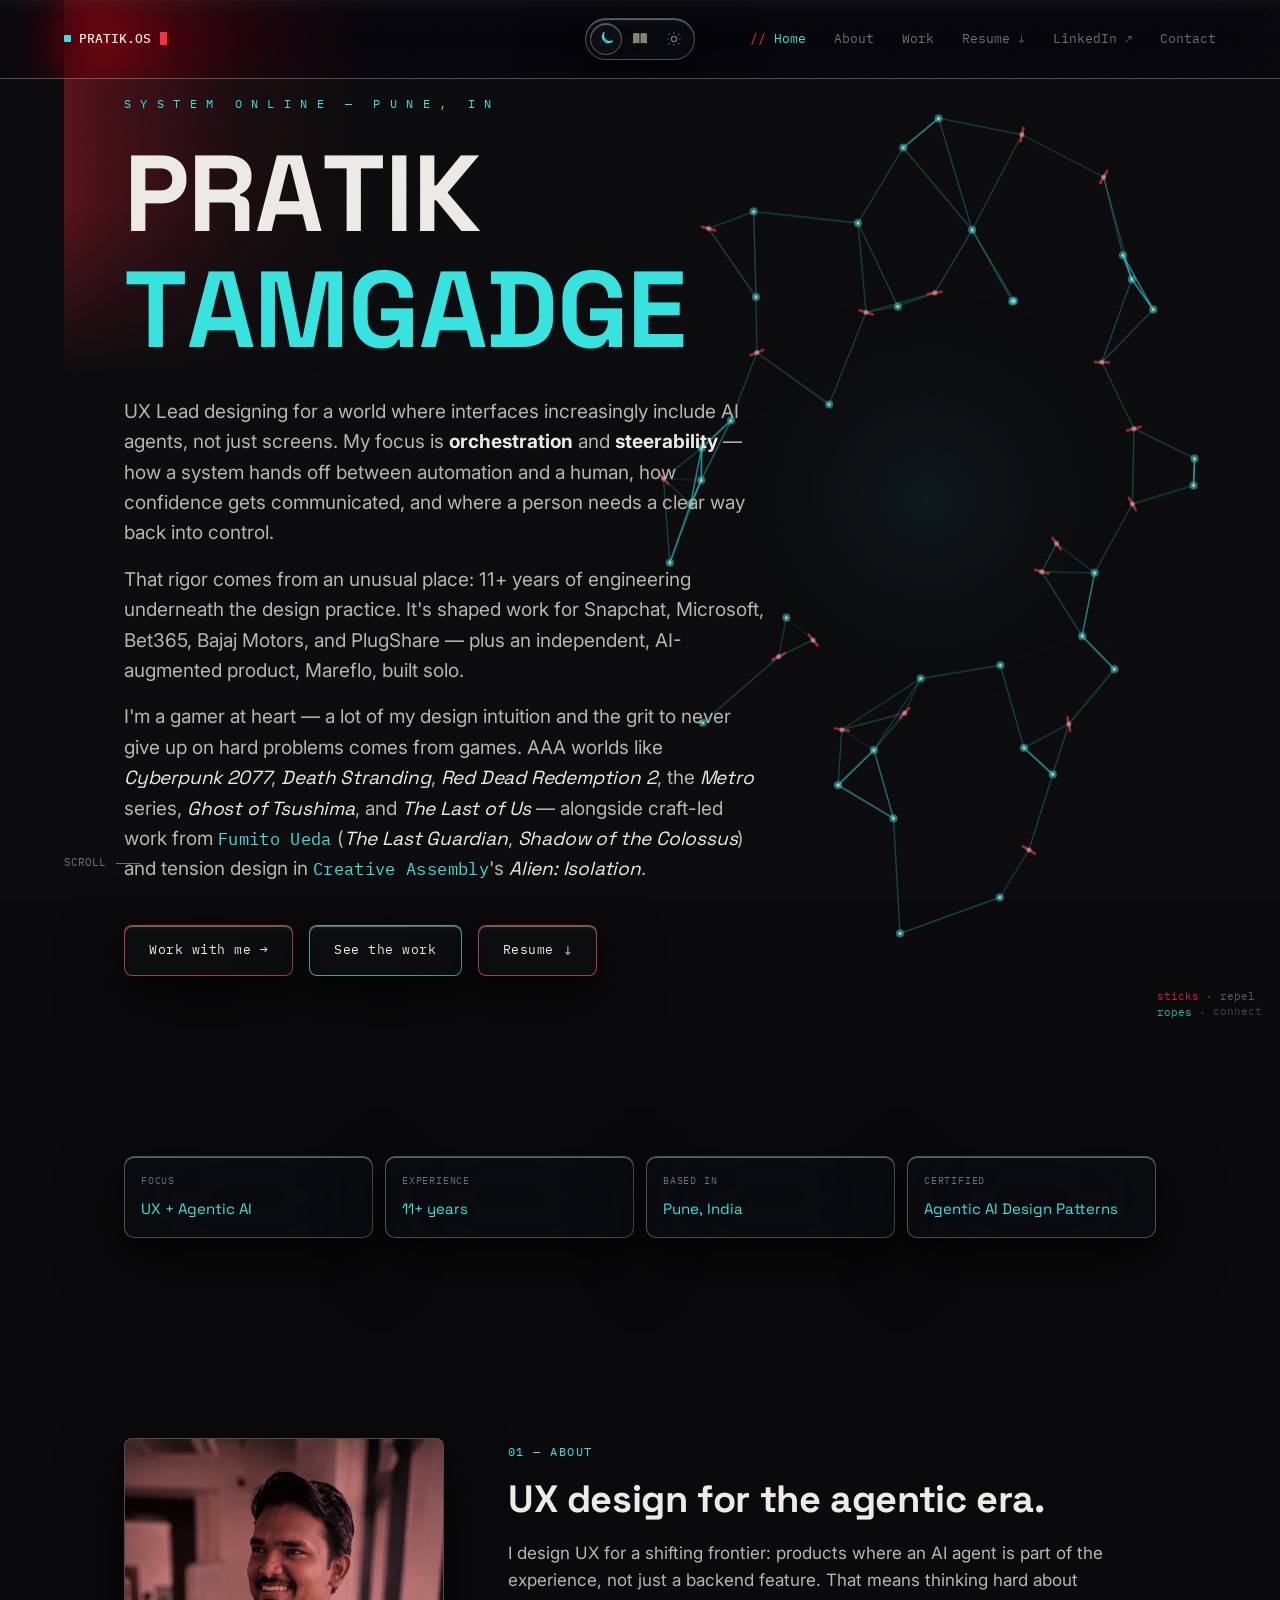
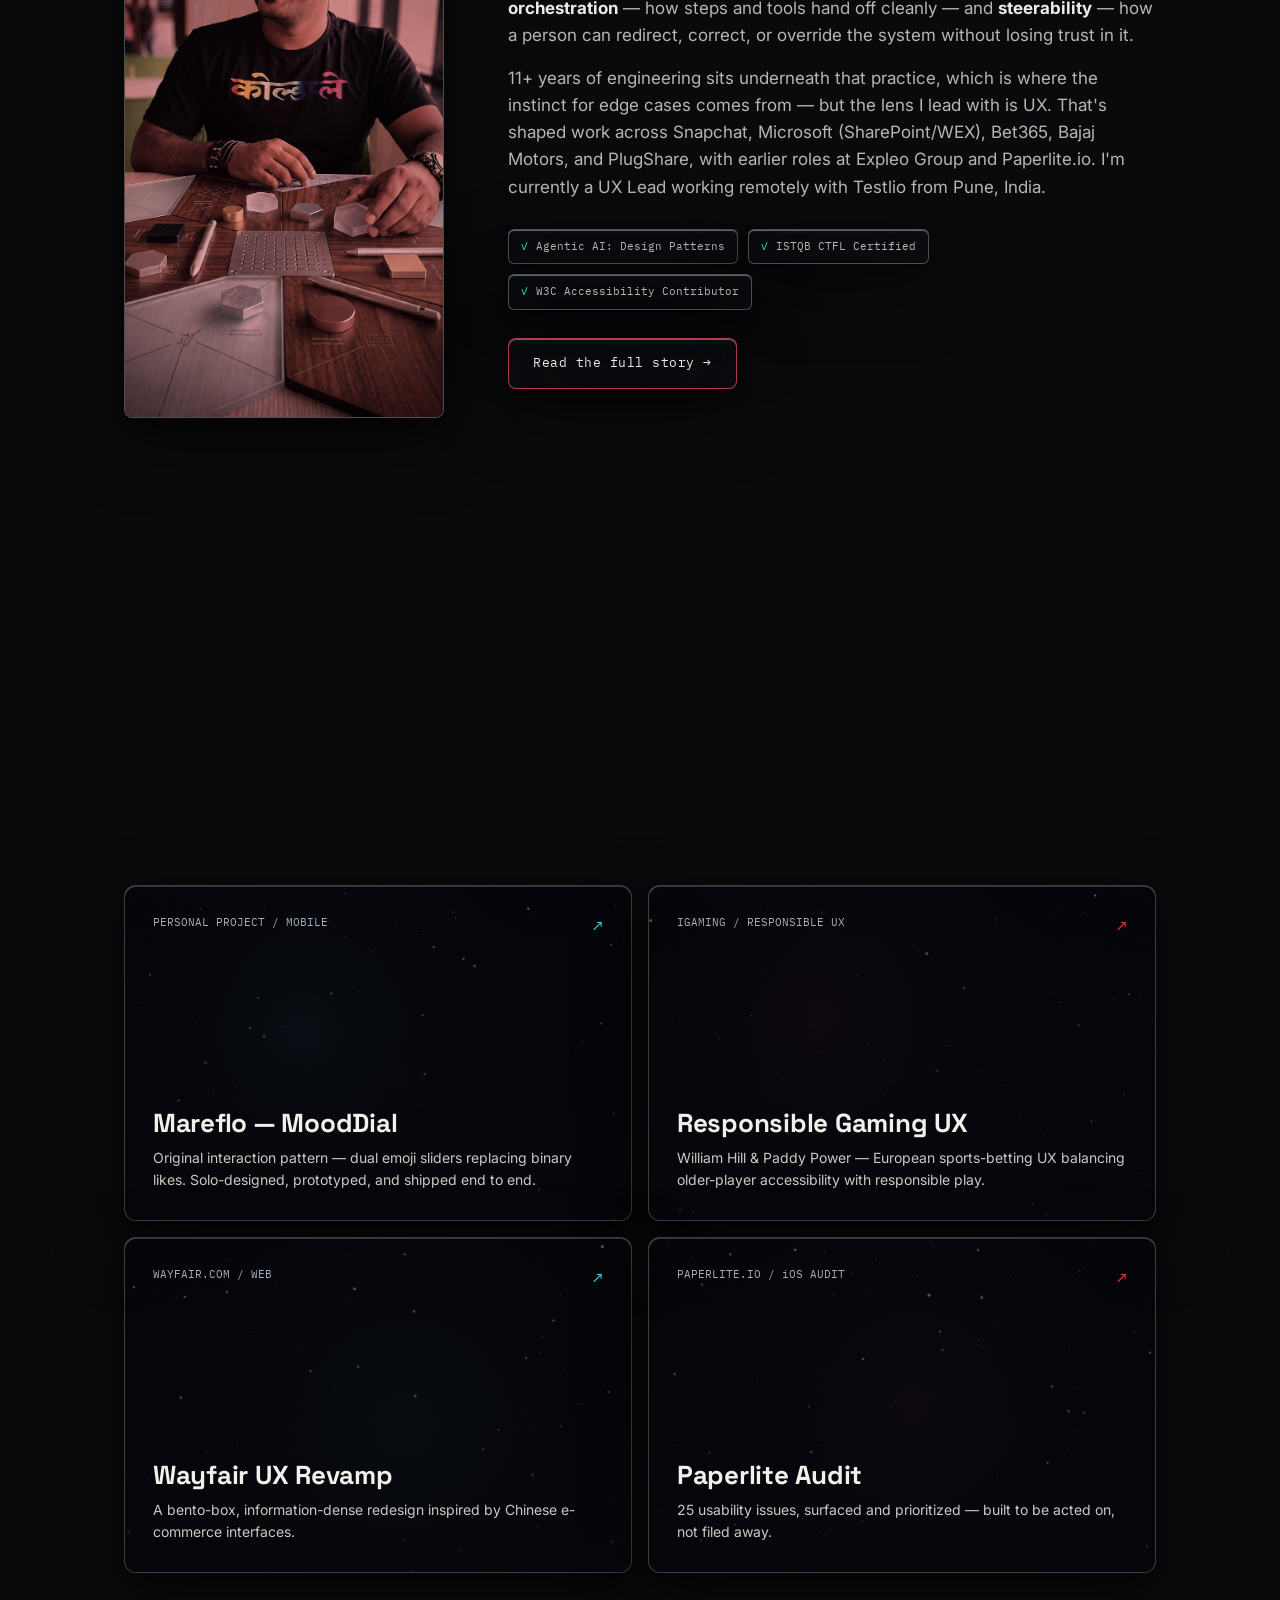
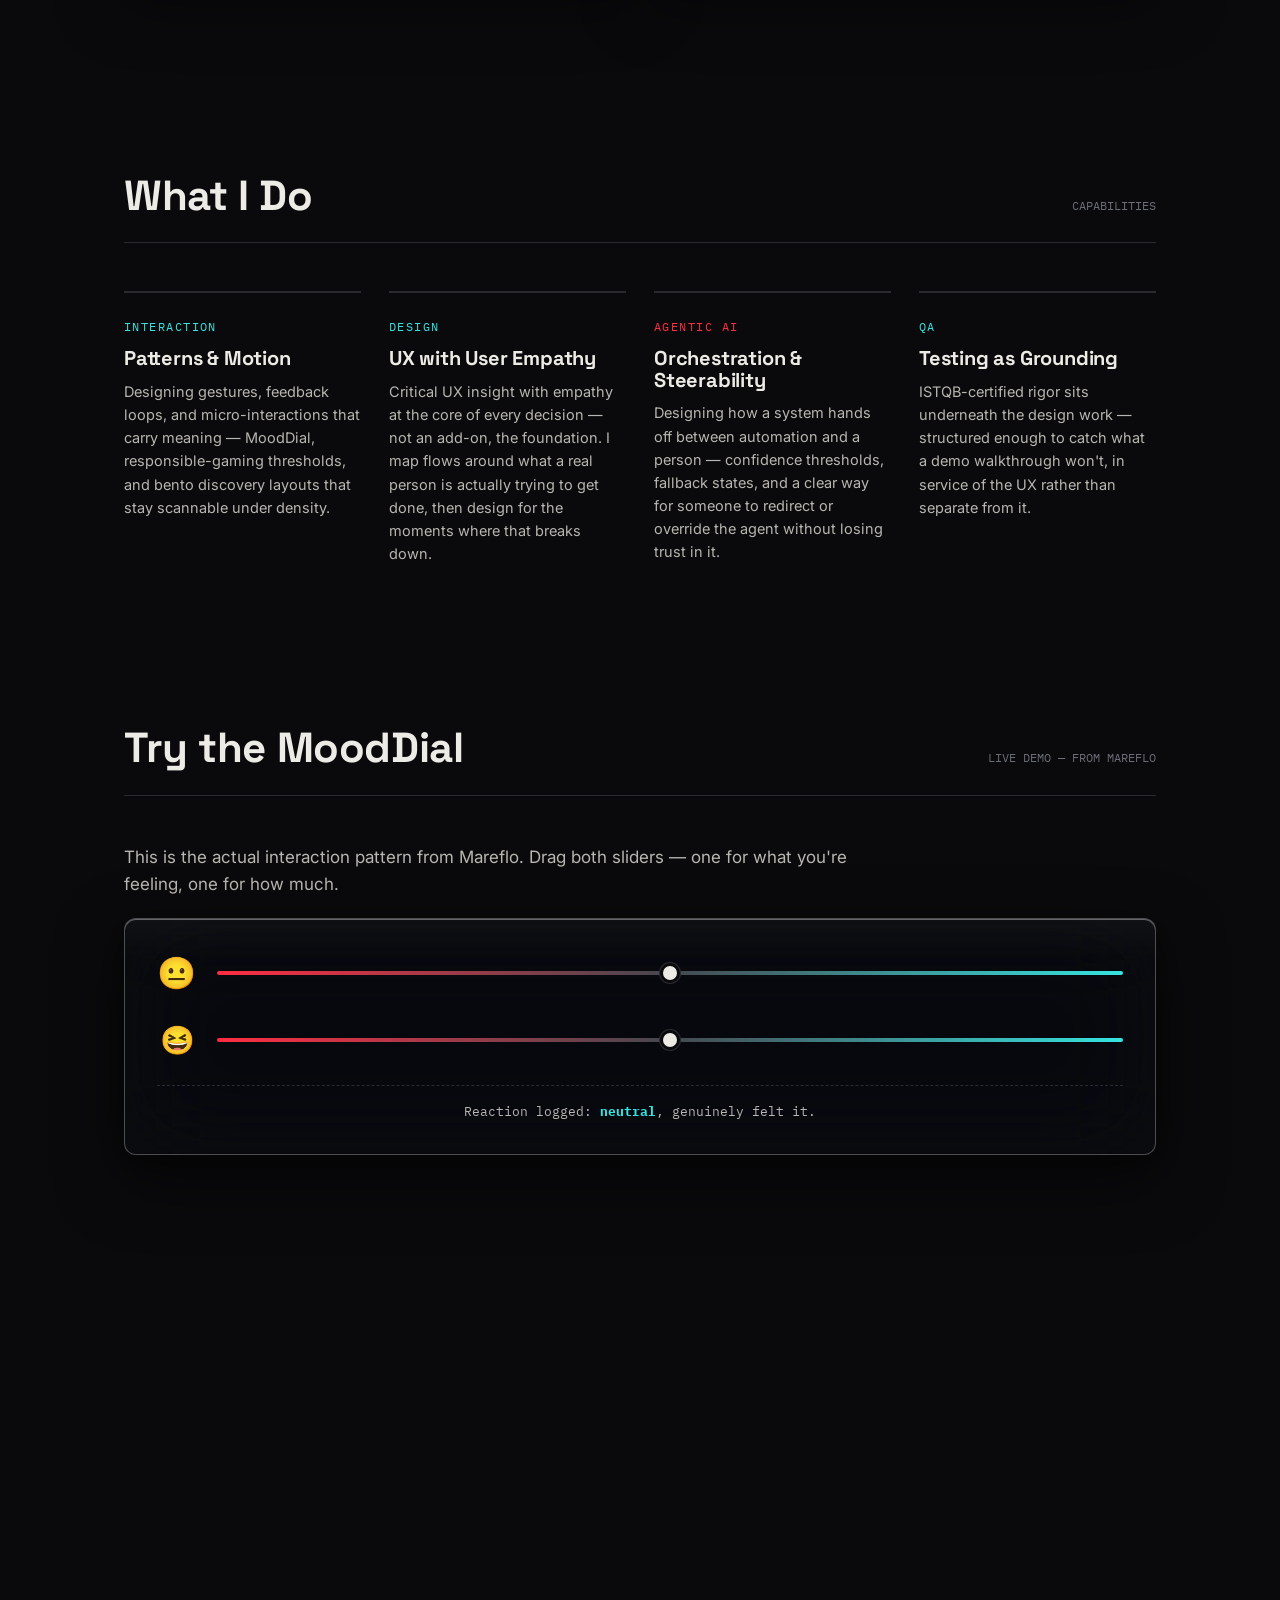
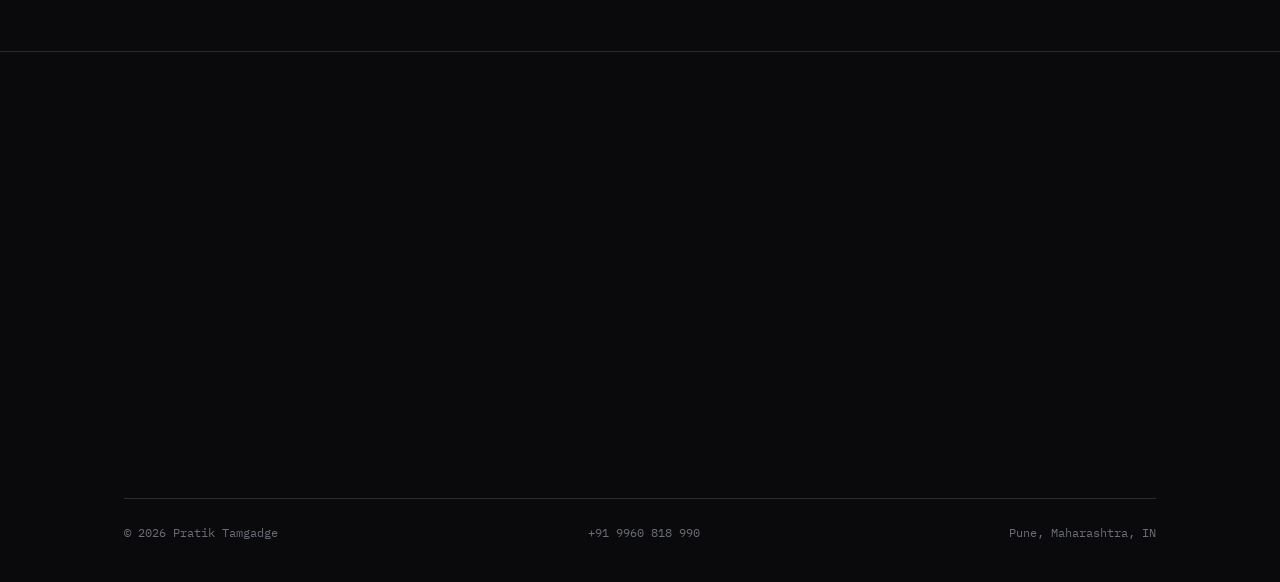
==== index.html @ cc3d9178 "Improve theme switcher glass visibility on light themes. Make the thumb circle more translucent and " ====
<!DOCTYPE html>
<html lang="en">
<head>
<meta charset="UTF-8">
<meta name="viewport" content="width=device-width, initial-scale=1.0">
<link rel="icon" href="assets/favicon.png" type="image/png">
<link rel="apple-touch-icon" href="assets/favicon.png">
<title>Pratik Tamgadge — UX Lead, Agentic AI Orchestration &amp; Steerability</title>
<meta name="description" content="Pratik Tamgadge is a UX Lead designing orchestration and steerability for agentic AI products, grounded in 11+ years of engineering rigor.">
<script src="assets/theme-init.js"></script>
<link rel="stylesheet" href="assets/styles.css?v=glass22">
</head>
<body>

<div class="topbar">
  <div class="topbar__brand">
    <span class="brand-mark"></span>PRATIK.OS<span class="brand-cursor"></span>
  </div>
  <nav class="topbar__nav">
    <a href="index.html" class="active">Home</a>
    <a href="about.html">About</a>
    <a href="index.html#work">Work</a>
    <a href="assets/resume/Pratik-Tamgadge-UX.pdf" class="nav-link--download" download>Resume <span class="nav-arrow" aria-hidden="true">↓</span></a>
    <a href="https://www.linkedin.com/in/pratik-tamgadge-26842980" class="nav-link--external" target="_blank" rel="noopener noreferrer">LinkedIn <span class="nav-arrow" aria-hidden="true">↗</span></a>
    <a href="contact.html">Contact</a>
  </nav>
  <button class="menu-toggle" aria-label="Toggle menu">☰</button>
</div>

<header class="hero">
  <div class="hero__visual-layer">
    <div class="hero__accent-glow" aria-hidden="true"></div>
  </div>

  <div class="container hero__inner">
  <div class="eyebrow hero__eyebrow matrix-boot" data-matrix-boot>System online — Pune, IN</div>

  <h1>
    <span data-gentle-reveal>PRATIK</span>
    <span class="accent" data-gentle-reveal>TAMGADGE</span>
  </h1>

  <p class="hero__thesis">
    UX Lead designing for a world where interfaces increasingly include AI agents, not just screens.
    My focus is <strong style="color:var(--bone)">orchestration</strong> and
    <strong style="color:var(--bone)">steerability</strong> — how a system hands off between automation
    and a human, how confidence gets communicated, and where a person needs a clear way back into control.
  </p>
  <p class="hero__thesis" style="margin-top: 16px; animation-delay: 0.48s;">
    That rigor comes from an unusual place: 11+ years of engineering underneath the design practice.
    It's shaped work for Snapchat, Microsoft, Bet365, Bajaj Motors, and PlugShare — plus an independent,
    AI-augmented product, Mareflo, built solo.
  </p>
  <p class="hero__thesis gamer-note" style="margin-top: 16px; animation-delay: 0.56s;">
    I'm a gamer at heart — a lot of my design intuition and the grit to never give up on hard problems
    comes from games. AAA worlds like <span class="game-ref">Cyberpunk 2077</span>,
    <span class="game-ref">Death Stranding</span>, <span class="game-ref">Red Dead Redemption 2</span>,
    the <span class="game-ref">Metro</span> series, <span class="game-ref">Ghost of Tsushima</span>, and
    <span class="game-ref">The Last of Us</span> — alongside craft-led work from
    <span class="creator-ref">Fumito Ueda</span> (<span class="game-ref">The Last Guardian</span>,
    <span class="game-ref">Shadow of the Colossus</span>) and tension design in
    <span class="creator-ref">Creative Assembly</span>'s <span class="game-ref">Alien: Isolation</span>.
  </p>

  <div class="hero__cta">
    <a href="mailto:pratiktamgadge25@gmail.com" class="btn">Work with me →</a>
    <a href="#work" class="btn btn--cyan">See the work</a>
    <a href="assets/resume/Pratik-Tamgadge-UX.pdf" class="btn" download>Resume <span class="link-arrow" aria-hidden="true">↓</span></a>
  </div>

  <div class="hero__scroll-cue">SCROLL</div>
  </div>
</header>

<section class="tight">
  <div class="container">
    <div class="bento-facts reveal">
      <div class="bento-tile">
        <div class="k">Focus</div>
        <div class="v">UX + Agentic AI</div>
      </div>
      <div class="bento-tile">
        <div class="k">Experience</div>
        <div class="v">11+ years</div>
      </div>
      <div class="bento-tile">
        <div class="k">Based in</div>
        <div class="v">Pune, India</div>
      </div>
      <div class="bento-tile">
        <div class="k">Certified</div>
        <div class="v">Agentic AI Design Patterns</div>
      </div>
    </div>
  </div>
</section>

<section class="tight">
  <div class="container reveal">
    <div class="two-col">
      <div class="photo-frame">
        <img src="assets/images/profile-photo.jpg" alt="Pratik Tamgadge">
      </div>
      <div>
        <div class="eyebrow">01 — About</div>
        <h2 style="margin-top:16px; font-size: clamp(26px, 3.6vw, 38px);">UX design for the agentic era.</h2>
        <p class="prose" style="margin-top: 20px;">
          I design UX for a shifting frontier: products where an AI agent is part of the experience, not
          just a backend feature. That means thinking hard about <strong>orchestration</strong> — how
          steps and tools hand off cleanly — and <strong>steerability</strong> — how a person can redirect,
          correct, or override the system without losing trust in it.
        </p>
        <p class="prose" style="margin-top: 16px;">
          11+ years of engineering sits underneath that practice, which is where the instinct for edge
          cases comes from — but the lens I lead with is UX. That's shaped work across Snapchat, Microsoft
          (SharePoint/WEX), Bet365, Bajaj Motors, and PlugShare, with earlier roles at Expleo Group and
          Paperlite.io. I'm currently a UX Lead working remotely with Testlio from Pune, India.
        </p>
        <div class="credentials">
          <span class="credential-tag">Agentic AI: Design Patterns</span>
          <span class="credential-tag">ISTQB CTFL Certified</span>
          <span class="credential-tag">W3C Accessibility Contributor</span>
        </div>
        <a href="about.html" class="btn" style="margin-top: 28px;">Read the full story →</a>
      </div>
    </div>
  </div>
</section>

<section id="work">
  <div class="container">
    <div class="section-head reveal">
      <h2>Selected Work</h2>
      <span class="meta">04 CASE STUDIES / 2023–2026</span>
    </div>

    <p class="prose reveal" style="max-width: 640px; margin-bottom: 40px;">
      Four projects, four different pressures — each one anchored in <strong>interaction design</strong>:
      original patterns, responsible flows, dense information architecture, and audit work built to ship.
      From dual-slider reactions to reality-check thresholds, the through-line is how people actually
      move through a system.
    </p>

    <div class="case-grid reveal">
      <a class="case-card case-card--cyan" href="work/mareflo.html">
        <div class="case-card__top">
          <span class="case-card__tag">PERSONAL PROJECT / MOBILE</span>
          <span class="case-card__arrow">↗</span>
        </div>
        <div>
          <h3>Mareflo — MoodDial</h3>
          <p>Original interaction pattern — dual emoji sliders replacing binary likes. Solo-designed, prototyped, and shipped end to end.</p>
        </div>
      </a>

      <a class="case-card case-card--red" href="work/igaming.html">
        <div class="case-card__top">
          <span class="case-card__tag">IGAMING / RESPONSIBLE UX</span>
          <span class="case-card__arrow">↗</span>
        </div>
        <div>
          <h3>Responsible Gaming UX</h3>
          <p>William Hill &amp; Paddy Power — European sports-betting UX balancing older-player accessibility with responsible play.</p>
        </div>
      </a>

      <a class="case-card case-card--cyan" href="work/wayfair.html">
        <div class="case-card__top">
          <span class="case-card__tag">WAYFAIR.COM / WEB</span>
          <span class="case-card__arrow">↗</span>
        </div>
        <div>
          <h3>Wayfair UX Revamp</h3>
          <p>A bento-box, information-dense redesign inspired by Chinese e-commerce interfaces.</p>
        </div>
      </a>

      <a class="case-card case-card--red" href="work/paperlite.html">
        <div class="case-card__top">
          <span class="case-card__tag">PAPERLITE.IO / iOS AUDIT</span>
          <span class="case-card__arrow">↗</span>
        </div>
        <div>
          <h3>Paperlite Audit</h3>
          <p>25 usability issues, surfaced and prioritized — built to be acted on, not filed away.</p>
        </div>
      </a>
    </div>
  </div>
</section>

<section class="tight">
  <div class="container">
    <div class="section-head reveal">
      <h2>What I Do</h2>
      <span class="meta">CAPABILITIES</span>
    </div>
    <div class="four-col reveal">
      <div class="service">
        <div class="eyebrow">Interaction</div>
        <h3 style="font-size: 20px;">Patterns &amp; Motion</h3>
        <p>Designing gestures, feedback loops, and micro-interactions that carry meaning — MoodDial,
        responsible-gaming thresholds, and bento discovery layouts that stay scannable under density.</p>
      </div>
      <div class="service">
        <div class="eyebrow">Design</div>
        <h3 style="font-size: 20px;">UX with User Empathy</h3>
        <p>Critical UX insight with empathy at the core of every decision — not an add-on, the foundation.
        I map flows around what a real person is actually trying to get done, then design for the moments
        where that breaks down.</p>
      </div>
      <div class="service">
        <div class="eyebrow red">Agentic AI</div>
        <h3 style="font-size: 20px;">Orchestration &amp; Steerability</h3>
        <p>Designing how a system hands off between automation and a person — confidence thresholds,
        fallback states, and a clear way for someone to redirect or override the agent without losing
        trust in it.</p>
      </div>
      <div class="service">
        <div class="eyebrow">QA</div>
        <h3 style="font-size: 20px;">Testing as Grounding</h3>
        <p>ISTQB-certified rigor sits underneath the design work — structured enough to catch what a demo
        walkthrough won't, in service of the UX rather than separate from it.</p>
      </div>
    </div>
  </div>
</section>

<section class="tight">
  <div class="container reveal">
    <div class="section-head">
      <h2>Try the MoodDial</h2>
      <span class="meta">LIVE DEMO — FROM MAREFLO</span>
    </div>
    <p class="prose" style="margin-bottom: 8px;">
      This is the actual interaction pattern from Mareflo. Drag both sliders — one for what you're
      feeling, one for how much.
    </p>
    <div class="mooddial" data-mooddial>
      <div class="mooddial__row">
        <span class="mooddial__emoji" data-mood-emoji>😐</span>
        <input type="range" min="0" max="4" value="2" step="1" data-mood-slider aria-label="Mood">
      </div>
      <div class="mooddial__row">
        <span class="mooddial__emoji" data-intensity-emoji>😆</span>
        <input type="range" min="0" max="4" value="2" step="1" data-intensity-slider aria-label="Intensity">
      </div>
      <div class="mooddial__readout" data-readout></div>
    </div>
  </div>
</section>

<section id="resume" class="tight">
  <div class="container">
    <div class="section-head reveal">
      <h2>Resume &amp; Profile</h2>
      <span class="meta">UX LEAD · 11+ YEARS</span>
    </div>
    <p class="prose reveal" style="max-width: 640px; margin-bottom: 32px;">
      Interaction design, agentic AI orchestration, and engineering-backed UX leadership —
      from Snapchat and Microsoft to independent product work.
    </p>
    <div class="link-actions reveal">
      <a href="assets/resume/Pratik-Tamgadge-UX.pdf" class="btn" download>Download resume <span class="link-arrow" aria-hidden="true">↓</span></a>
      <a href="https://www.linkedin.com/in/pratik-tamgadge-26842980" class="btn btn--cyan" target="_blank" rel="noopener noreferrer">LinkedIn <span class="link-arrow" aria-hidden="true">↗</span></a>
    </div>
  </div>
</section>

<footer>
  <div class="container">
    <div class="footer__cta reveal">
      <div class="eyebrow">Get in touch</div>
      <h2>Let's talk.</h2>
      <p class="prose" style="margin-top:14px;">
        Open to UX leadership, AI-augmented product design, and QA-UX adjacent design roles — GCC countries based, Pune-based or remote.
      </p>
      <a href="mailto:pratiktamgadge25@gmail.com" class="email-link">pratiktamgadge25@gmail.com</a>
      <div class="footer__links">
        <a href="assets/resume/Pratik-Tamgadge-UX.pdf" download>Resume <span class="link-arrow" aria-hidden="true">↓</span></a>
        <a href="https://www.linkedin.com/in/pratik-tamgadge-26842980" target="_blank" rel="noopener noreferrer">LinkedIn <span class="link-arrow" aria-hidden="true">↗</span></a>
      </div>
    </div>
    <div class="footer__meta">
      <span>© 2026 Pratik Tamgadge</span>
      <span>+91 9960 818 990</span>
      <span>Pune, Maharashtra, IN</span>
    </div>
  </div>
</footer>

<script src="assets/script.js?v=track15"></script>
<script src="assets/case-grid-ship.js?v=12"></script>
<script src="assets/hero-sticks-ropes.js?v=16"></script>
</body>
</html>
---- assets/styles.css ----
/* ==========================================================================
   PRATIK TAMGADGE — PORTFOLIO DESIGN SYSTEM
   Concept: the site frames itself as a system under inspection — a QA
   engineer's diagnostic register applied to a designer's showcase.
   Signal red = tension/problem. Diagnostic cyan = resolution/clarity.
   ========================================================================== */

@import url('https://fonts.googleapis.com/css2?family=Space+Grotesk:wght@400;500;600;700&family=Inter:wght@400;500;600;700&family=IBM+Plex+Mono:wght@400;500&display=swap');

:root,
[data-theme="amoled"] {
  --void: #0a0a0c;
  --void-2: #131317;
  --void-3: #1b1b20;
  --line: #2a2a30;
  --signal-red: #ff2d42;
  --signal-red-dim: #7a1420;
  --cyan: #35e4e0;
  --cyan-dim: #16615f;
  --bone: #edebe6;
  --bone-dim: #b8b6b0;
  --graphite: #6b6e76;
  --graphite-dim: #45474e;
  --topbar-bg: rgba(8, 8, 10, 0.22);
  --grain-opacity: 0.035;
  --shadow-soft: rgba(0, 0, 0, 0.35);
  --halation-blend: screen;
  /* Liquid Glass — Amoled (regular material tier) */
  --glass-bg: rgba(22, 24, 30, 0.26);
  --glass-bg-hover: rgba(30, 32, 40, 0.38);
  --glass-bg-strong: rgba(16, 18, 24, 0.52);
  --glass-border: rgba(255, 255, 255, 0.28);
  --glass-border-soft: rgba(255, 255, 255, 0.12);
  --glass-rim: rgba(255, 255, 255, 0.42);
  --glass-shadow:
    0 24px 64px rgba(0, 0, 0, 0.55),
    0 8px 24px rgba(0, 0, 0, 0.32),
    inset 0 1px 0 rgba(255, 255, 255, 0.34),
    inset 0 -1px 0 rgba(0, 0, 0, 0.28);
  --glass-blur-chrome: 28px;
  --glass-blur: 48px;
  --glass-blur-thick: 64px;
  --glass-saturate: 240%;
  --glass-brightness: 1.14;
  --glass-contrast: 1.06;
  --glass-specular: 0.12;
  --glass-ambient-opacity: 0.9;
  color-scheme: dark;
}

[data-theme="beige"] {
  --void: #f7f2e8;
  --void-2: #efe8dc;
  --void-3: #e5dccf;
  --line: #d8cfc0;
  --signal-red: #d93648;
  --signal-red-dim: #9a2433;
  --cyan: #1a9e99;
  --cyan-dim: #0f6b67;
  --bone: #2c2620;
  --bone-dim: #5a5248;
  --graphite: #8a8074;
  --graphite-dim: #6b6358;
  --topbar-bg: rgba(247, 242, 232, 0.34);
  --grain-opacity: 0.045;
  --shadow-soft: rgba(44, 38, 32, 0.14);
  --halation-blend: multiply;
  --glass-bg: rgba(255, 252, 246, 0.42);
  --glass-bg-hover: rgba(255, 255, 252, 0.58);
  --glass-bg-strong: rgba(255, 250, 242, 0.72);
  --glass-border: rgba(255, 255, 255, 0.78);
  --glass-border-soft: rgba(44, 38, 32, 0.1);
  --glass-rim: rgba(255, 255, 255, 0.95);
  --glass-shadow:
    0 22px 56px rgba(44, 38, 32, 0.16),
    0 8px 20px rgba(44, 38, 32, 0.1),
    inset 0 1px 0 rgba(255, 255, 255, 0.95),
    inset 0 -1px 0 rgba(44, 38, 32, 0.08);
  --glass-blur-chrome: 24px;
  --glass-blur: 40px;
  --glass-blur-thick: 56px;
  --glass-saturate: 210%;
  --glass-brightness: 1.08;
  --glass-contrast: 1.04;
  --glass-specular: 0.2;
  --glass-ambient-opacity: 0.75;
  color-scheme: light;
}

[data-theme="sunshine"] {
  --void: #f8fafc;
  --void-2: #ffffff;
  --void-3: #f1f5f9;
  --line: #e2e8f0;
  --signal-red: #e11d48;
  --signal-red-dim: #be123c;
  --cyan: #0891b2;
  --cyan-dim: #0e7490;
  --bone: #0f172a;
  --bone-dim: #475569;
  --graphite: #64748b;
  --graphite-dim: #94a3b8;
  --topbar-bg: rgba(255, 255, 255, 0.38);
  --grain-opacity: 0.03;
  --shadow-soft: rgba(15, 23, 42, 0.12);
  --halation-blend: multiply;
  --glass-bg: rgba(255, 255, 255, 0.46);
  --glass-bg-hover: rgba(255, 255, 255, 0.62);
  --glass-bg-strong: rgba(248, 250, 252, 0.8);
  --glass-border: rgba(255, 255, 255, 0.88);
  --glass-border-soft: rgba(15, 23, 42, 0.08);
  --glass-rim: rgba(255, 255, 255, 1);
  --glass-shadow:
    0 22px 56px rgba(15, 23, 42, 0.12),
    0 8px 20px rgba(15, 23, 42, 0.08),
    inset 0 1px 0 rgba(255, 255, 255, 1),
    inset 0 -1px 0 rgba(15, 23, 42, 0.06);
  --glass-blur-chrome: 24px;
  --glass-blur: 42px;
  --glass-blur-thick: 58px;
  --glass-saturate: 205%;
  --glass-brightness: 1.06;
  --glass-contrast: 1.03;
  --glass-specular: 0.22;
  --glass-ambient-opacity: 0.7;
  color-scheme: light;
}

:root {
  --font-display: 'Space Grotesk', sans-serif;
  --font-body: 'Inter', sans-serif;
  --font-mono: 'IBM Plex Mono', monospace;

  --container: 1160px;
  --edge: clamp(24px, 5vw, 64px);
  --topbar-height: 58px;
  --motion-scale: 1;
}

/* ==========================================================================
   LIQUID GLASS — Apple-style translucent surfaces (sitewide)
   Modeled on Apple's three layers: highlight (specular rim), shadow (depth),
   illumination (backdrop blur + saturation + brightness). Material tiers:
   chrome (topbar) · regular (cards) · thick (menus).
   ========================================================================== */

:root {
  --glass-filter: blur(var(--glass-blur)) saturate(var(--glass-saturate)) brightness(var(--glass-brightness)) contrast(var(--glass-contrast));
  --glass-filter-chrome: blur(var(--glass-blur-chrome)) saturate(var(--glass-saturate)) brightness(var(--glass-brightness)) contrast(var(--glass-contrast));
  --glass-filter-thick: blur(var(--glass-blur-thick)) saturate(var(--glass-saturate)) brightness(var(--glass-brightness)) contrast(var(--glass-contrast));
}

.topbar,
.case-card,
.btn,
.bento-tile,
.credential-tag,
.theme-switcher,
.theme-switcher__thumb,
.mooddial,
.photo-frame,
.diagram-card,
.case-callout,
.case-compare__col,
.case-table-wrap,
.menu-toggle,
.stat-callout,
.topbar__nav.open {
  -webkit-backdrop-filter: var(--glass-filter);
  backdrop-filter: var(--glass-filter);
  box-shadow: var(--glass-shadow);
}

.topbar,
.theme-switcher,
.menu-toggle,
.credential-tag {
  -webkit-backdrop-filter: var(--glass-filter-chrome);
  backdrop-filter: var(--glass-filter-chrome);
}

.topbar__nav.open {
  -webkit-backdrop-filter: var(--glass-filter-thick);
  backdrop-filter: var(--glass-filter-thick);
}

/* Specular — whisper-thin top rim only; sits behind content */
.topbar::after,
.btn::after,
.credential-tag::after,
.theme-switcher::after,
.mooddial::after,
.diagram-card::after,
.case-callout::after,
.case-compare__col::after,
.case-table-wrap::after,
.menu-toggle::after,
.stat-callout::after {
  content: "";
  position: absolute;
  inset: 0;
  border-radius: inherit;
  pointer-events: none;
  z-index: 0;
  opacity: var(--glass-specular);
  background: linear-gradient(
    180deg,
    color-mix(in srgb, var(--glass-rim) 55%, transparent) 0%,
    transparent 20%
  );
  box-shadow: inset 0 1px 0 color-mix(in srgb, var(--glass-rim) 45%, transparent);
}

/* No specular on tiles, photos, or work cards — keeps text and imagery clean */
.case-card::after,
.bento-tile::after,
.photo-frame::after {
  display: none;
}

.topbar,
.btn,
.credential-tag,
.theme-switcher,
.mooddial,
.diagram-card,
.case-callout,
.case-compare__col,
.case-table-wrap,
.menu-toggle,
.stat-callout {
  position: relative;
  overflow: hidden;
}

.theme-switcher__thumb::after {
  display: block;
  opacity: 0.1;
  background: linear-gradient(
    165deg,
    color-mix(in srgb, var(--glass-rim) 70%, transparent) 0%,
    transparent 42%
  );
  box-shadow:
    inset 0 1px 0 color-mix(in srgb, var(--glass-rim) 55%, transparent),
    inset 0 0 10px color-mix(in srgb, var(--glass-rim) 18%, transparent);
}

.topbar > *,
.btn > *,
.mooddial > *,
.diagram-card > *,
.case-callout > *,
.case-compare__col > *,
.case-table-wrap > *,
.menu-toggle > *,
.stat-callout > *,
.credential-tag > * {
  position: relative;
  z-index: 1;
}

@supports not ((backdrop-filter: blur(1px)) or (-webkit-backdrop-filter: blur(1px))) {
  .topbar,
  .btn,
  .bento-tile,
  .credential-tag,
  .theme-switcher,
  .theme-switcher__thumb,
  .mooddial,
  .photo-frame,
  .diagram-card,
  .case-callout,
  .case-compare__col,
  .case-table-wrap,
  .menu-toggle,
  .stat-callout,
  .topbar__nav.open {
    background: var(--void-2);
  }
}

* { box-sizing: border-box; margin: 0; padding: 0; }

/* Native cross-document View Transitions — smooth animated page-to-page
   navigation with zero JS. Unsupported browsers just navigate normally. */
@view-transition {
  navigation: auto;
}

::view-transition-old(root) {
  animation: vt-fade-out 0.35s ease forwards;
}
::view-transition-new(root) {
  animation: vt-fade-in 0.45s ease forwards;
}

@keyframes vt-fade-out {
  to { opacity: 0; transform: translateY(-8px); }
}
@keyframes vt-fade-in {
  from { opacity: 0; transform: translateY(8px); }
}

@media (prefers-reduced-motion: reduce) {
  ::view-transition-old(root), ::view-transition-new(root) {
    animation: none;
  }
}

.progress-bar {
  position: fixed;
  top: 0; left: 0; right: 0;
  height: 2px;
  z-index: 1100;
  background: transparent;
  pointer-events: none;
}

.progress-bar__fill {
  height: 100%;
  width: 0%;
  background: linear-gradient(to right, var(--signal-red), var(--cyan));
  transition: width 0.1s linear;
}

html {
  scroll-behavior: smooth;
  background: var(--void);
  transition: background-color 0.5s ease;
}

@media (prefers-reduced-motion: reduce) {
  html { scroll-behavior: auto; }
  *, *::before, *::after {
    animation-duration: 0.01ms !important;
    animation-iteration-count: 1 !important;
    transition-duration: 0.01ms !important;
    scroll-behavior: auto !important;
  }
}

body {
  background: var(--void);
  color: var(--bone);
  font-family: var(--font-body);
  font-size: 16px;
  line-height: 1.6;
  -webkit-font-smoothing: antialiased;
  overflow-x: hidden;
  transition: background-color 0.5s ease, color 0.5s ease;
  position: relative;
}

/* Ambient color field — gives glass something to lens/refract (Apple environmental spill) */
body::after {
  content: "";
  position: fixed;
  inset: -15%;
  z-index: -1;
  pointer-events: none;
  opacity: var(--glass-ambient-opacity);
  background:
    radial-gradient(ellipse 52% 44% at 10% 14%, color-mix(in srgb, var(--cyan) 34%, transparent), transparent 72%),
    radial-gradient(ellipse 46% 40% at 92% 10%, color-mix(in srgb, var(--signal-red) 26%, transparent), transparent 74%),
    radial-gradient(ellipse 58% 48% at 72% 88%, color-mix(in srgb, var(--cyan) 18%, transparent), transparent 76%),
    radial-gradient(ellipse 40% 36% at 18% 82%, color-mix(in srgb, var(--signal-red) 14%, transparent), transparent 78%);
  filter: blur(56px);
  transition: opacity 0.5s ease;
}

/* subtle grain texture for depth */
body::before {
  content: "";
  position: fixed;
  inset: 0;
  z-index: 9999;
  pointer-events: none;
  opacity: var(--grain-opacity);
  background-image: url("data:image/svg+xml,%3Csvg xmlns='http://www.w3.org/2000/svg' width='120' height='120'%3E%3Cfilter id='n'%3E%3CfeTurbulence type='fractalNoise' baseFrequency='0.9' numOctaves='2' stitchTiles='stitch'/%3E%3C/filter%3E%3Crect width='100%25' height='100%25' filter='url(%23n)'/%3E%3C/svg%3E");
}

a { color: inherit; text-decoration: none; }
ul { list-style: none; }
img { max-width: 100%; display: block; }

h1, h2, h3, h4 {
  font-family: var(--font-display);
  font-weight: 700;
  letter-spacing: -0.01em;
  line-height: 1.08;
}

.eyebrow {
  font-family: var(--font-mono);
  font-size: 12px;
  letter-spacing: 0.12em;
  text-transform: uppercase;
  color: var(--cyan);
  display: inline-flex;
  align-items: center;
  gap: 8px;
}

.eyebrow.red { color: var(--signal-red); }

.container {
  max-width: var(--container);
  margin: 0 auto;
  padding-left: var(--edge);
  padding-right: var(--edge);
}

/* ==========================================================================
   TOP BAR — framed as a system status console
   ========================================================================== */

.topbar {
  position: fixed;
  top: 0; left: 0; right: 0;
  z-index: 1000;
  display: grid;
  grid-template-columns: 1fr auto 1fr;
  align-items: center;
  padding: 18px var(--edge);
  background: var(--topbar-bg);
  border-bottom: 1px solid var(--glass-border);
  font-family: var(--font-mono);
  font-size: 13px;
  transition: background-color 0.5s ease, border-color 0.5s ease, box-shadow 0.3s ease;
}

.topbar__right {
  display: flex;
  align-items: center;
  justify-content: flex-end;
  gap: 18px;
  grid-column: 3;
  justify-self: end;
}

.topbar__brand {
  grid-column: 1;
  justify-self: start;
  display: flex;
  align-items: center;
  gap: 8px;
  font-weight: 500;
  color: var(--bone);
  text-decoration: none;
  transition: opacity 0.25s ease, color 0.25s ease;
}

a.topbar__brand:hover {
  opacity: 0.78;
  color: var(--cyan);
}

.brand-mark {
  width: 7px; height: 7px;
  border-radius: 1px;
  background: var(--cyan);
  flex-shrink: 0;
  animation: brand-cycle 2.6s ease-in-out infinite;
}

@keyframes brand-cycle {
  0%, 100% { background: var(--cyan); transform: rotate(0deg); box-shadow: 0 0 6px var(--cyan); }
  50% { background: var(--signal-red); transform: rotate(45deg); box-shadow: 0 0 6px var(--signal-red); }
}

.brand-cursor {
  display: inline-block;
  width: 7px; height: 13px;
  background: var(--signal-red);
  margin-left: 1px;
  animation: cursor-blink 1s steps(2, jump-none) infinite;
  vertical-align: -2px;
}

@keyframes cursor-blink {
  0%, 49% { opacity: 1; }
  50%, 100% { opacity: 0; }
}

/* Matrix slot-boot — hero eyebrow decode */
.matrix-boot {
  font-variant-numeric: tabular-nums;
}

.matrix-boot--active {
  opacity: 1 !important;
  animation: none !important;
}

.matrix-char {
  display: inline-block;
  min-width: 0.55ch;
  text-align: center;
}

.matrix-char--space {
  min-width: 0.35ch;
}

.matrix-char.is-spinning {
  color: var(--cyan);
  text-shadow: 0 0 10px color-mix(in srgb, var(--cyan) 55%, transparent);
}

.matrix-char.is-locked {
  color: inherit;
  text-shadow: none;
}

.topbar__nav {
  display: flex;
  gap: 28px;
}

.topbar__nav a {
  color: var(--graphite);
  transition: color 0.25s ease;
  position: relative;
}

.topbar__nav a:hover,
.topbar__nav a.active {
  color: var(--cyan);
}

.topbar__nav a.active::before {
  content: "// ";
  color: var(--signal-red);
}

.menu-toggle {
  display: none;
  background: var(--glass-bg);
  border: 1px solid var(--glass-border);
  color: var(--bone);
  width: 36px; height: 36px;
  border-radius: 4px;
  cursor: pointer;
  touch-action: manipulation;
}

body.nav-open {
  overflow: hidden;
}

@media (max-width: 720px) {
  .topbar__nav,
  .topbar__nav.topbar__nav--mobile {
    position: fixed;
    top: var(--topbar-height);
    left: 0;
    right: 0;
    z-index: 1001;
    background: var(--glass-bg-strong);
    border-bottom: 1px solid var(--glass-border);
    flex-direction: column;
    gap: 0;
    padding: 8px 0;
    max-height: calc(100dvh - var(--topbar-height));
    overflow-y: auto;
    -webkit-overflow-scrolling: touch;
    transform: translateY(-8px);
    opacity: 0;
    visibility: hidden;
    pointer-events: none;
    transition: opacity 0.25s ease, transform 0.25s ease, visibility 0.25s ease;
  }
  .topbar__nav.open,
  .topbar__nav.topbar__nav--mobile.open {
    transform: translateY(0);
    opacity: 1;
    visibility: visible;
    pointer-events: auto;
  }
  .topbar__nav a {
    padding: 14px var(--edge);
    border-bottom: 1px solid var(--line);
    min-height: 44px;
    display: flex;
    align-items: center;
  }
  .menu-toggle {
    display: flex;
    align-items: center;
    justify-content: center;
    min-width: 44px;
    min-height: 44px;
    z-index: 1002;
    position: relative;
  }
  .topbar__right { gap: 10px; }
  .theme-switcher {
    transform: scale(0.88);
    transform-origin: center center;
  }
}

/* ==========================================================================
   THEME SWITCHER
   ========================================================================== */

.theme-switcher {
  position: relative;
  display: inline-flex;
  align-items: center;
  padding: 4px;
  border: 1px solid var(--glass-border);
  border-radius: 999px;
  background: var(--glass-bg);
  gap: 2px;
  grid-column: 2;
  justify-self: center;
  transition: background-color 0.5s ease, border-color 0.5s ease;
}

.theme-switcher__thumb {
  position: absolute;
  top: 4px;
  left: 4px;
  width: 32px;
  height: 32px;
  border-radius: 50%;
  background: var(--glass-bg-strong);
  border: 1px solid var(--glass-border);
  box-shadow: var(--glass-shadow);
  -webkit-backdrop-filter: var(--glass-filter-thick);
  backdrop-filter: var(--glass-filter-thick);
  isolation: isolate;
  overflow: hidden;
  transition:
    transform 0.45s cubic-bezier(0.34, 1.35, 0.64, 1),
    background-color 0.5s ease,
    border-color 0.5s ease,
    box-shadow 0.5s ease;
  pointer-events: none;
  z-index: 0;
}

[data-theme="beige"] .theme-switcher,
[data-theme="sunshine"] .theme-switcher {
  background: color-mix(in srgb, var(--void-2) 28%, transparent);
  border-color: color-mix(in srgb, var(--bone) 12%, var(--glass-border));
  box-shadow:
    0 10px 28px var(--shadow-soft),
    inset 0 1px 0 color-mix(in srgb, var(--glass-rim) 65%, transparent);
}

[data-theme="beige"] .theme-switcher__thumb,
[data-theme="sunshine"] .theme-switcher__thumb {
  background: rgba(255, 255, 255, 0.34);
  border: 1px solid rgba(255, 255, 255, 0.92);
  -webkit-backdrop-filter: blur(32px) saturate(240%) brightness(1.18) contrast(1.12);
  backdrop-filter: blur(32px) saturate(240%) brightness(1.18) contrast(1.12);
}

[data-theme="beige"] .theme-switcher__thumb {
  box-shadow:
    0 8px 22px rgba(44, 38, 32, 0.16),
    0 2px 8px rgba(44, 38, 32, 0.1),
    inset 0 2px 5px rgba(255, 255, 255, 0.98),
    inset 0 -1px 3px rgba(44, 38, 32, 0.08),
    0 0 0 1px rgba(44, 38, 32, 0.06);
}

[data-theme="sunshine"] .theme-switcher__thumb {
  box-shadow:
    0 8px 24px rgba(15, 23, 42, 0.14),
    0 2px 8px rgba(15, 23, 42, 0.08),
    inset 0 2px 6px rgba(255, 255, 255, 1),
    inset 0 -1px 3px rgba(15, 23, 42, 0.06),
    0 0 0 1px rgba(15, 23, 42, 0.05);
}

[data-theme="beige"] .theme-switcher__thumb::after,
[data-theme="sunshine"] .theme-switcher__thumb::after {
  opacity: 0.62;
  background: linear-gradient(
    155deg,
    rgba(255, 255, 255, 0.95) 0%,
    rgba(255, 255, 255, 0.35) 32%,
    transparent 54%
  );
  box-shadow:
    inset 0 1px 0 rgba(255, 255, 255, 0.95),
    inset 0 0 14px rgba(255, 255, 255, 0.4);
}

.theme-switcher__btn {
  position: relative;
  z-index: 1;
  width: 32px;
  height: 32px;
  border: none;
  border-radius: 50%;
  background: transparent;
  color: var(--graphite);
  cursor: pointer;
  display: inline-flex;
  align-items: center;
  justify-content: center;
  transition: color 0.3s ease, transform 0.35s cubic-bezier(0.34, 1.35, 0.64, 1);
}

.theme-switcher__btn svg,
.theme-switcher__btn .theme-icon-book {
  width: 16px;
  height: 16px;
  transition: transform 0.4s cubic-bezier(0.34, 1.35, 0.64, 1), opacity 0.3s ease;
}

.theme-switcher__btn:hover {
  color: var(--bone);
  transform: scale(1.06);
}

.theme-switcher__btn.is-active {
  color: var(--cyan);
}

.theme-switcher__btn.is-active svg {
  transform: scale(1.12) rotate(-6deg);
}

.theme-switcher__btn[data-theme="sunshine"].is-active svg {
  transform: scale(1.15) rotate(18deg);
  animation: sun-spin 8s linear infinite;
}

.theme-switcher__btn[data-theme="amoled"].is-active svg {
  transform: scale(1.1);
  animation: moon-pulse 3s ease-in-out infinite;
}

.theme-switcher__btn[data-theme="beige"] {
  overflow: hidden;
}

.theme-switcher__btn[data-theme="beige"].is-active svg.theme-icon-book {
  transform: none;
}

.theme-switcher__btn[data-theme="beige"] svg.theme-icon-book {
  overflow: hidden;
  display: block;
}

.theme-switcher__btn[data-theme="beige"] .book-page-next {
  opacity: 0;
}

.theme-switcher__btn[data-theme="beige"] .book-page-next__lines {
  opacity: 0.45;
}

.theme-switcher__btn[data-theme="beige"].is-active .book-page-next {
  opacity: 1;
}

.theme-switcher__btn[data-theme="beige"].is-active .book-flip {
  transform-box: fill-box;
  transform-origin: left center;
  animation: book-page-turn 3.2s ease-in-out infinite;
}

.theme-switcher__btn[data-theme="beige"].is-active .book-page-left {
  animation: book-left-receive 3.2s ease-in-out infinite;
}

@keyframes book-page-turn {
  0%, 10% { transform: scaleX(1) translateX(0); }
  52% { transform: scaleX(0.32) translateX(0); }
  68% { transform: scaleX(0.14) translateX(0); }
  78% { transform: scaleX(0.09) translateX(0); }
  86% { transform: scaleX(0.05) translateX(-3.6px); }
  92% { transform: scaleX(0.05) translateX(-3.6px); }
  100% { transform: scaleX(1) translateX(0); }
}

@keyframes book-left-receive {
  0%, 82% { opacity: 1; }
  88%, 94% { opacity: 0.7; }
  100% { opacity: 1; }
}

@keyframes sun-spin {
  from { transform: scale(1.15) rotate(18deg); }
  to { transform: scale(1.15) rotate(378deg); }
}

@keyframes moon-pulse {
  0%, 100% { filter: drop-shadow(0 0 0 transparent); }
  50% { filter: drop-shadow(0 0 6px var(--cyan)); }
}

html.theme-switching *,
html.theme-switching *::before,
html.theme-switching *::after {
  transition-duration: 0.5s !important;
}

@media (prefers-reduced-motion: reduce) {
  .matrix-char.is-spinning {
    color: inherit;
    text-shadow: none;
  }

  .theme-switcher__thumb,
  .theme-switcher__btn,
  .theme-switcher__btn svg,
  .theme-switcher__btn .theme-icon-book {
    transition: none !important;
    animation: none !important;
  }

  .gentle-char,
  .gentle-char--settled {
    opacity: 1;
    transform: none;
    animation: none !important;
  }

  .gentle-char__inner {
    filter: none;
    animation: none !important;
  }

  .hero h1 .accent.gentle-reveal--done {
    animation: none !important;
  }

  .theme-switcher__btn[data-theme="beige"] .book-flip {
    animation: none !important;
  }

  .theme-switcher__btn[data-theme="beige"] .book-page-next {
    opacity: 0 !important;
  }
}

/* ==========================================================================
   BUTTONS
   ========================================================================== */

.btn {
  font-family: var(--font-mono);
  font-size: 13px;
  letter-spacing: 0.04em;
  display: inline-flex;
  align-items: center;
  gap: 10px;
  padding: 14px 24px;
  border-radius: 8px;
  border: 1px solid color-mix(in srgb, var(--signal-red) 55%, var(--glass-border));
  color: var(--bone);
  background: var(--glass-bg);
  cursor: pointer;
  transition: transform 0.2s ease, background 0.25s ease, border-color 0.25s ease, box-shadow 0.25s ease;
  position: relative;
}

.btn:hover {
  background: color-mix(in srgb, var(--signal-red) 34%, var(--glass-bg-hover));
  border-color: color-mix(in srgb, var(--signal-red) 72%, var(--glass-border));
  box-shadow: var(--glass-shadow), 0 0 28px color-mix(in srgb, var(--signal-red) 35%, transparent);
  transform: translateY(-2px);
}

.btn--cyan {
  border-color: color-mix(in srgb, var(--cyan) 55%, var(--glass-border));
}
.btn--cyan:hover {
  background: color-mix(in srgb, var(--cyan) 32%, var(--glass-bg-hover));
  border-color: color-mix(in srgb, var(--cyan) 72%, var(--glass-border));
  color: var(--bone);
  box-shadow: var(--glass-shadow), 0 0 28px color-mix(in srgb, var(--cyan) 35%, transparent);
}

/* ==========================================================================
   HERO
   ========================================================================== */

.hero {
  min-height: 100vh;
  display: flex;
  flex-direction: column;
  justify-content: center;
  position: relative;
  padding-top: 90px;
  padding-bottom: 60px;
  overflow: hidden;
}

.hero > :not(.hero__visual-layer) {
  position: relative;
  z-index: 2;
}

.hero__inner {
  width: 100%;
  position: relative;
  z-index: 2;
}

.hero__visual-layer {
  position: absolute;
  inset: 0;
  min-height: 100vh;
  overflow: hidden;
  pointer-events: none;
  z-index: 0;
}

.hero__sticks-hitzone {
  position: absolute;
  top: 0;
  right: 0;
  bottom: 0;
  left: auto;
  width: min(55vw, 760px);
  height: 100%;
  min-height: 100vh;
  pointer-events: none;
  z-index: 1;
}

.hero__sticks-ropes {
  position: absolute;
  inset: 0;
  width: 100%;
  height: 100%;
  display: block;
  pointer-events: none;
  z-index: 1;
  opacity: 0.92;
}

@media (max-width: 900px) {
  .hero__visual-layer {
    min-height: 100svh;
  }

  .hero__sticks-hitzone {
    width: 100%;
    min-height: 100svh;
  }

  .hero__sticks-ropes {
    opacity: 0.55;
  }
}

@media (prefers-reduced-motion: reduce) {
  .hero__sticks-hitzone { display: none; }
}

.hero__accent-glow {
  position: absolute;
  top: 0;
  left: max(var(--edge), calc((100% - var(--container)) / 2));
  width: min(36vw, 300px);
  height: clamp(280px, 42vh, 380px);
  pointer-events: none;
  z-index: 0;
  /* Solid left + top edge; fade right and down only */
  background: linear-gradient(
    to right,
    color-mix(in srgb, var(--signal-red-dim) 72%, transparent) 0%,
    color-mix(in srgb, var(--signal-red-dim) 52%, transparent) 14%,
    color-mix(in srgb, var(--signal-red-dim) 32%, transparent) 36%,
    color-mix(in srgb, var(--signal-red-dim) 14%, transparent) 58%,
    transparent 100%
  );
  -webkit-mask-image: linear-gradient(to bottom, #000 0%, #000 54%, transparent 100%);
  mask-image: linear-gradient(to bottom, #000 0%, #000 54%, transparent 100%);
}

[data-theme="beige"] .hero__accent-glow {
  background: linear-gradient(
    to right,
    color-mix(in srgb, var(--signal-red-dim) 62%, transparent) 0%,
    color-mix(in srgb, var(--signal-red-dim) 44%, transparent) 14%,
    color-mix(in srgb, var(--signal-red-dim) 26%, transparent) 36%,
    color-mix(in srgb, var(--signal-red-dim) 10%, transparent) 58%,
    transparent 100%
  );
}

[data-theme="sunshine"] .hero__accent-glow {
  background: linear-gradient(
    to right,
    color-mix(in srgb, var(--signal-red-dim) 58%, transparent) 0%,
    color-mix(in srgb, var(--signal-red-dim) 40%, transparent) 14%,
    color-mix(in srgb, var(--signal-red-dim) 22%, transparent) 36%,
    color-mix(in srgb, var(--signal-red-dim) 8%, transparent) 58%,
    transparent 100%
  );
}

@media (max-width: 900px) {
  .hero__accent-glow {
    left: 0;
    width: min(58vw, 280px);
  }
}

.hero__eyebrow,
.hero h1 {
  position: relative;
  z-index: 1;
}

.hero__eyebrow {
  opacity: 0;
  animation: fadeUp 0.7s ease forwards;
  animation-delay: 0.1s;
}

.hero h1 {
  font-size: clamp(48px, 9vw, 108px);
  margin-top: 20px;
  opacity: 0;
  animation: fadeUp 0.8s ease forwards;
  animation-delay: 0.25s;
}

.hero h1 > span {
  display: block;
}

.hero h1 .accent { color: var(--cyan); }

.gentle-char {
  display: inline-block;
  opacity: 0;
  transform: translateY(16px);
  animation: gentle-char-rise 1.15s cubic-bezier(0.22, 1, 0.36, 1) forwards;
}

.gentle-char__inner {
  display: inline-block;
  filter: blur(5px);
  animation: gentle-char-focus 1.15s cubic-bezier(0.22, 1, 0.36, 1) forwards;
}

.gentle-char--settled {
  opacity: 1;
  transform: translateY(0);
  animation: none;
}

.gentle-char--settled .gentle-char__inner {
  filter: none;
  animation: none;
}

.hero h1 .accent.gentle-reveal--done {
  animation: accent-breathe 5.5s ease-in-out 0.35s infinite;
}

@keyframes gentle-char-rise {
  to {
    opacity: 1;
    transform: translateY(0);
  }
}

@keyframes gentle-char-focus {
  0% { filter: blur(5px); }
  75% { filter: blur(0.8px); }
  100% { filter: blur(0); }
}

@keyframes accent-breathe {
  0%, 100% { text-shadow: 0 0 0 transparent; }
  50% { text-shadow: 0 0 28px color-mix(in srgb, var(--cyan) 32%, transparent); }
}

.hero__thesis {
  max-width: 640px;
  font-size: clamp(16px, 2vw, 19px);
  color: var(--bone-dim);
  margin-top: 28px;
  opacity: 0;
  animation: fadeUp 0.8s ease forwards;
  animation-delay: 0.4s;
}

.hero__cta {
  margin-top: 40px;
  display: flex;
  gap: 16px;
  flex-wrap: wrap;
  opacity: 0;
  animation: fadeUp 0.8s ease forwards;
  animation-delay: 0.55s;
}

@keyframes fadeUp {
  from { opacity: 0; transform: translateY(18px); }
  to { opacity: 1; transform: translateY(0); }
}

.hero__scroll-cue {
  position: fixed;
  bottom: 28px;
  left: var(--edge);
  z-index: 10;
  font-family: var(--font-mono);
  font-size: 11px;
  color: var(--graphite);
  display: flex;
  align-items: center;
  gap: 10px;
  transition: opacity 0.4s ease;
}

.hero__scroll-cue::after {
  content: "";
  width: 24px; height: 1px;
  background: var(--graphite);
  animation: scrollcue 1.8s ease-in-out infinite;
}

@keyframes scrollcue {
  0%, 100% { width: 24px; opacity: 0.4; }
  50% { width: 40px; opacity: 1; }
}

/* ==========================================================================
   SECTIONS / REVEAL ON SCROLL
   ========================================================================== */

section { padding: 120px 0; position: relative; }
section.tight { padding: 80px 0; }

.reveal {
  opacity: 0;
  transform: translateY(28px);
  transition: opacity 0.7s ease, transform 0.7s ease;
}
.reveal.in-view {
  opacity: 1;
  transform: translateY(0);
}

.section-head {
  display: flex;
  align-items: baseline;
  justify-content: space-between;
  gap: 24px;
  margin-bottom: 48px;
  flex-wrap: wrap;
  border-bottom: 1px solid var(--line);
  padding-bottom: 24px;
}

.section-head h2 {
  font-size: clamp(28px, 4vw, 42px);
}

.section-head .meta {
  font-family: var(--font-mono);
  font-size: 12px;
  color: var(--graphite);
}

/* ==========================================================================
   ABOUT TEASER / TWO-COL
   ========================================================================== */

.two-col {
  display: grid;
  grid-template-columns: 320px 1fr;
  gap: 64px;
  align-items: start;
}

@media (max-width: 780px) {
  .two-col { grid-template-columns: 1fr; }
}

.photo-frame {
  height: 580px;
  border: 1px solid var(--glass-border);
  border-radius: 8px;
  background: var(--glass-bg);
  position: sticky;
  top: 110px;
  overflow: hidden;
}

.photo-frame img {
  width: 100%; height: 100%; object-fit: cover;
}

@media (max-width: 780px) {
  .photo-frame {
    position: static;
    height: 420px;
    top: auto;
  }
}

.photo-frame.placeholder {
  display: flex;
  align-items: center;
  justify-content: center;
  text-align: center;
  padding: 24px;
}

.photo-frame.placeholder .placeholder-label {
  font-family: var(--font-mono);
  font-size: 11px;
  color: var(--graphite);
  border: 1px dashed var(--graphite-dim);
  padding: 12px;
  border-radius: 4px;
  line-height: 1.7;
}

.credentials {
  display: flex;
  flex-wrap: wrap;
  gap: 10px;
  margin-top: 28px;
}

.credential-tag {
  font-family: var(--font-mono);
  font-size: 11px;
  padding: 8px 12px;
  border: 1px solid var(--glass-border);
  border-radius: 6px;
  background: var(--glass-bg);
  color: var(--bone-dim);
  display: inline-flex;
  align-items: center;
  gap: 8px;
}

.credential-tag::before {
  content: "✓";
  color: var(--cyan);
}

/* ==========================================================================
   CASE STUDY GRID (bento)
   ========================================================================== */

.case-grid {
  display: grid;
  grid-template-columns: repeat(4, 1fr);
  grid-auto-rows: 160px;
  gap: 16px;
  perspective: 1400px;
  position: relative;
}

.case-ship {
  position: absolute;
  top: 0;
  left: 0;
  z-index: 1;
  pointer-events: none;
  transform-origin: 50% 50%;
  will-change: transform, opacity;
  width: 56px;
  visibility: hidden;
}

.case-ship__img {
  display: block;
  width: 100%;
  height: auto;
  pointer-events: none;
  user-select: none;
  -webkit-user-drag: none;
  filter: brightness(0.72) contrast(1.08);
}

.case-ship__beacon {
  position: absolute;
  width: 2px;
  height: 2px;
  border-radius: 50%;
  background: #e8283a;
  box-shadow:
    0 0 2px rgba(255, 45, 66, 0.9),
    0 0 5px rgba(255, 45, 66, 0.45);
  transform: translate(-50%, -50%);
  opacity: 0;
  animation: ship-beacon-blink var(--blink-dur, 1.6s) infinite steps(1, end);
  animation-delay: var(--blink-delay, 0s);
}

.case-ship__beacon--left {
  left: 21.3%;
  top: 13.4%;
  --blink-dur: 14s;
  --blink-delay: 0.4s;
}

.case-ship__beacon--center {
  left: 46.9%;
  top: 0.9%;
  width: 2.5px;
  height: 2.5px;
  background: #1d4ed8;
  box-shadow:
    0 0 2px rgba(29, 78, 216, 0.95),
    0 0 5px rgba(37, 99, 235, 0.55);
  --blink-dur: 17s;
  --blink-delay: 5.5s;
}

.case-ship__beacon--right {
  left: 74.4%;
  top: 9.5%;
  --blink-dur: 15.5s;
  --blink-delay: 9s;
}

@keyframes ship-beacon-blink {
  0%, 6%, 100% { opacity: 0; }
  8%, 14% { opacity: 1; }
  18%, 24% { opacity: 0.15; }
  28%, 34% { opacity: 0.95; }
  40%, 48% { opacity: 0; }
  52%, 58% { opacity: 0.7; }
  64%, 100% { opacity: 0; }
}

@media (prefers-reduced-motion: reduce) {
  .case-ship { display: none; }
}

@media (max-width: 900px) {
  .case-grid { grid-template-columns: repeat(2, 1fr); }
}
@media (max-width: 560px) {
  .case-grid { grid-template-columns: 1fr; grid-auto-rows: auto; }
}

.case-card {
  /* Theme-agnostic — fixed Amoled “space window” portal */
  --tile-glass-bg: rgba(8, 9, 14, 0.68);
  --tile-glass-bg-hover: rgba(10, 11, 18, 0.78);
  --tile-glass-border: rgba(255, 255, 255, 0.22);
  --tile-text: #f2f0eb;
  --tile-text-dim: #cdc9c2;
  --tile-tag: #a8adb8;
  --tile-glow-cyan: #35e4e0;
  --tile-glow-red: #ff2d42;
  --tile-blend: screen;
  --tile-glass-filter: blur(48px) saturate(220%) brightness(0.96) contrast(1.08);
  --tile-glass-shadow:
    0 24px 64px rgba(0, 0, 0, 0.55),
    0 8px 24px rgba(0, 0, 0, 0.32),
    inset 0 1px 0 rgba(255, 255, 255, 0.34),
    inset 0 -1px 0 rgba(0, 0, 0, 0.28);

  grid-column: span 2;
  grid-row: span 2;
  border: 1px solid var(--tile-glass-border);
  border-radius: 12px;
  padding: 28px;
  display: flex;
  flex-direction: column;
  justify-content: space-between;
  position: relative;
  overflow: hidden;
  transform-style: preserve-3d;
  background: var(--tile-glass-bg);
  -webkit-backdrop-filter: var(--tile-glass-filter);
  backdrop-filter: var(--tile-glass-filter);
  box-shadow: var(--tile-glass-shadow);
  color: var(--tile-text);
  transition: transform 0.42s cubic-bezier(0.22, 1, 0.36, 1), border-color 0.35s ease, background 0.35s ease, box-shadow 0.35s ease;
  isolation: isolate;
}

.case-card--cyan { --card-glow: var(--tile-glow-cyan); }
.case-card--red { --card-glow: var(--tile-glow-red); }

[data-theme="beige"] .case-card,
[data-theme="sunshine"] .case-card {
  box-shadow:
    var(--tile-glass-shadow),
    0 0 0 1px rgba(0, 0, 0, 0.1);
}

@supports not ((backdrop-filter: blur(1px)) or (-webkit-backdrop-filter: blur(1px))) {
  .case-card {
    background: #0a0b10;
  }
}

@media (max-width: 560px) {
  .case-card {
    grid-column: span 1; grid-row: span 1; min-height: 260px;
  }
}

.case-card:hover {
  border-color: color-mix(in srgb, var(--card-glow, var(--tile-glow-cyan)) 55%, var(--tile-glass-border));
  background: var(--tile-glass-bg-hover);
}

@media (prefers-reduced-motion: reduce) {
  .case-card {
    transition: border-color 0.2s ease, background 0.2s ease, box-shadow 0.2s ease;
  }

  .case-card:hover {
    transform: translateY(-2px);
  }
}

.case-card::after {
  display: block;
  content: "";
  position: absolute;
  inset: 0;
  border-radius: inherit;
  pointer-events: none;
  z-index: 1;
  opacity: 1;
  background: linear-gradient(
    180deg,
    rgba(6, 7, 12, 0.18) 0%,
    rgba(6, 7, 12, 0.42) 48%,
    rgba(6, 7, 12, 0.82) 100%
  );
  box-shadow: none;
}

.case-card__halation {
  position: absolute;
  inset: 0;
  width: 100%;
  height: 100%;
  pointer-events: none;
  z-index: 0;
  border-radius: inherit;
  opacity: 0.62;
  transition: opacity 0.55s ease;
}

.case-card.is-halation-visible .case-card__halation {
  opacity: 0.84;
}

.case-card.is-halation-active .case-card__halation,
.case-card:hover .case-card__halation {
  opacity: 0.96;
}

@media (prefers-reduced-motion: reduce) {
  .case-card__halation { display: none; }
  .case-card:has(.case-card__halation)::before { display: block; }
}

.case-card:has(.case-card__halation)::before {
  display: none;
}

.case-card::before {
  content: "";
  position: absolute;
  inset: -30%;
  background: radial-gradient(circle at var(--halation-x, 78%) var(--halation-y, 40%), var(--card-glow, var(--tile-glow-cyan)), transparent 62%);
  opacity: 0;
  filter: blur(24px);
  transition: opacity 0.45s ease;
  pointer-events: none;
  z-index: 0;
}

.case-card:hover::before { opacity: 0.35; }

.case-card__top {
  display: flex;
  justify-content: space-between;
  align-items: flex-start;
  position: relative;
  z-index: 4;
}

.case-card h3,
.case-card p {
  position: relative;
  z-index: 4;
}

.case-card__tag {
  font-family: var(--font-mono);
  font-size: 11px;
  color: var(--tile-tag);
}

.case-card__arrow {
  font-family: var(--font-mono);
  color: var(--card-glow, var(--tile-glow-cyan));
  transition: transform 0.3s ease;
}
.case-card:hover .case-card__arrow { transform: translate(4px, -4px); }

.case-card h3 {
  font-size: clamp(20px, 2.4vw, 26px);
  margin-top: 16px;
  color: var(--tile-text);
}

.case-card p {
  color: var(--tile-text-dim);
  font-size: 14px;
  margin-top: 10px;
}

/* ==========================================================================
   WHAT I DO — 3 col
   ========================================================================== */

.three-col {
  display: grid;
  grid-template-columns: repeat(3, 1fr);
  gap: 32px;
}

@media (max-width: 780px) {
  .three-col { grid-template-columns: 1fr; }
}

.service {
  border-top: 2px solid var(--line);
  padding-top: 20px;
  transition: border-color 0.3s ease;
}
.service:hover { border-color: var(--cyan); }

.service .eyebrow { margin-bottom: 12px; }

.service p {
  color: var(--bone-dim);
  font-size: 14.5px;
  margin-top: 10px;
}

/* ==========================================================================
   FOOTER / CONTACT
   ========================================================================== */

footer {
  border-top: 1px solid var(--line);
  padding: 90px 0 40px;
}

.footer__cta h2 {
  font-size: clamp(36px, 6vw, 68px);
}

.footer__cta a.email-link {
  display: inline-block;
  margin-top: 20px;
  font-family: var(--font-mono);
  font-size: clamp(16px, 2.4vw, 22px);
  color: var(--cyan);
  border-bottom: 1px solid var(--cyan-dim);
  padding-bottom: 4px;
  transition: color 0.25s ease, border-color 0.25s ease;
}
.footer__cta a.email-link:hover {
  color: var(--bone);
  border-color: var(--bone);
}

.footer__meta {
  display: flex;
  justify-content: space-between;
  align-items: center;
  margin-top: 80px;
  padding-top: 24px;
  border-top: 1px solid var(--line);
  font-family: var(--font-mono);
  font-size: 12px;
  color: var(--graphite);
  flex-wrap: wrap;
  gap: 12px 20px;
}

.footer__links {
  display: flex;
  flex-wrap: wrap;
  gap: 18px 24px;
  margin-top: 28px;
  font-family: var(--font-mono);
  font-size: 13px;
}

.footer__links a {
  color: var(--graphite);
  display: inline-flex;
  align-items: center;
  gap: 6px;
  transition: color 0.25s ease;
}

.footer__links a:hover {
  color: var(--cyan);
}

.link-actions {
  display: flex;
  flex-wrap: wrap;
  gap: 14px;
}

.link-arrow,
.nav-arrow {
  font-family: var(--font-mono);
  line-height: 1;
  opacity: 0.9;
}

.topbar__nav a.nav-link--external .nav-arrow,
.topbar__nav a.nav-link--download .nav-arrow {
  font-size: 0.92em;
}

/* ==========================================================================
   MOODDIAL WIDGET — signature interactive element
   ========================================================================== */

.mooddial {
  border: 1px solid var(--glass-border);
  border-radius: 12px;
  padding: 32px;
  background: var(--glass-bg);
  margin-top: 20px;
}

.mooddial__row {
  display: flex;
  align-items: center;
  gap: 20px;
  margin-bottom: 22px;
}

.mooddial__emoji {
  font-size: 28px;
  width: 40px;
  text-align: center;
  transition: transform 0.15s ease;
}

.mooddial input[type="range"] {
  flex: 1;
  -webkit-appearance: none;
  height: 4px;
  border-radius: 2px;
  background: linear-gradient(to right, var(--signal-red), var(--graphite-dim), var(--cyan));
  outline: none;
}

.mooddial input[type="range"]::-webkit-slider-thumb {
  -webkit-appearance: none;
  width: 20px; height: 20px;
  border-radius: 50%;
  background: var(--bone);
  border: 3px solid var(--void);
  box-shadow: 0 0 0 1px var(--line);
  cursor: grab;
}

.mooddial__readout {
  font-family: var(--font-mono);
  font-size: 13px;
  color: var(--bone-dim);
  text-align: center;
  padding-top: 16px;
  border-top: 1px dashed var(--line);
}

.mooddial__readout strong { color: var(--cyan); }

/* ==========================================================================
   CASE STUDY PAGE LAYOUT
   ========================================================================== */

.case-hero {
  padding-top: 150px;
  padding-bottom: 60px;
}

.case-hero__tags {
  display: flex;
  gap: 10px;
  flex-wrap: wrap;
  margin-top: 24px;
}

.case-hero h1 {
  font-size: clamp(36px, 6vw, 64px);
  margin-top: 18px;
  max-width: 900px;
}

.case-hero__sub {
  color: var(--bone-dim);
  font-size: 18px;
  max-width: 640px;
  margin-top: 18px;
}

.prose {
  max-width: 760px;
  font-size: 17px;
  color: var(--bone-dim);
}

.prose p { margin-bottom: 22px; }
.prose strong { color: var(--bone); }

.pull-quote {
  font-family: var(--font-display);
  font-size: clamp(24px, 3.4vw, 36px);
  line-height: 1.35;
  color: var(--bone);
  border-left: 3px solid var(--signal-red);
  padding-left: 28px;
  margin: 56px 0;
  max-width: 780px;
}

/* Case study diagram column — aligns with .prose */
.case-diagrams {
  max-width: 760px;
  display: flex;
  flex-direction: column;
  gap: 28px;
  margin: 40px 0;
}

.case-diagrams .diagram-row {
  margin: 0;
  width: 100%;
}

.case-diagrams .diagram-card {
  width: 100%;
}

.case-diagrams .rc-demo {
  margin-top: 0;
  padding: 0;
  border: none;
  border-radius: 0;
  background: transparent;
  -webkit-backdrop-filter: none;
  backdrop-filter: none;
  box-shadow: none;
}

.case-diagrams .ig-diagram__caption {
  margin-bottom: 0;
}

.image-frame {
  border: 1px solid var(--glass-border);
  border-radius: 10px;
  background: var(--void-2);
  display: flex;
  align-items: center;
  justify-content: center;
  min-height: 320px;
  overflow: hidden;
  box-shadow: var(--glass-shadow);
}

.image-frame img { width: 100%; height: 100%; object-fit: cover; }

.image-frame .placeholder-label {
  font-family: var(--font-mono);
  font-size: 11.5px;
  color: var(--graphite);
  text-align: center;
  padding: 24px;
  line-height: 1.8;
}

/* bento fact grid for Wayfair */
.bento-facts {
  display: grid;
  grid-template-columns: repeat(4, 1fr);
  gap: 12px;
  margin: 40px 0;
}
@media (max-width: 700px) {
  .bento-facts { grid-template-columns: repeat(2, 1fr); }
}

.bento-tile {
  border: 1px solid var(--glass-border);
  border-radius: 10px;
  padding: 16px;
  background: var(--glass-bg);
}

.bento-tile .k {
  font-family: var(--font-mono);
  font-size: 10px;
  color: var(--graphite);
  text-transform: uppercase;
  letter-spacing: 0.08em;
}

.bento-tile .v {
  font-family: var(--font-display);
  font-size: 15px;
  margin-top: 8px;
  color: var(--cyan);
}

.bento-shots {
  columns: 2 260px;
  column-gap: 14px;
}
.bento-shots .image-frame {
  break-inside: avoid;
  margin-bottom: 14px;
  min-height: 0;
  display: block;
}
.bento-shots .image-frame img {
  width: 100%;
  height: auto;
  display: block;
  object-fit: initial;
}

.case-nav {
  display: flex;
  justify-content: space-between;
  padding: 48px 0;
  border-top: 1px solid var(--line);
  margin-top: 60px;
  font-family: var(--font-mono);
  font-size: 13px;
}
.case-nav a { color: var(--graphite); transition: color 0.25s ease; }
.case-nav a:hover { color: var(--cyan); }

/* diagram (iGaming) */
.diagram-row {
  display: grid;
  grid-template-columns: 1fr 1fr;
  gap: 24px;
  margin: 40px 0;
}
@media (max-width: 700px) { .diagram-row { grid-template-columns: 1fr; } }

.diagram-card {
  border: 1px solid var(--glass-border);
  border-radius: 12px;
  padding: 24px;
  background: var(--glass-bg);
}
.diagram-card .eyebrow { margin-bottom: 16px; }

/* —— iGaming animated diagrams (Phase 3) —— */
.ig-diagram {
  width: 100%;
  border-radius: 8px;
  overflow: hidden;
}

.ig-diagram svg {
  display: block;
  width: 100%;
  height: auto;
}

.ig-diagram__caption {
  font-family: var(--font-mono);
  font-size: 12px;
  color: var(--graphite);
  margin-top: 16px;
  line-height: 1.55;
}

.ig-stroke { stroke: var(--line); }
.ig-red { stroke: var(--signal-red); fill: color-mix(in srgb, var(--signal-red-dim) 40%, transparent); }
.ig-cyan { stroke: var(--cyan); fill: color-mix(in srgb, var(--cyan-dim) 28%, transparent); }
.ig-diagram--after .ig-cyan,
.ig-diagram line.ig-cyan,
.ig-diagram path.ig-red { fill: none; }
.ig-muted { stroke: var(--graphite); }
.ig-bone { fill: var(--bone); }

/* Before — restless motion */
.ig-diagram--before .ig-jitter {
  animation: ig-jitter 1.1s ease-in-out infinite;
}
.ig-diagram--before .ig-dash-run {
  stroke-dasharray: 6 4;
  animation: ig-dash-run 2.4s linear infinite;
}
.ig-diagram--before .ig-pulse-fast {
  animation: ig-pulse-fast 0.9s ease-in-out infinite;
}

@keyframes ig-jitter {
  0%, 100% { transform: translate(0, 0); }
  25% { transform: translate(1.5px, -1px); }
  50% { transform: translate(-1px, 1.5px); }
  75% { transform: translate(1px, 1px); }
}
@keyframes ig-dash-run {
  to { stroke-dashoffset: -40; }
}
@keyframes ig-pulse-fast {
  0%, 100% { opacity: 0.35; }
  50% { opacity: 0.85; }
}

/* After — calm breathe */
.ig-diagram--after .ig-breathe {
  animation: ig-breathe 4.5s ease-in-out infinite;
}
@keyframes ig-breathe {
  0%, 100% { opacity: 0.55; }
  50% { opacity: 1; }
}

/* RC flow — traveling pulse */
.rc-flow {
  display: grid;
  grid-template-columns: 1fr auto 1fr auto 1.2fr auto 0.6fr;
  align-items: center;
  gap: 8px;
  margin-top: 8px;
}

@media (max-width: 700px) {
  .rc-flow {
    grid-template-columns: 1fr;
    gap: 12px;
  }
  .rc-flow__arrow { display: none; }
}

.rc-flow__step {
  border: 1px solid var(--glass-border);
  border-radius: 8px;
  padding: 14px 12px;
  text-align: center;
  font-family: var(--font-mono);
  font-size: 10px;
  line-height: 1.45;
  color: var(--bone-dim);
  background: color-mix(in srgb, var(--glass-bg) 80%, transparent);
  position: relative;
  overflow: hidden;
}

.rc-flow__step--active {
  border-color: color-mix(in srgb, var(--cyan) 50%, var(--glass-border));
  color: var(--bone);
}

.rc-flow__step--alert {
  border-color: color-mix(in srgb, var(--signal-red) 55%, var(--glass-border));
  color: var(--bone);
}

.rc-flow__arrow {
  color: var(--graphite);
  font-family: var(--font-mono);
  font-size: 14px;
  text-align: center;
}

.rc-flow__pulse {
  position: absolute;
  inset: auto 0 -1px 0;
  height: 2px;
  background: linear-gradient(90deg, transparent, var(--cyan), transparent);
  animation: rc-flow-pulse 5s linear infinite;
  opacity: 0.7;
}

@keyframes rc-flow-pulse {
  0% { transform: translateX(-100%); }
  100% { transform: translateX(100%); }
}

/* RC interactive demo */
.rc-demo {
  margin-top: 8px;
}

.rc-demo__header {
  display: flex;
  justify-content: space-between;
  align-items: baseline;
  gap: 12px;
  margin-bottom: 16px;
  flex-wrap: wrap;
}

.rc-demo__label {
  font-family: var(--font-mono);
  font-size: 11px;
  color: var(--graphite);
  text-transform: uppercase;
  letter-spacing: 0.08em;
}

.rc-demo__readout {
  font-family: var(--font-mono);
  font-size: 13px;
  color: var(--cyan);
}

.rc-demo__meter {
  position: relative;
  height: 10px;
  border-radius: 999px;
  background: color-mix(in srgb, var(--line) 55%, transparent);
  overflow: hidden;
  margin-bottom: 8px;
}

.rc-demo__fill {
  height: 100%;
  width: 0%;
  border-radius: inherit;
  background: linear-gradient(90deg, var(--cyan-dim), var(--cyan));
  transition: width 0.45s linear;
}

.rc-demo__threshold {
  position: absolute;
  top: -4px;
  bottom: -4px;
  left: 100%;
  width: 2px;
  transform: translateX(-100%);
  background: var(--signal-red);
  box-shadow: 0 0 8px color-mix(in srgb, var(--signal-red) 50%, transparent);
}

.rc-demo__threshold-label {
  position: absolute;
  top: 14px;
  right: 0;
  font-family: var(--font-mono);
  font-size: 10px;
  color: var(--signal-red);
}

.rc-demo__actions {
  display: flex;
  flex-direction: column;
  align-items: flex-start;
  gap: 12px;
  margin-top: 18px;
}

.rc-demo__play {
  font-family: var(--font-mono);
  font-size: 12px;
  padding: 10px 16px;
  border-radius: 8px;
  border: 1px solid color-mix(in srgb, var(--cyan) 55%, var(--glass-border));
  background: var(--glass-bg);
  color: var(--bone);
  cursor: pointer;
  transition: background 0.2s ease, border-color 0.2s ease, opacity 0.2s ease;
}

.rc-demo__play:hover:not(:disabled) {
  background: color-mix(in srgb, var(--cyan) 22%, var(--glass-bg-hover));
}

.rc-demo__play:disabled {
  opacity: 0.45;
  cursor: not-allowed;
}

.rc-demo__prompt {
  width: 100%;
  padding: 10px 14px;
  border-radius: 8px;
  border: 1px solid color-mix(in srgb, var(--signal-red) 50%, var(--glass-border));
  background: color-mix(in srgb, var(--signal-red-dim) 22%, var(--glass-bg));
  font-family: var(--font-mono);
  font-size: 11px;
  color: var(--bone);
  line-height: 1.45;
}

.rc-demo__prompt[hidden],
.rc-demo__locked[hidden] {
  display: none !important;
}

.rc-demo__locked {
  display: flex;
  align-items: center;
  gap: 8px;
  font-family: var(--font-mono);
  font-size: 11px;
  color: var(--graphite);
}

.rc-demo__locked svg {
  width: 16px;
  height: 16px;
  stroke: var(--signal-red);
  flex-shrink: 0;
}

.rc-demo.is-threshold .rc-demo__fill {
  background: linear-gradient(90deg, var(--signal-red-dim), var(--signal-red));
}

@media (prefers-reduced-motion: reduce) {
  .ig-jitter,
  .ig-dash-run,
  .ig-pulse-fast,
  .ig-breathe,
  .rc-flow__pulse {
    animation: none !important;
  }
  .rc-demo__fill { transition: none; }
}

/* stat callout (Paperlite) */
.stat-callout {
  display: flex;
  align-items: baseline;
  gap: 20px;
  margin: 40px 0;
  padding: 28px 24px;
  border: 1px solid var(--glass-border);
  border-radius: 12px;
  background: var(--glass-bg);
}
.stat-callout .num {
  font-family: var(--font-display);
  font-size: clamp(56px, 8vw, 88px);
  color: var(--signal-red);
  line-height: 1;
}
.stat-callout .label {
  font-family: var(--font-mono);
  font-size: 13px;
  color: var(--graphite);
  max-width: 220px;
}

/* case study — expanded content */
.game-ref {
  font-family: var(--font-display);
  font-style: italic;
  color: var(--bone);
  letter-spacing: -0.01em;
}

.creator-ref {
  font-family: var(--font-mono);
  font-size: 0.92em;
  color: var(--cyan);
  letter-spacing: 0.02em;
}

.four-col {
  display: grid;
  grid-template-columns: repeat(4, 1fr);
  gap: 28px;
}

@media (max-width: 900px) {
  .four-col { grid-template-columns: repeat(2, 1fr); }
}
@media (max-width: 560px) {
  .four-col { grid-template-columns: 1fr; }
}

.case-callout-grid {
  display: grid;
  grid-template-columns: repeat(3, 1fr);
  gap: 16px;
  margin: 40px 0;
}

@media (max-width: 780px) {
  .case-callout-grid { grid-template-columns: 1fr; }
}

.case-callout {
  border: 1px solid var(--glass-border);
  border-radius: 12px;
  padding: 22px;
  background: var(--glass-bg);
}

.case-callout h3 {
  font-size: 16px;
  margin-bottom: 10px;
}

.case-callout p {
  font-size: 14px;
  color: var(--bone-dim);
  line-height: 1.55;
}

.case-compare {
  display: grid;
  grid-template-columns: 1fr 1fr;
  gap: 16px;
  margin: 32px 0;
}

@media (max-width: 700px) {
  .case-compare { grid-template-columns: 1fr; }
}

.case-compare__col {
  border: 1px solid var(--glass-border);
  border-radius: 12px;
  padding: 20px;
  background: var(--glass-bg);
}

.case-compare__col h4 {
  font-family: var(--font-mono);
  font-size: 11px;
  letter-spacing: 0.1em;
  text-transform: uppercase;
  margin-bottom: 14px;
}

.case-compare__col--old h4 { color: var(--signal-red); }
.case-compare__col--new h4 { color: var(--cyan); }

.case-compare__col p,
.case-compare__col li {
  font-size: 14px;
  color: var(--bone-dim);
  line-height: 1.55;
}

.case-compare__col ul {
  list-style: none;
  margin-top: 8px;
}

.case-compare__col li {
  padding: 6px 0;
  border-bottom: 1px solid var(--line);
}

.case-compare__col li:last-child { border-bottom: none; }

.case-example {
  border-left: 2px solid var(--line);
  padding: 14px 0 14px 20px;
  margin: 20px 0;
  font-size: 14px;
  color: var(--bone-dim);
  line-height: 1.6;
}

.case-example strong { color: var(--bone); }

.case-table-wrap {
  overflow-x: auto;
  margin: 32px 0;
  border: 1px solid var(--glass-border);
  border-radius: 12px;
  background: var(--glass-bg);
}

.case-table {
  width: 100%;
  border-collapse: collapse;
  font-size: 13px;
}

.case-table th,
.case-table td {
  padding: 12px 16px;
  text-align: left;
  border-bottom: 1px solid var(--line);
}

.case-table th {
  font-family: var(--font-mono);
  font-size: 11px;
  letter-spacing: 0.08em;
  text-transform: uppercase;
  color: var(--graphite);
  background: var(--glass-bg-strong);
}

.case-table td { color: var(--bone-dim); }
.case-table td:first-child { color: var(--bone); font-weight: 500; }
.case-table tr:last-child td { border-bottom: none; }

.case-caption {
  font-family: var(--font-mono);
  font-size: 12px;
  color: var(--graphite);
  margin-top: 12px;
  line-height: 1.6;
}

.inspiration-block {
  margin: 40px 0;
}

.ref-section-grid {
  display: grid;
  grid-template-columns: repeat(2, minmax(0, 1fr));
  gap: 20px;
}

@media (max-width: 820px) {
  .ref-section-grid {
    grid-template-columns: minmax(0, 1fr);
  }
}

.ref-panel {
  margin: 0;
}

.ref-panel.reveal {
  transform: none;
  transition: opacity 0.7s ease;
}

.ref-panel--wide {
  grid-column: 1 / -1;
}

.ref-panel__label {
  font-family: var(--font-mono);
  font-size: 11px;
  letter-spacing: 0.08em;
  text-transform: uppercase;
  color: var(--cyan);
  margin-bottom: 10px;
}

.ref-panel__frame {
  border: 1px solid var(--glass-border);
  border-radius: 12px;
  overflow: hidden;
  background: #fff;
  line-height: 0;
  box-shadow: var(--glass-shadow);
  width: 100%;
}

.ref-panel__frame--embed {
  line-height: normal;
}

.ref-panel__frame img {
  display: block;
  width: 100%;
  height: auto;
}
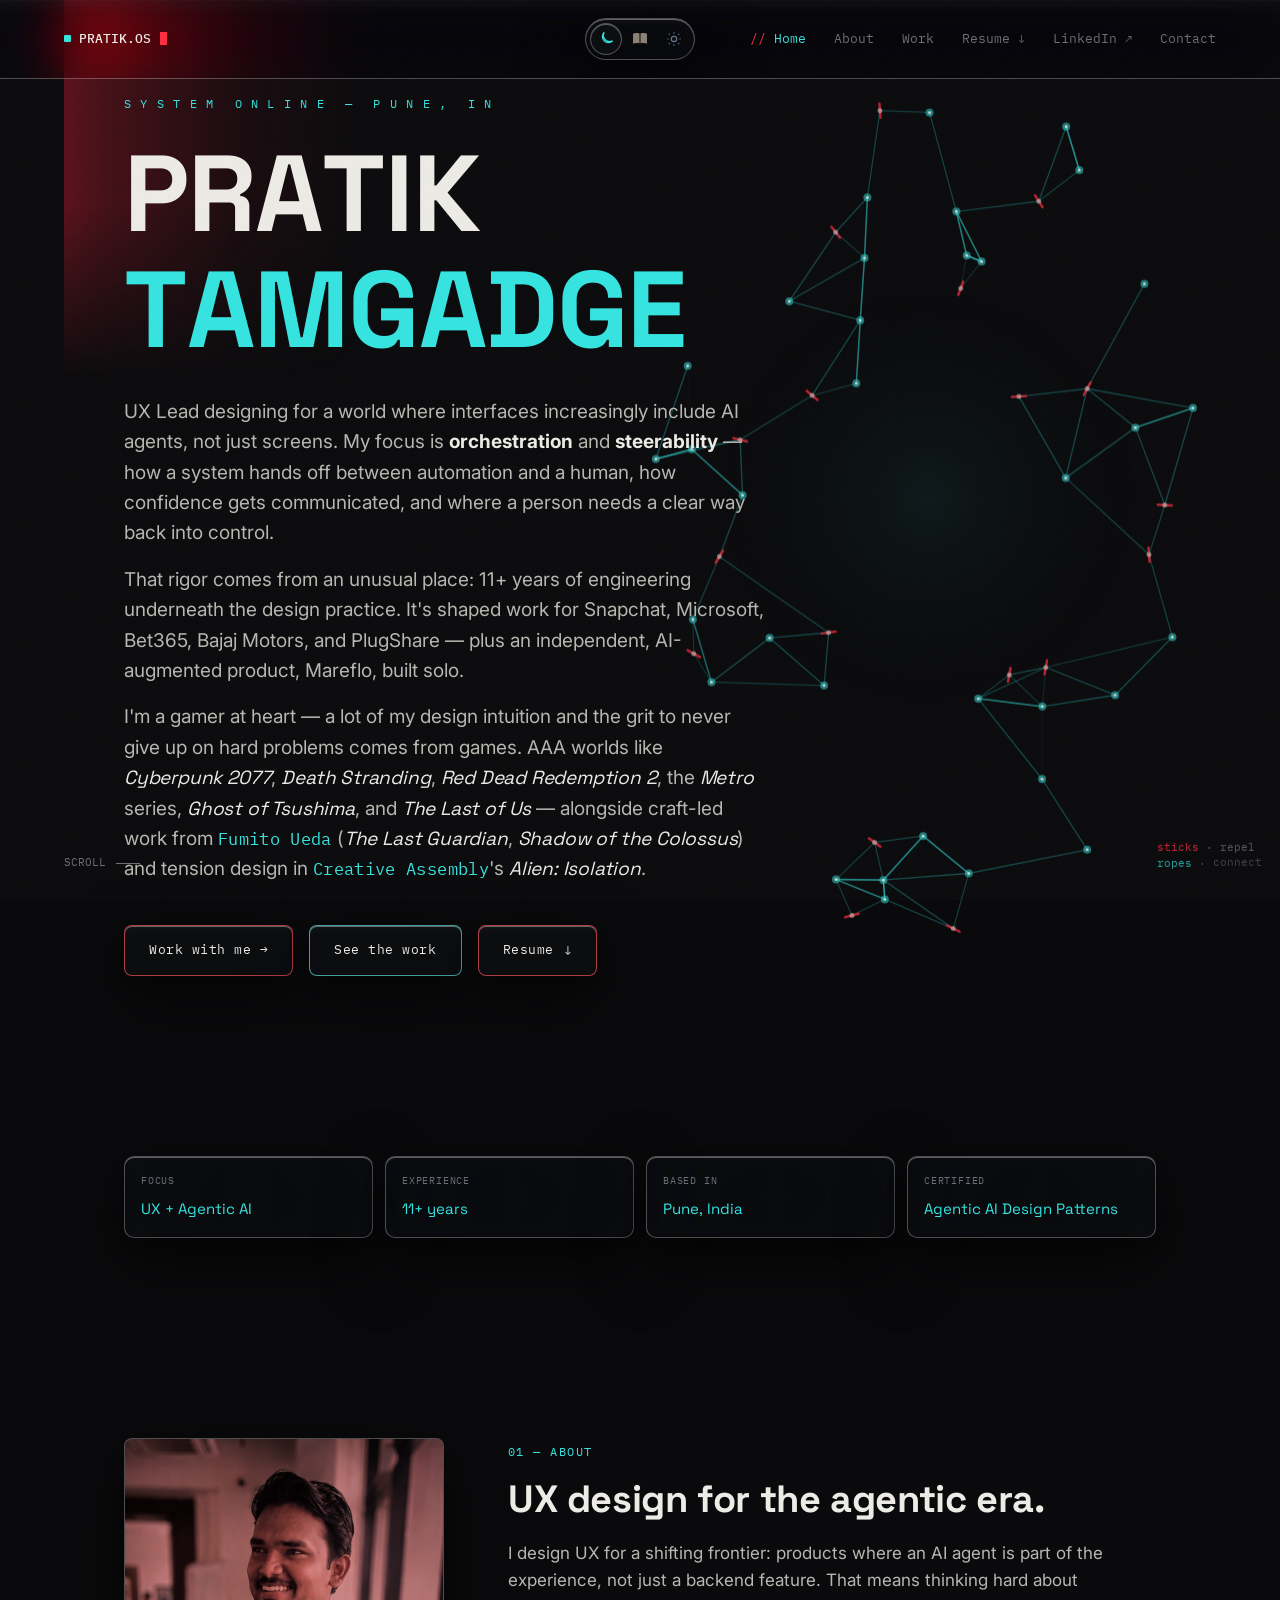
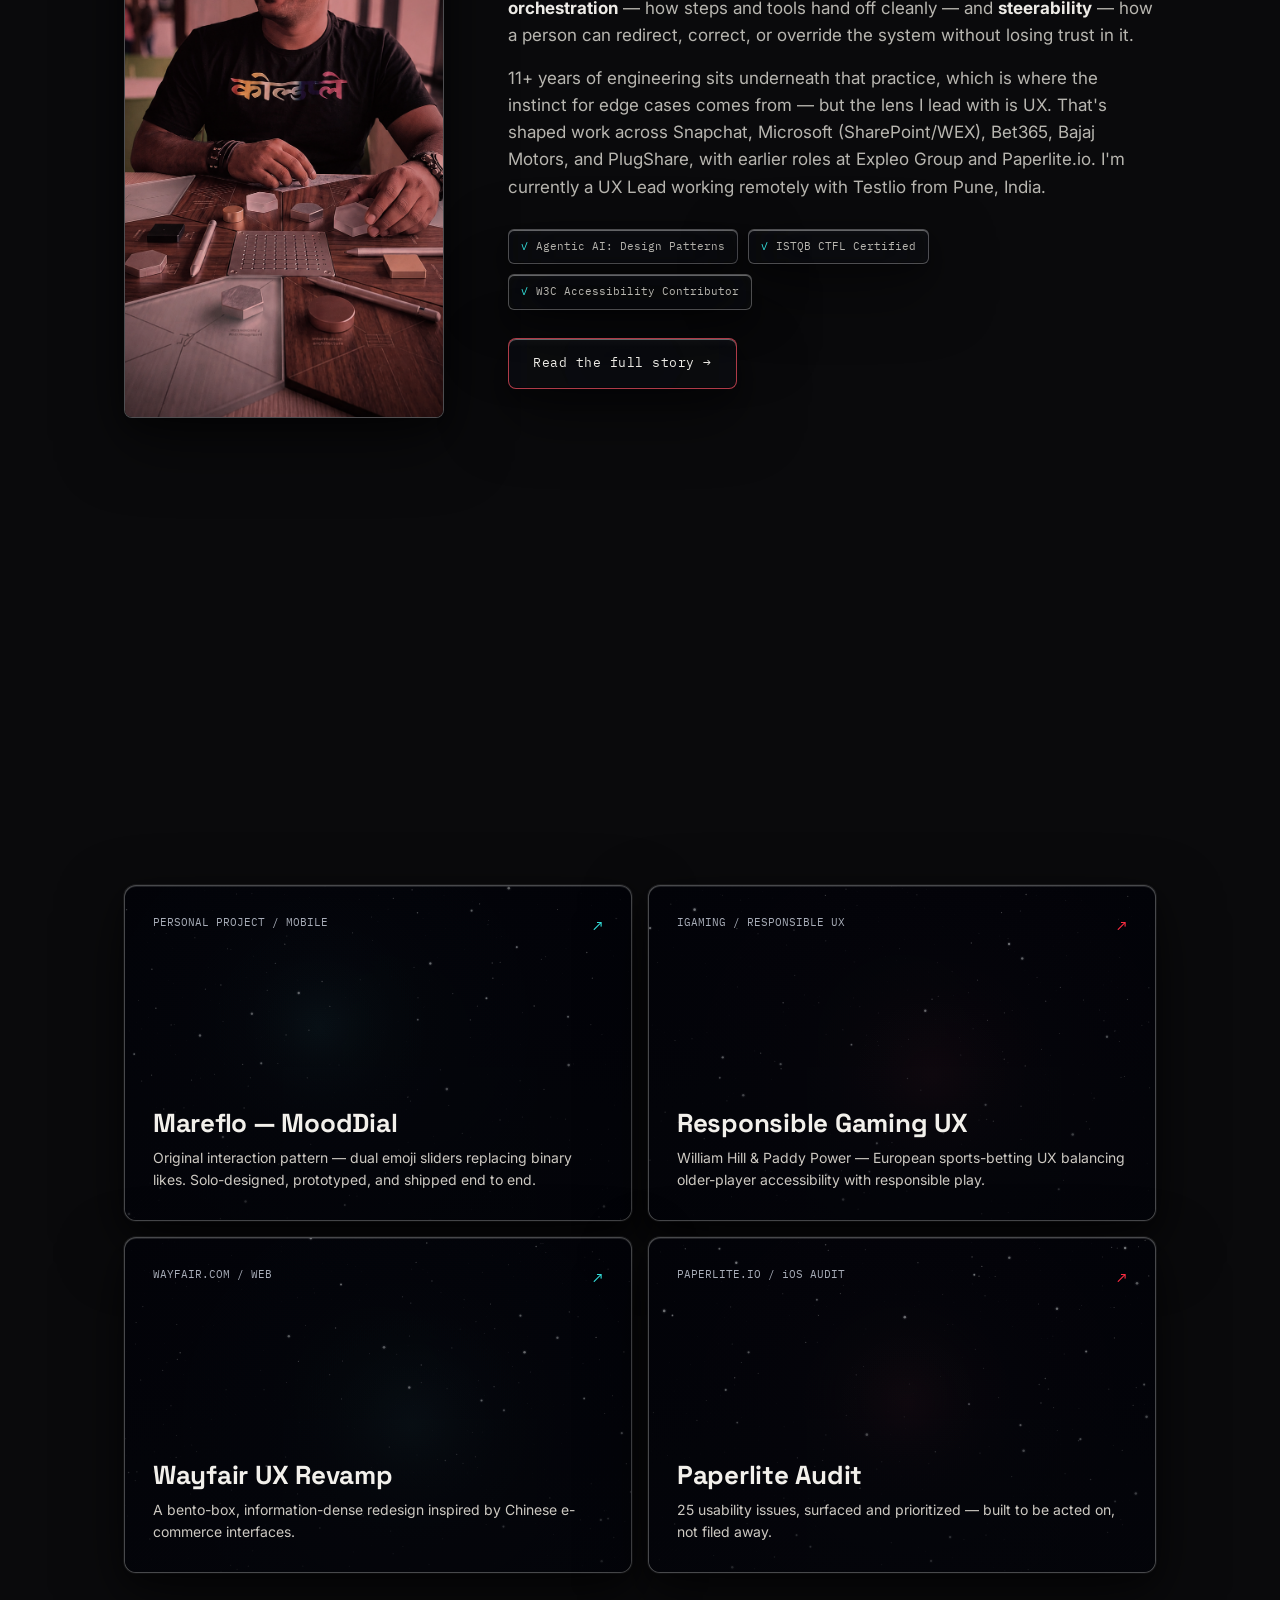
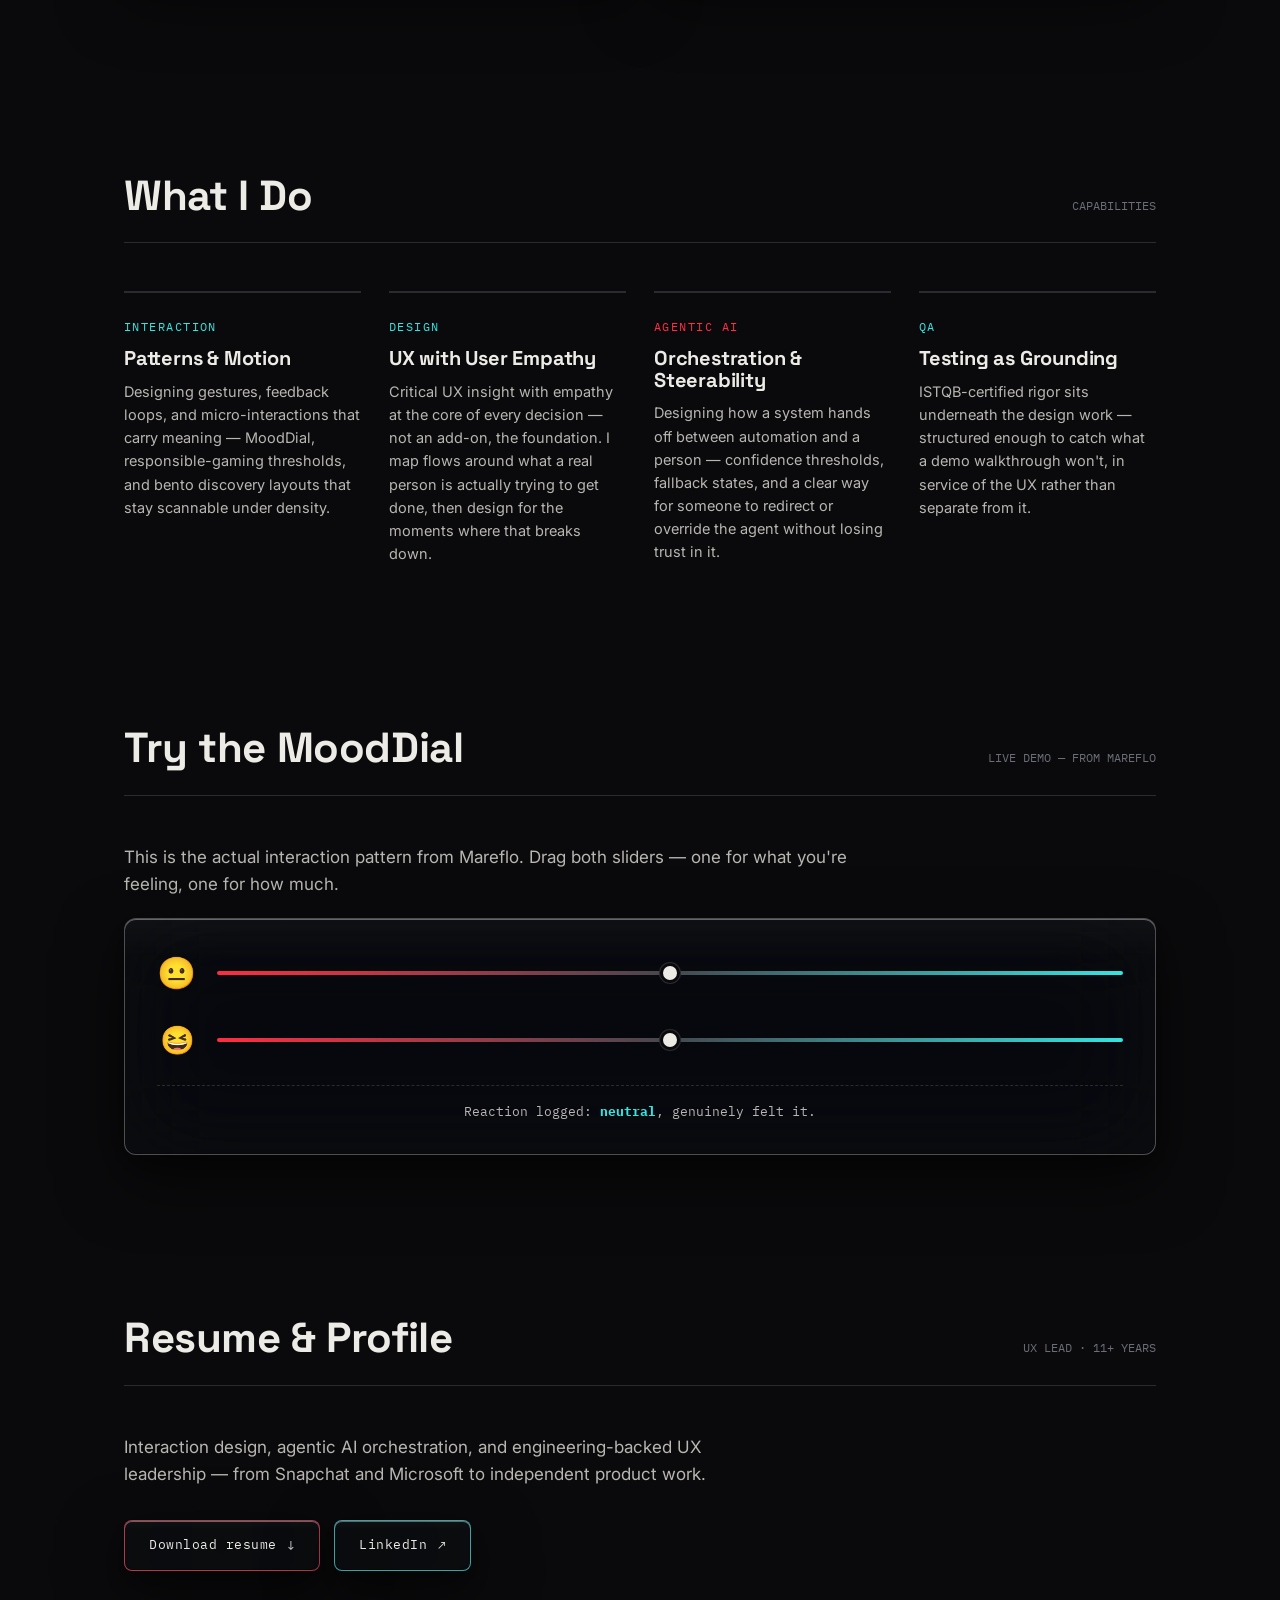
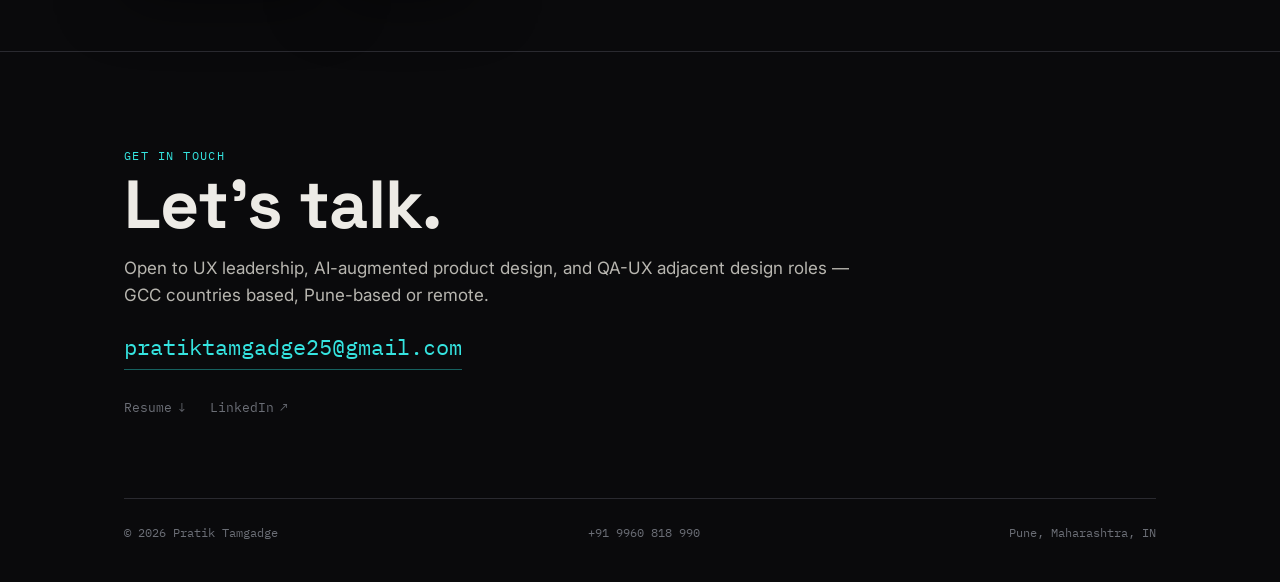
==== commit 794e4f12: "Extend glass surfaces and deepen work tile starfields. Apply the light-theme frosted glass treatment" ====
--- a/index.html
+++ b/index.html
@@ -8,7 +8,7 @@
 <title>Pratik Tamgadge — UX Lead, Agentic AI Orchestration &amp; Steerability</title>
 <meta name="description" content="Pratik Tamgadge is a UX Lead designing orchestration and steerability for agentic AI products, grounded in 11+ years of engineering rigor.">
 <script src="assets/theme-init.js"></script>
-<link rel="stylesheet" href="assets/styles.css?v=glass22">
+<link rel="stylesheet" href="assets/styles.css?v=glass24">
 </head>
 <body>
 
@@ -289,7 +289,7 @@
   </div>
 </footer>
 
-<script src="assets/script.js?v=track15"></script>
+<script src="assets/script.js?v=track16"></script>
 <script src="assets/case-grid-ship.js?v=12"></script>
 <script src="assets/hero-sticks-ropes.js?v=16"></script>
 </body>
--- a/assets/styles.css
+++ b/assets/styles.css
@@ -84,6 +84,17 @@
   --glass-contrast: 1.04;
   --glass-specular: 0.2;
   --glass-ambient-opacity: 0.75;
+  --glass-surface-bg: rgba(255, 255, 255, 0.34);
+  --glass-surface-bg-hover: rgba(255, 255, 255, 0.48);
+  --glass-surface-border: rgba(255, 255, 255, 0.92);
+  --glass-surface-filter: blur(32px) saturate(240%) brightness(1.18) contrast(1.12);
+  --glass-surface-shadow:
+    0 8px 22px rgba(44, 38, 32, 0.14),
+    0 2px 8px rgba(44, 38, 32, 0.1),
+    inset 0 2px 5px rgba(255, 255, 255, 0.98),
+    inset 0 -1px 3px rgba(44, 38, 32, 0.08),
+    0 0 0 1px rgba(44, 38, 32, 0.06);
+  --glass-surface-specular: 0.52;
   color-scheme: light;
 }
 
@@ -123,6 +134,17 @@
   --glass-contrast: 1.03;
   --glass-specular: 0.22;
   --glass-ambient-opacity: 0.7;
+  --glass-surface-bg: rgba(255, 255, 255, 0.38);
+  --glass-surface-bg-hover: rgba(255, 255, 255, 0.52);
+  --glass-surface-border: rgba(255, 255, 255, 0.95);
+  --glass-surface-filter: blur(32px) saturate(240%) brightness(1.16) contrast(1.1);
+  --glass-surface-shadow:
+    0 8px 24px rgba(15, 23, 42, 0.12),
+    0 2px 8px rgba(15, 23, 42, 0.08),
+    inset 0 2px 6px rgba(255, 255, 255, 1),
+    inset 0 -1px 3px rgba(15, 23, 42, 0.06),
+    0 0 0 1px rgba(15, 23, 42, 0.05);
+  --glass-surface-specular: 0.55;
   color-scheme: light;
 }
 
@@ -213,8 +235,11 @@
 
 /* No specular on tiles, photos, or work cards — keeps text and imagery clean */
 .case-card::after,
-.bento-tile::after,
 .photo-frame::after {
+  display: none;
+}
+
+.bento-tile::after {
   display: none;
 }
 
@@ -653,33 +678,20 @@
 
 [data-theme="beige"] .theme-switcher__thumb,
 [data-theme="sunshine"] .theme-switcher__thumb {
-  background: rgba(255, 255, 255, 0.34);
-  border: 1px solid rgba(255, 255, 255, 0.92);
-  -webkit-backdrop-filter: blur(32px) saturate(240%) brightness(1.18) contrast(1.12);
-  backdrop-filter: blur(32px) saturate(240%) brightness(1.18) contrast(1.12);
-}
-
-[data-theme="beige"] .theme-switcher__thumb {
-  box-shadow:
-    0 8px 22px rgba(44, 38, 32, 0.16),
-    0 2px 8px rgba(44, 38, 32, 0.1),
-    inset 0 2px 5px rgba(255, 255, 255, 0.98),
-    inset 0 -1px 3px rgba(44, 38, 32, 0.08),
-    0 0 0 1px rgba(44, 38, 32, 0.06);
-}
-
-[data-theme="sunshine"] .theme-switcher__thumb {
-  box-shadow:
-    0 8px 24px rgba(15, 23, 42, 0.14),
-    0 2px 8px rgba(15, 23, 42, 0.08),
-    inset 0 2px 6px rgba(255, 255, 255, 1),
-    inset 0 -1px 3px rgba(15, 23, 42, 0.06),
-    0 0 0 1px rgba(15, 23, 42, 0.05);
+  background: var(--glass-surface-bg);
+  border: 1px solid var(--glass-surface-border);
+  -webkit-backdrop-filter: var(--glass-surface-filter);
+  backdrop-filter: var(--glass-surface-filter);
+  box-shadow: var(--glass-surface-shadow);
 }
 
 [data-theme="beige"] .theme-switcher__thumb::after,
-[data-theme="sunshine"] .theme-switcher__thumb::after {
-  opacity: 0.62;
+[data-theme="sunshine"] .theme-switcher__thumb::after,
+[data-theme="beige"] .btn::after,
+[data-theme="sunshine"] .btn::after,
+[data-theme="beige"] .bento-tile::after,
+[data-theme="sunshine"] .bento-tile::after {
+  opacity: var(--glass-surface-specular);
   background: linear-gradient(
     155deg,
     rgba(255, 255, 255, 0.95) 0%,
@@ -859,6 +871,10 @@
   border: 1px solid color-mix(in srgb, var(--signal-red) 55%, var(--glass-border));
   color: var(--bone);
   background: var(--glass-bg);
+  -webkit-backdrop-filter: var(--glass-filter-thick);
+  backdrop-filter: var(--glass-filter-thick);
+  isolation: isolate;
+  overflow: hidden;
   cursor: pointer;
   transition: transform 0.2s ease, background 0.25s ease, border-color 0.25s ease, box-shadow 0.25s ease;
   position: relative;
@@ -879,6 +895,38 @@
   border-color: color-mix(in srgb, var(--cyan) 72%, var(--glass-border));
   color: var(--bone);
   box-shadow: var(--glass-shadow), 0 0 28px color-mix(in srgb, var(--cyan) 35%, transparent);
+}
+
+[data-theme="beige"] .btn,
+[data-theme="sunshine"] .btn {
+  background: var(--glass-surface-bg);
+  border-color: color-mix(in srgb, var(--signal-red) 38%, var(--glass-surface-border));
+  box-shadow: var(--glass-surface-shadow);
+  -webkit-backdrop-filter: var(--glass-surface-filter);
+  backdrop-filter: var(--glass-surface-filter);
+}
+
+[data-theme="beige"] .btn:hover,
+[data-theme="sunshine"] .btn:hover {
+  background: color-mix(in srgb, var(--signal-red) 14%, var(--glass-surface-bg-hover));
+  border-color: color-mix(in srgb, var(--signal-red) 52%, var(--glass-surface-border));
+  box-shadow:
+    var(--glass-surface-shadow),
+    0 0 24px color-mix(in srgb, var(--signal-red) 22%, transparent);
+}
+
+[data-theme="beige"] .btn--cyan,
+[data-theme="sunshine"] .btn--cyan {
+  border-color: color-mix(in srgb, var(--cyan) 38%, var(--glass-surface-border));
+}
+
+[data-theme="beige"] .btn--cyan:hover,
+[data-theme="sunshine"] .btn--cyan:hover {
+  background: color-mix(in srgb, var(--cyan) 14%, var(--glass-surface-bg-hover));
+  border-color: color-mix(in srgb, var(--cyan) 52%, var(--glass-surface-border));
+  box-shadow:
+    var(--glass-surface-shadow),
+    0 0 24px color-mix(in srgb, var(--cyan) 22%, transparent);
 }
 
 /* ==========================================================================
@@ -1350,21 +1398,31 @@
 
 .case-card {
   /* Theme-agnostic — fixed Amoled “space window” portal */
-  --tile-glass-bg: rgba(8, 9, 14, 0.68);
-  --tile-glass-bg-hover: rgba(10, 11, 18, 0.78);
-  --tile-glass-border: rgba(255, 255, 255, 0.22);
+  --tile-glass-bg: rgba(3, 4, 9, 0.84);
+  --tile-glass-bg-hover: rgba(1, 2, 5, 0.97);
+  --tile-glass-border: rgba(255, 255, 255, 0.28);
   --tile-text: #f2f0eb;
   --tile-text-dim: #cdc9c2;
   --tile-tag: #a8adb8;
   --tile-glow-cyan: #35e4e0;
   --tile-glow-red: #ff2d42;
   --tile-blend: screen;
-  --tile-glass-filter: blur(48px) saturate(220%) brightness(0.96) contrast(1.08);
+  --tile-glass-filter: blur(52px) saturate(240%) brightness(0.9) contrast(1.14);
+  --tile-glass-filter-hover: blur(44px) saturate(270%) brightness(0.86) contrast(1.2);
+  --tile-halation-opacity: 0.76;
+  --tile-halation-opacity-hover: 1;
   --tile-glass-shadow:
     0 24px 64px rgba(0, 0, 0, 0.55),
     0 8px 24px rgba(0, 0, 0, 0.32),
-    inset 0 1px 0 rgba(255, 255, 255, 0.34),
-    inset 0 -1px 0 rgba(0, 0, 0, 0.28);
+    inset 0 1px 0 rgba(255, 255, 255, 0.22),
+    inset 0 -1px 0 rgba(0, 0, 0, 0.34),
+    0 0 0 1px rgba(255, 255, 255, 0.08);
+  --tile-glass-shadow-hover:
+    0 28px 72px rgba(0, 0, 0, 0.72),
+    0 10px 28px rgba(0, 0, 0, 0.48),
+    inset 0 1px 0 rgba(255, 255, 255, 0.14),
+    inset 0 -1px 0 rgba(0, 0, 0, 0.5),
+    0 0 0 1px rgba(255, 255, 255, 0.1);
 
   grid-column: span 2;
   grid-row: span 2;
@@ -1391,9 +1449,23 @@
 
 [data-theme="beige"] .case-card,
 [data-theme="sunshine"] .case-card {
+  --tile-glass-bg: rgba(2, 3, 7, 0.92);
+  --tile-glass-bg-hover: rgba(0, 1, 3, 0.98);
+  --tile-glass-border: rgba(255, 255, 255, 0.24);
+  --tile-glass-filter: blur(48px) saturate(230%) brightness(0.82) contrast(1.16);
+  --tile-glass-filter-hover: blur(36px) saturate(280%) brightness(0.78) contrast(1.24);
+  --tile-halation-opacity: 0.82;
   box-shadow:
     var(--tile-glass-shadow),
-    0 0 0 1px rgba(0, 0, 0, 0.1);
+    0 18px 52px rgba(44, 38, 32, 0.28),
+    0 0 0 1px rgba(255, 255, 255, 0.1);
+}
+
+[data-theme="sunshine"] .case-card {
+  box-shadow:
+    var(--tile-glass-shadow),
+    0 18px 52px rgba(15, 23, 42, 0.22),
+    0 0 0 1px rgba(255, 255, 255, 0.12);
 }
 
 @supports not ((backdrop-filter: blur(1px)) or (-webkit-backdrop-filter: blur(1px))) {
@@ -1411,6 +1483,29 @@
 .case-card:hover {
   border-color: color-mix(in srgb, var(--card-glow, var(--tile-glow-cyan)) 55%, var(--tile-glass-border));
   background: var(--tile-glass-bg-hover);
+  -webkit-backdrop-filter: var(--tile-glass-filter-hover);
+  backdrop-filter: var(--tile-glass-filter-hover);
+  box-shadow:
+    var(--tile-glass-shadow-hover),
+    0 0 40px color-mix(in srgb, var(--card-glow, var(--tile-glow-cyan)) 32%, transparent);
+}
+
+[data-theme="beige"] .case-card:hover,
+[data-theme="sunshine"] .case-card:hover {
+  --tile-glass-border: rgba(255, 255, 255, 0.18);
+  box-shadow:
+    var(--tile-glass-shadow-hover),
+    0 24px 64px rgba(0, 0, 0, 0.55),
+    0 0 44px color-mix(in srgb, var(--card-glow, var(--tile-glow-cyan)) 30%, transparent),
+    0 0 0 1px rgba(255, 255, 255, 0.12);
+}
+
+[data-theme="sunshine"] .case-card:hover {
+  box-shadow:
+    var(--tile-glass-shadow-hover),
+    0 24px 64px rgba(0, 0, 0, 0.48),
+    0 0 44px color-mix(in srgb, var(--card-glow, var(--tile-glow-cyan)) 30%, transparent),
+    0 0 0 1px rgba(255, 255, 255, 0.14);
 }
 
 @media (prefers-reduced-motion: reduce) {
@@ -1432,13 +1527,43 @@
   pointer-events: none;
   z-index: 1;
   opacity: 1;
+  transition: background 0.45s ease;
   background: linear-gradient(
     180deg,
-    rgba(6, 7, 12, 0.18) 0%,
-    rgba(6, 7, 12, 0.42) 48%,
-    rgba(6, 7, 12, 0.82) 100%
+    rgba(4, 5, 10, 0.1) 0%,
+    rgba(4, 5, 10, 0.26) 40%,
+    rgba(4, 5, 10, 0.76) 100%
   );
   box-shadow: none;
+}
+
+[data-theme="beige"] .case-card::after,
+[data-theme="sunshine"] .case-card::after {
+  background: linear-gradient(
+    180deg,
+    rgba(2, 3, 8, 0.16) 0%,
+    rgba(2, 3, 8, 0.34) 44%,
+    rgba(2, 3, 8, 0.84) 100%
+  );
+}
+
+.case-card:hover::after {
+  background: linear-gradient(
+    180deg,
+    rgba(0, 0, 0, 0.03) 0%,
+    rgba(0, 0, 0, 0.16) 46%,
+    rgba(0, 0, 0, 0.68) 100%
+  );
+}
+
+[data-theme="beige"] .case-card:hover::after,
+[data-theme="sunshine"] .case-card:hover::after {
+  background: linear-gradient(
+    180deg,
+    rgba(0, 0, 0, 0.02) 0%,
+    rgba(0, 0, 0, 0.12) 50%,
+    rgba(0, 0, 0, 0.62) 100%
+  );
 }
 
 .case-card__halation {
@@ -1449,17 +1574,17 @@
   pointer-events: none;
   z-index: 0;
   border-radius: inherit;
-  opacity: 0.62;
+  opacity: var(--tile-halation-opacity, 0.76);
   transition: opacity 0.55s ease;
 }
 
 .case-card.is-halation-visible .case-card__halation {
-  opacity: 0.84;
+  opacity: calc(var(--tile-halation-opacity, 0.76) + 0.08);
 }
 
 .case-card.is-halation-active .case-card__halation,
 .case-card:hover .case-card__halation {
-  opacity: 0.96;
+  opacity: var(--tile-halation-opacity-hover, 1);
 }
 
 @media (prefers-reduced-motion: reduce) {
@@ -1807,10 +1932,30 @@
 }
 
 .bento-tile {
+  position: relative;
+  overflow: hidden;
+  isolation: isolate;
   border: 1px solid var(--glass-border);
   border-radius: 10px;
   padding: 16px;
   background: var(--glass-bg);
+  -webkit-backdrop-filter: var(--glass-filter-thick);
+  backdrop-filter: var(--glass-filter-thick);
+  box-shadow: var(--glass-shadow);
+}
+
+[data-theme="beige"] .bento-tile,
+[data-theme="sunshine"] .bento-tile {
+  background: var(--glass-surface-bg);
+  border: 1px solid var(--glass-surface-border);
+  -webkit-backdrop-filter: var(--glass-surface-filter);
+  backdrop-filter: var(--glass-surface-filter);
+  box-shadow: var(--glass-surface-shadow);
+}
+
+[data-theme="beige"] .bento-tile::after,
+[data-theme="sunshine"] .bento-tile::after {
+  display: block;
 }
 
 .bento-tile .k {
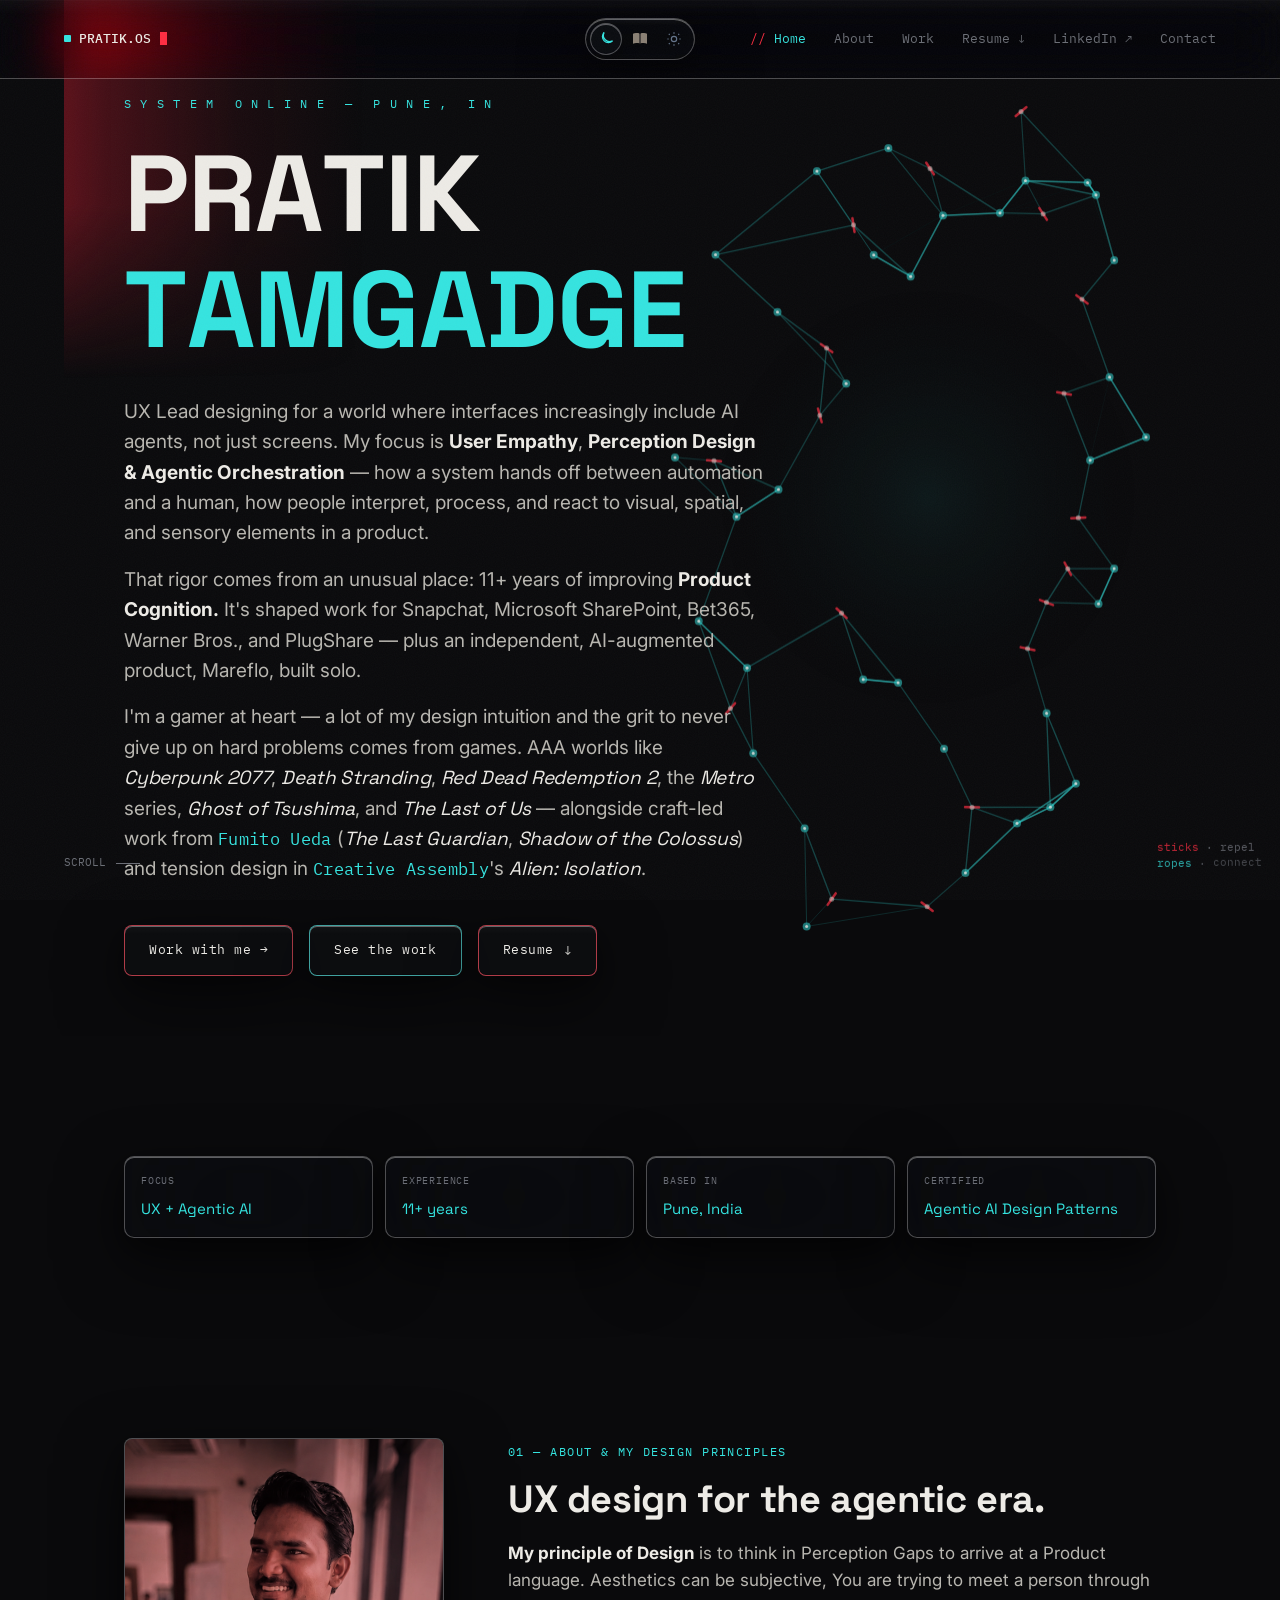
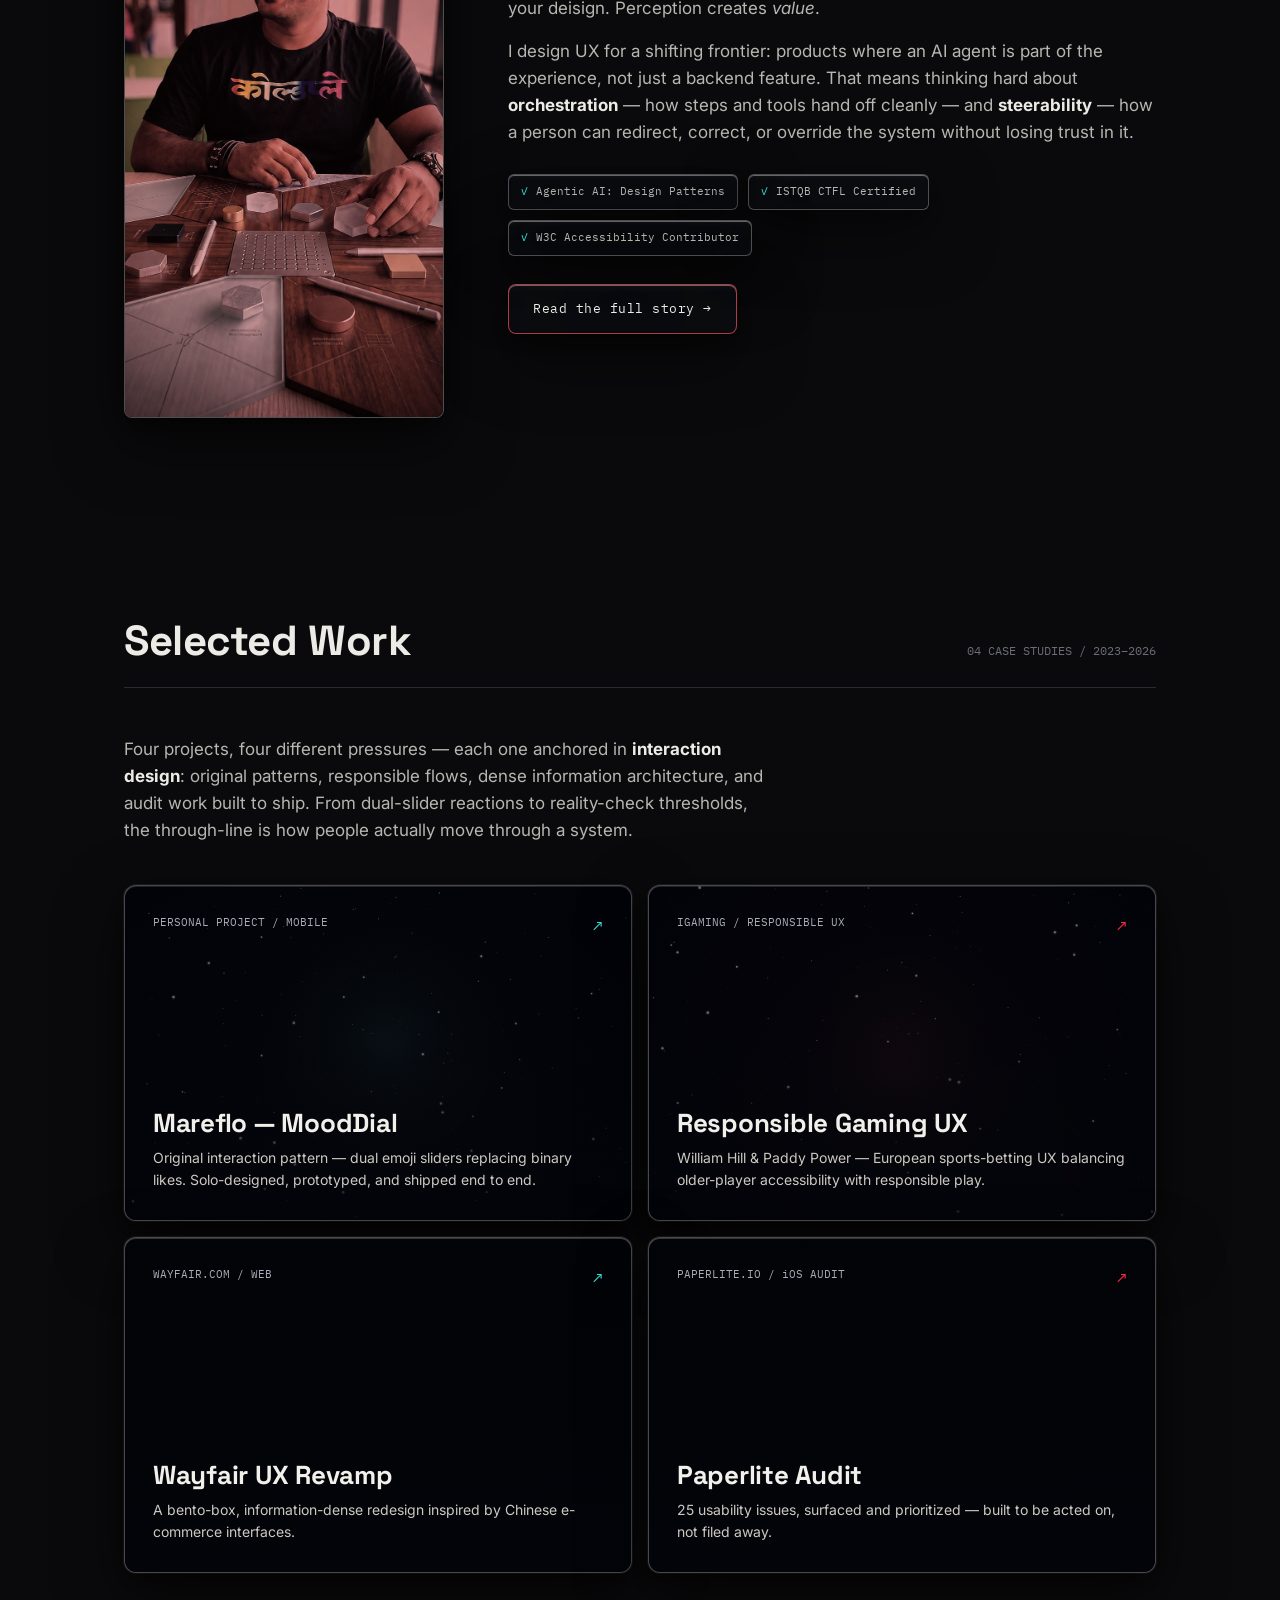
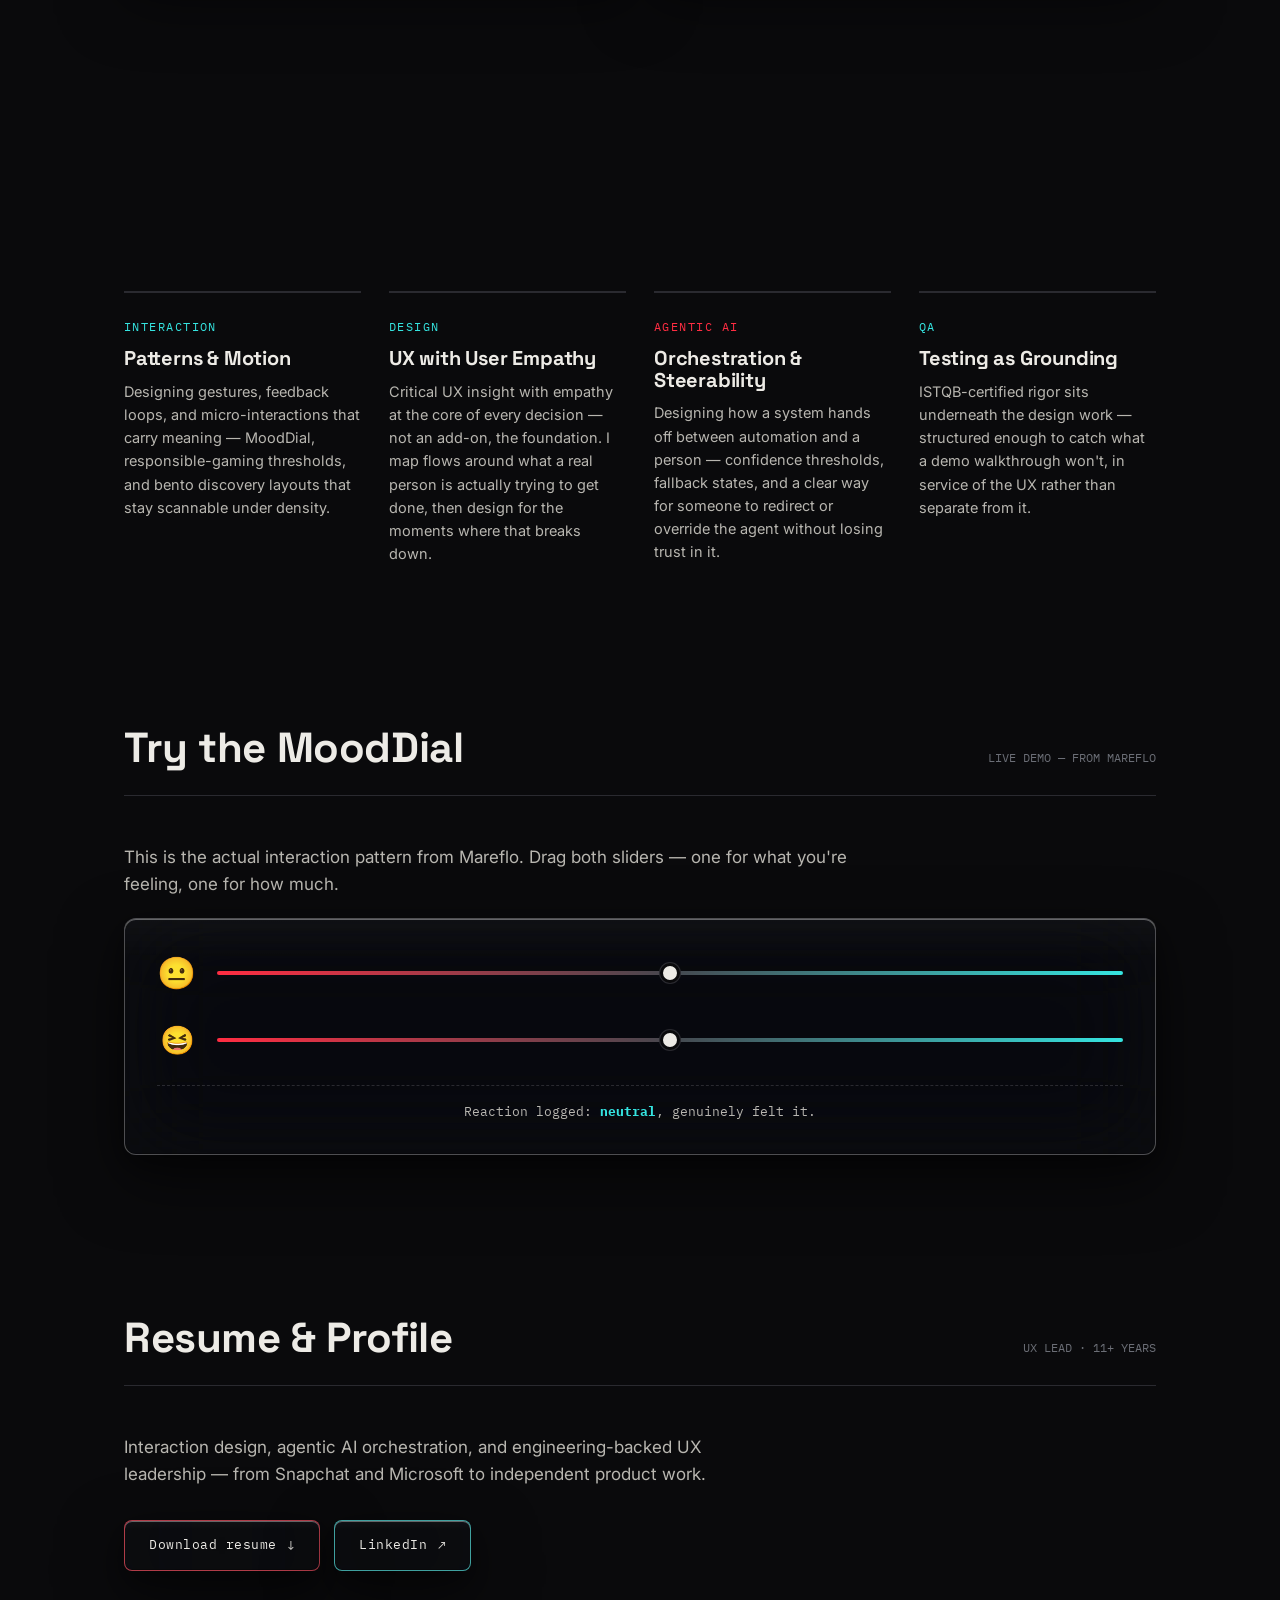
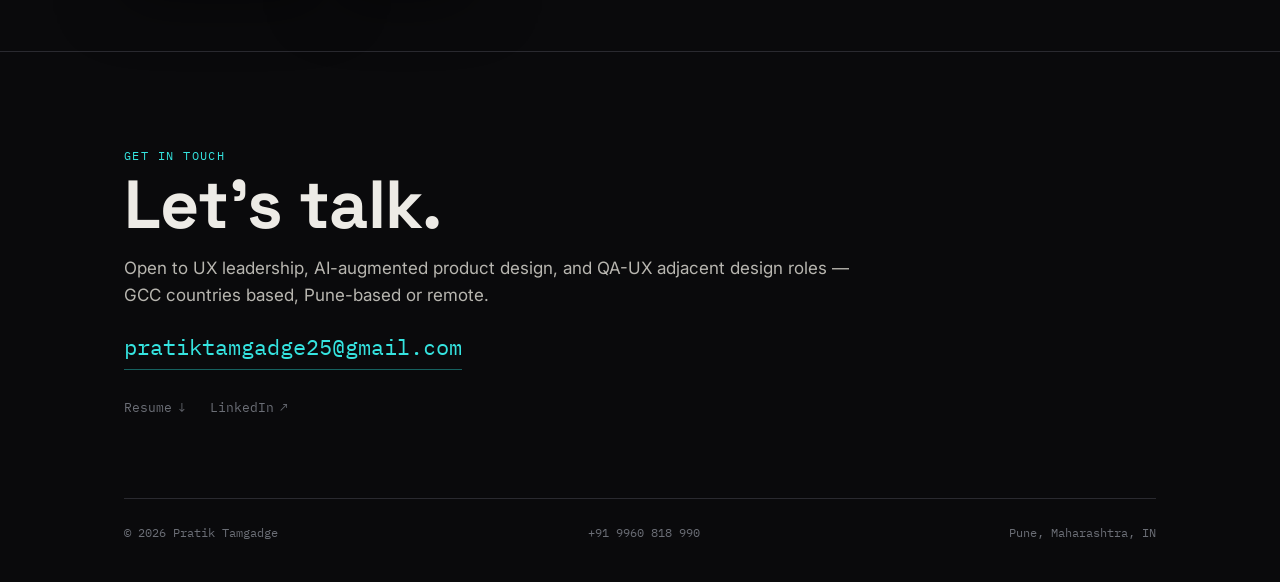
==== commit 3718c5b6: "Revise content for clarity and focus on design principles Updated title and various text sections to" ====
--- a/index.html
+++ b/index.html
@@ -5,7 +5,7 @@
 <meta name="viewport" content="width=device-width, initial-scale=1.0">
 <link rel="icon" href="assets/favicon.png" type="image/png">
 <link rel="apple-touch-icon" href="assets/favicon.png">
-<title>Pratik Tamgadge — UX Lead, Agentic AI Orchestration &amp; Steerability</title>
+<title>Pratik Tamgadge — Perception Designer, Agentic AI Orchestration &amp; Steerability</title>
 <meta name="description" content="Pratik Tamgadge is a UX Lead designing orchestration and steerability for agentic AI products, grounded in 11+ years of engineering rigor.">
 <script src="assets/theme-init.js"></script>
 <link rel="stylesheet" href="assets/styles.css?v=glass24">
@@ -42,13 +42,13 @@
 
   <p class="hero__thesis">
     UX Lead designing for a world where interfaces increasingly include AI agents, not just screens.
-    My focus is <strong style="color:var(--bone)">orchestration</strong> and
-    <strong style="color:var(--bone)">steerability</strong> — how a system hands off between automation
-    and a human, how confidence gets communicated, and where a person needs a clear way back into control.
+    My focus is <strong style="color:var(--bone)">User Empathy</strong>, 
+    <strong style="color:var(--bone)"> Perception Design & Agentic Orchestration</strong> — how a system hands off between automation
+    and a human, how people interpret, process, and react to visual, spatial, and sensory elements in a product.
   </p>
   <p class="hero__thesis" style="margin-top: 16px; animation-delay: 0.48s;">
-    That rigor comes from an unusual place: 11+ years of engineering underneath the design practice.
-    It's shaped work for Snapchat, Microsoft, Bet365, Bajaj Motors, and PlugShare — plus an independent,
+    That rigor comes from an unusual place: 11+ years of improving <strong style="color:var(--bone)">Product Cognition.</strong>
+    It's shaped work for Snapchat, Microsoft SharePoint, Bet365, Warner Bros., and PlugShare — plus an independent,
     AI-augmented product, Mareflo, built solo.
   </p>
   <p class="hero__thesis gamer-note" style="margin-top: 16px; animation-delay: 0.56s;">
@@ -102,19 +102,17 @@
         <img src="assets/images/profile-photo.jpg" alt="Pratik Tamgadge">
       </div>
       <div>
-        <div class="eyebrow">01 — About</div>
+        <div class="eyebrow">01 — About & My Design Principles</div>
         <h2 style="margin-top:16px; font-size: clamp(26px, 3.6vw, 38px);">UX design for the agentic era.</h2>
         <p class="prose" style="margin-top: 20px;">
-          I design UX for a shifting frontier: products where an AI agent is part of the experience, not
+          <strong style="color:var(--bone)">My principle of Design</strong> is to think in Perception Gaps to arrive at a Product language.
+          Aesthetics can be subjective, You are trying to meet a person through your deisign. Perception creates <i>value</i>.
+        </p>
+        <p class="prose" style="margin-top: 16px;">
+         I design UX for a shifting frontier: products where an AI agent is part of the experience, not
           just a backend feature. That means thinking hard about <strong>orchestration</strong> — how
           steps and tools hand off cleanly — and <strong>steerability</strong> — how a person can redirect,
-          correct, or override the system without losing trust in it.
-        </p>
-        <p class="prose" style="margin-top: 16px;">
-          11+ years of engineering sits underneath that practice, which is where the instinct for edge
-          cases comes from — but the lens I lead with is UX. That's shaped work across Snapchat, Microsoft
-          (SharePoint/WEX), Bet365, Bajaj Motors, and PlugShare, with earlier roles at Expleo Group and
-          Paperlite.io. I'm currently a UX Lead working remotely with Testlio from Pune, India.
+          correct, or override the system without losing trust in it. 
         </p>
         <div class="credentials">
           <span class="credential-tag">Agentic AI: Design Patterns</span>
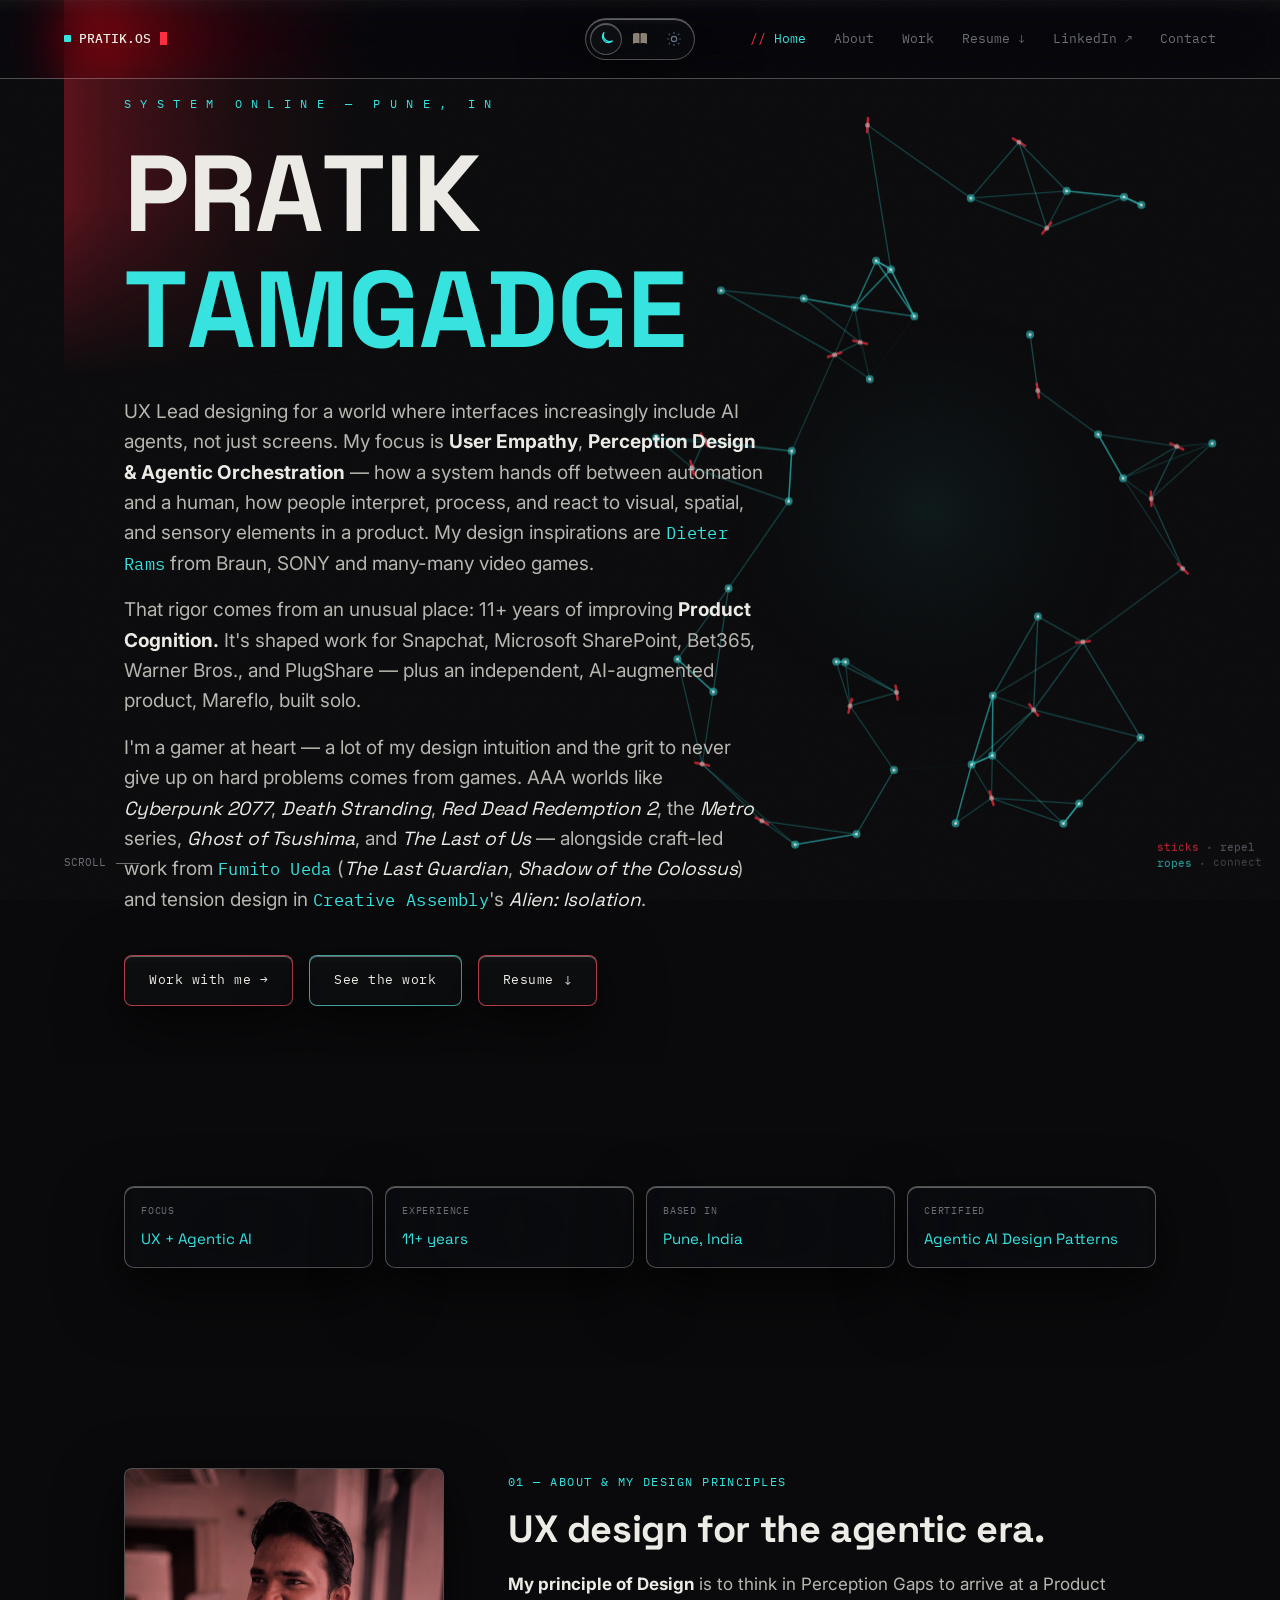
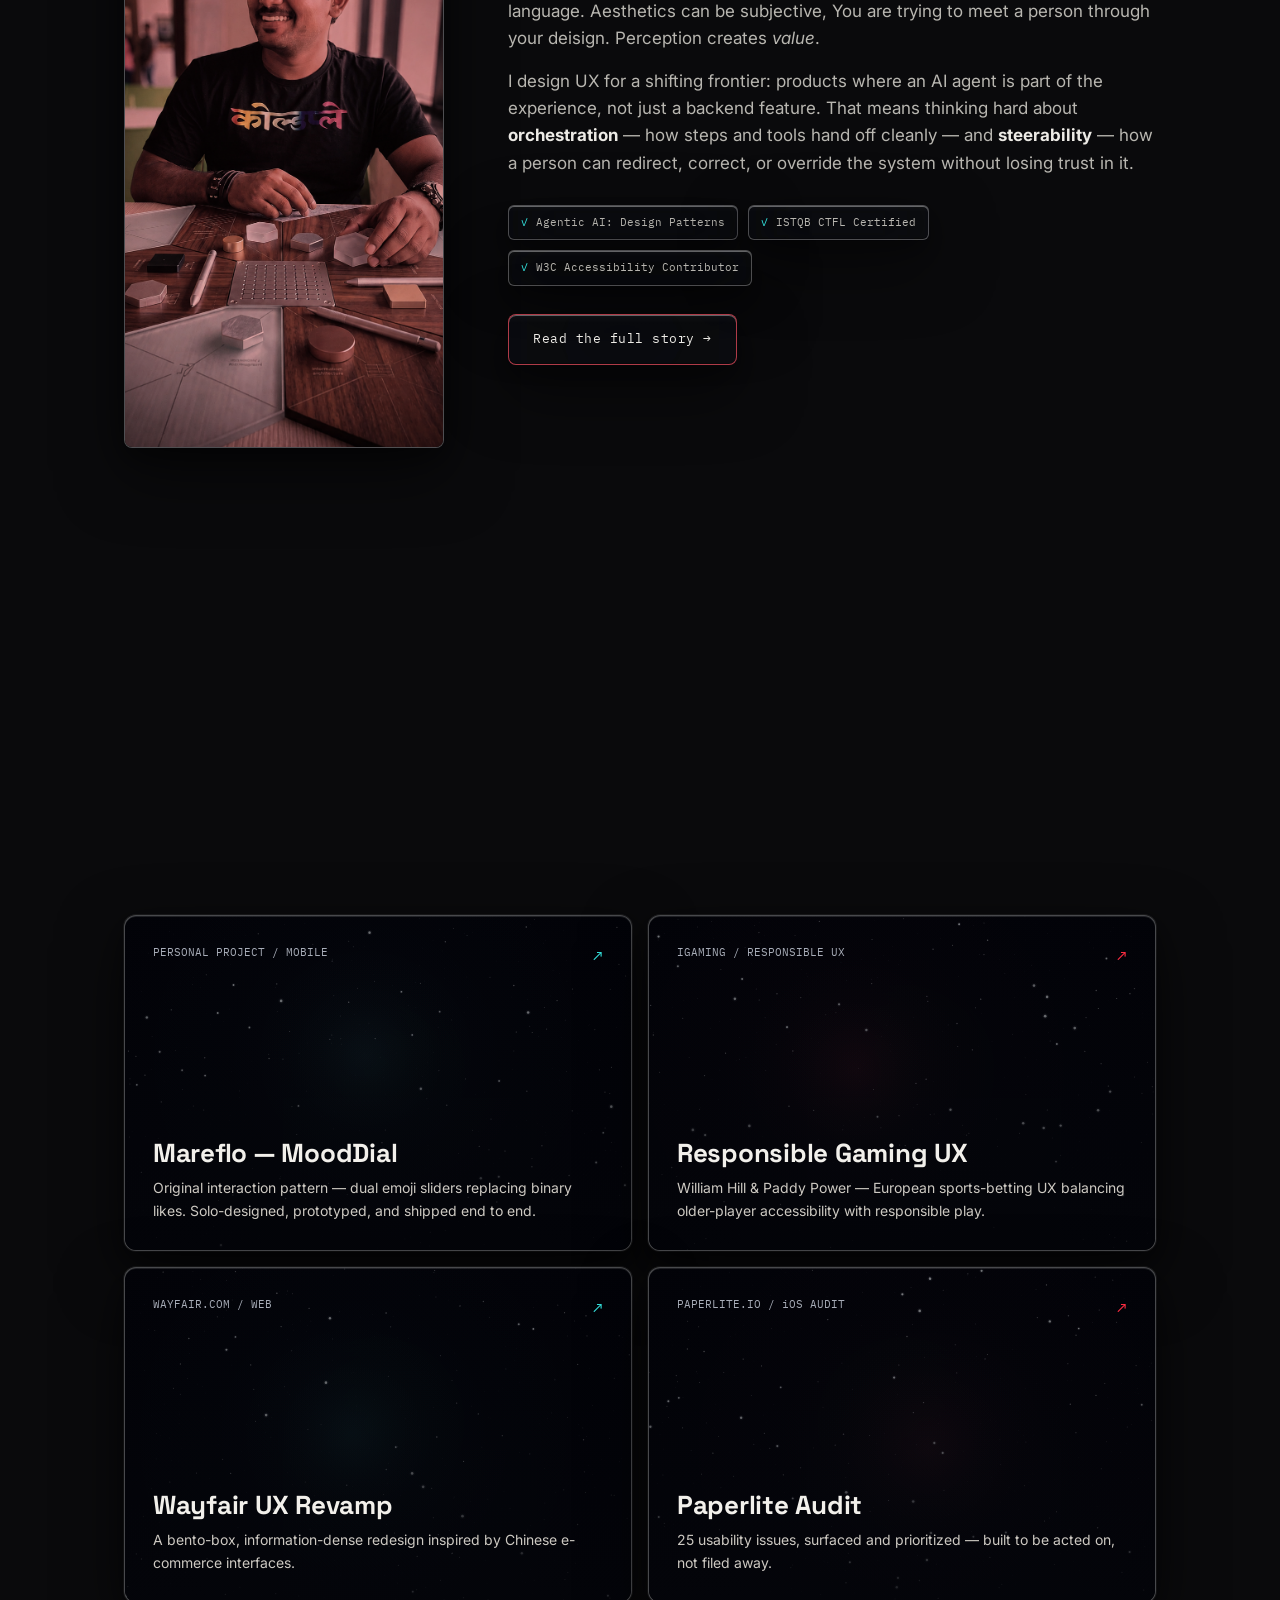
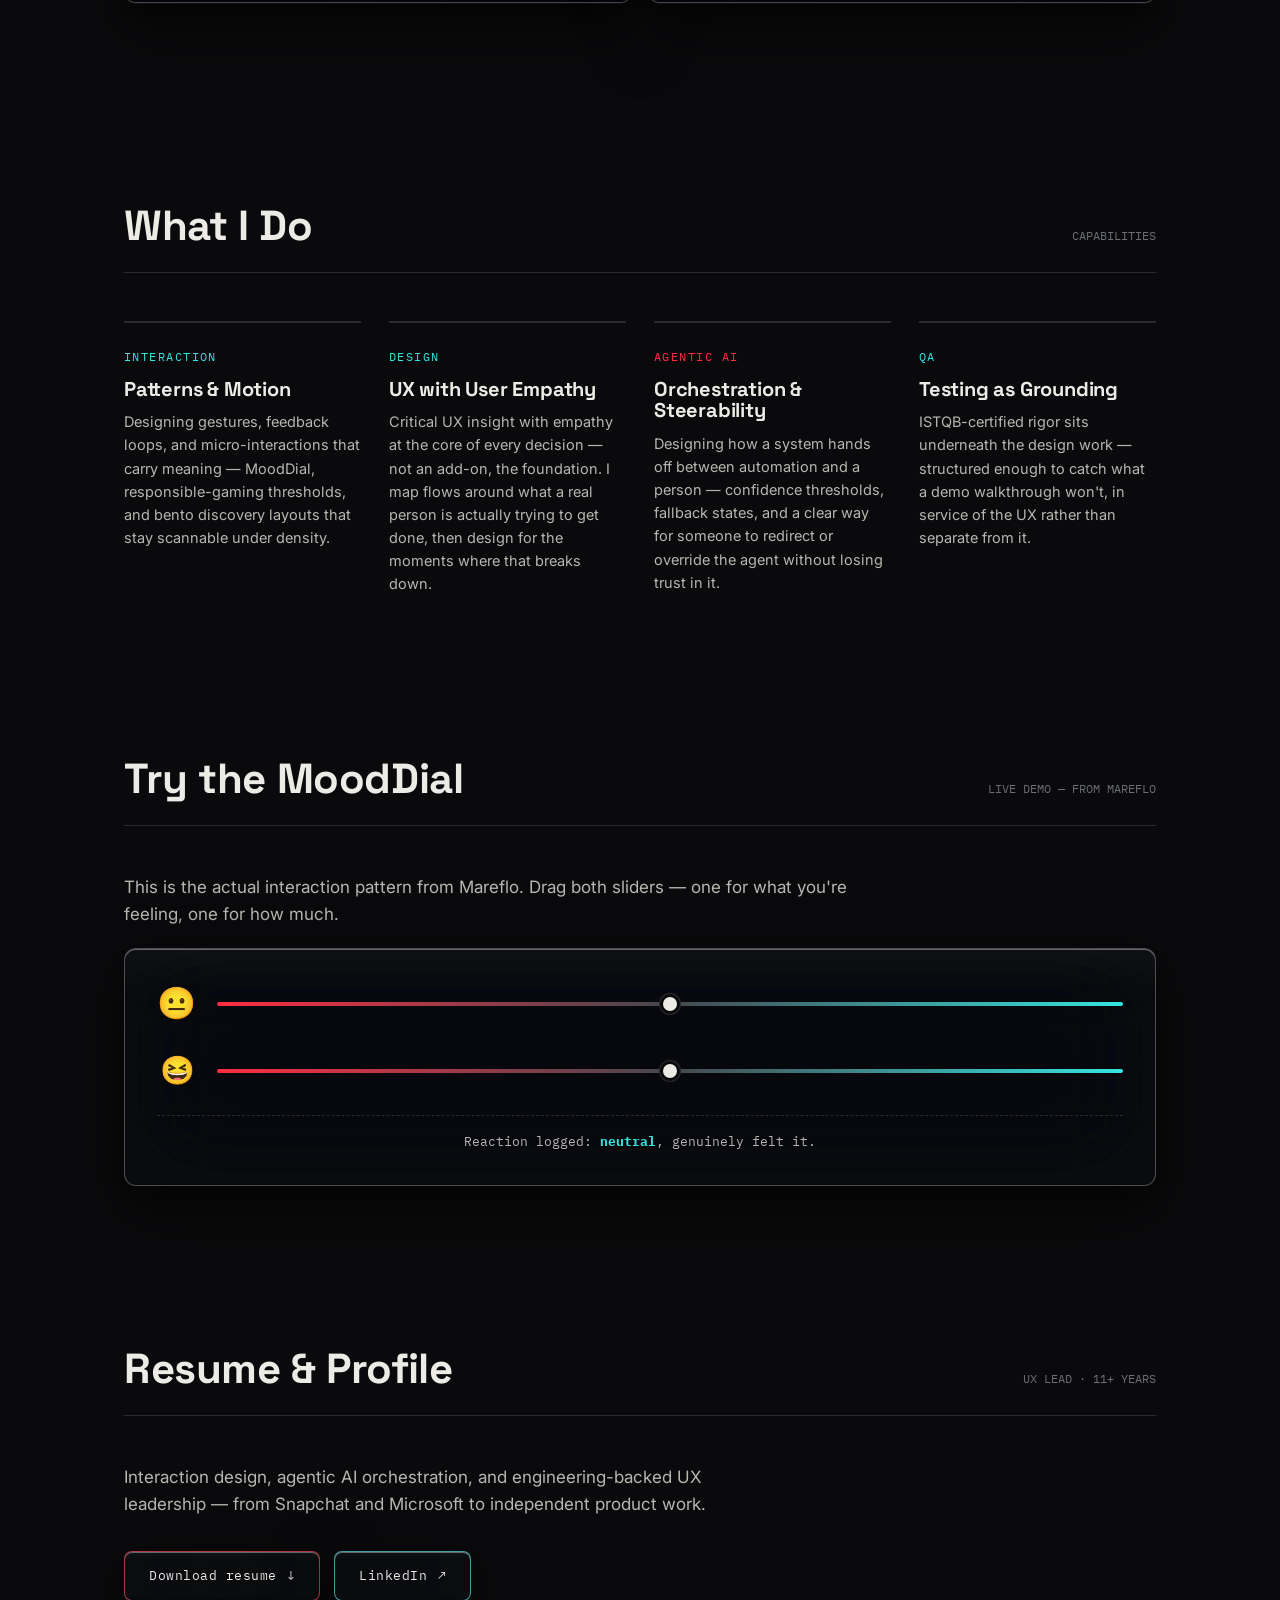
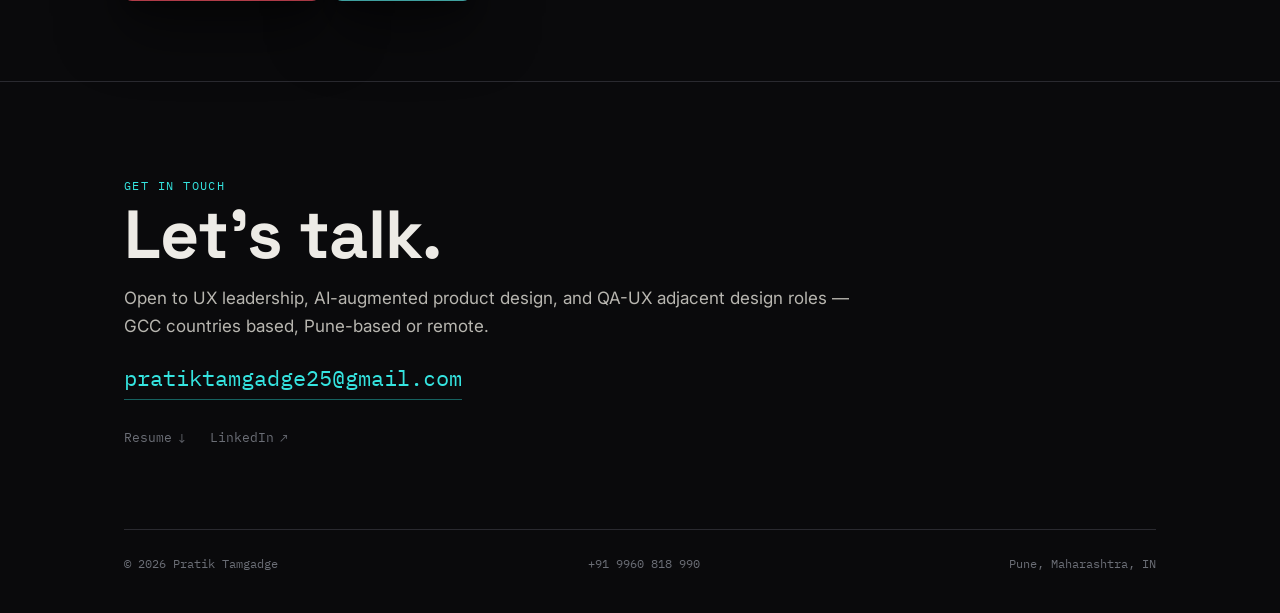
==== commit 52347c35: "Add design inspirations to index.html Added design inspirations to the content." ====
--- a/index.html
+++ b/index.html
@@ -45,6 +45,7 @@
     My focus is <strong style="color:var(--bone)">User Empathy</strong>, 
     <strong style="color:var(--bone)"> Perception Design & Agentic Orchestration</strong> — how a system hands off between automation
     and a human, how people interpret, process, and react to visual, spatial, and sensory elements in a product.
+    My design inspirations are <span class="creator-ref">Dieter Rams</span> from Braun, SONY and many-many video games.
   </p>
   <p class="hero__thesis" style="margin-top: 16px; animation-delay: 0.48s;">
     That rigor comes from an unusual place: 11+ years of improving <strong style="color:var(--bone)">Product Cognition.</strong>
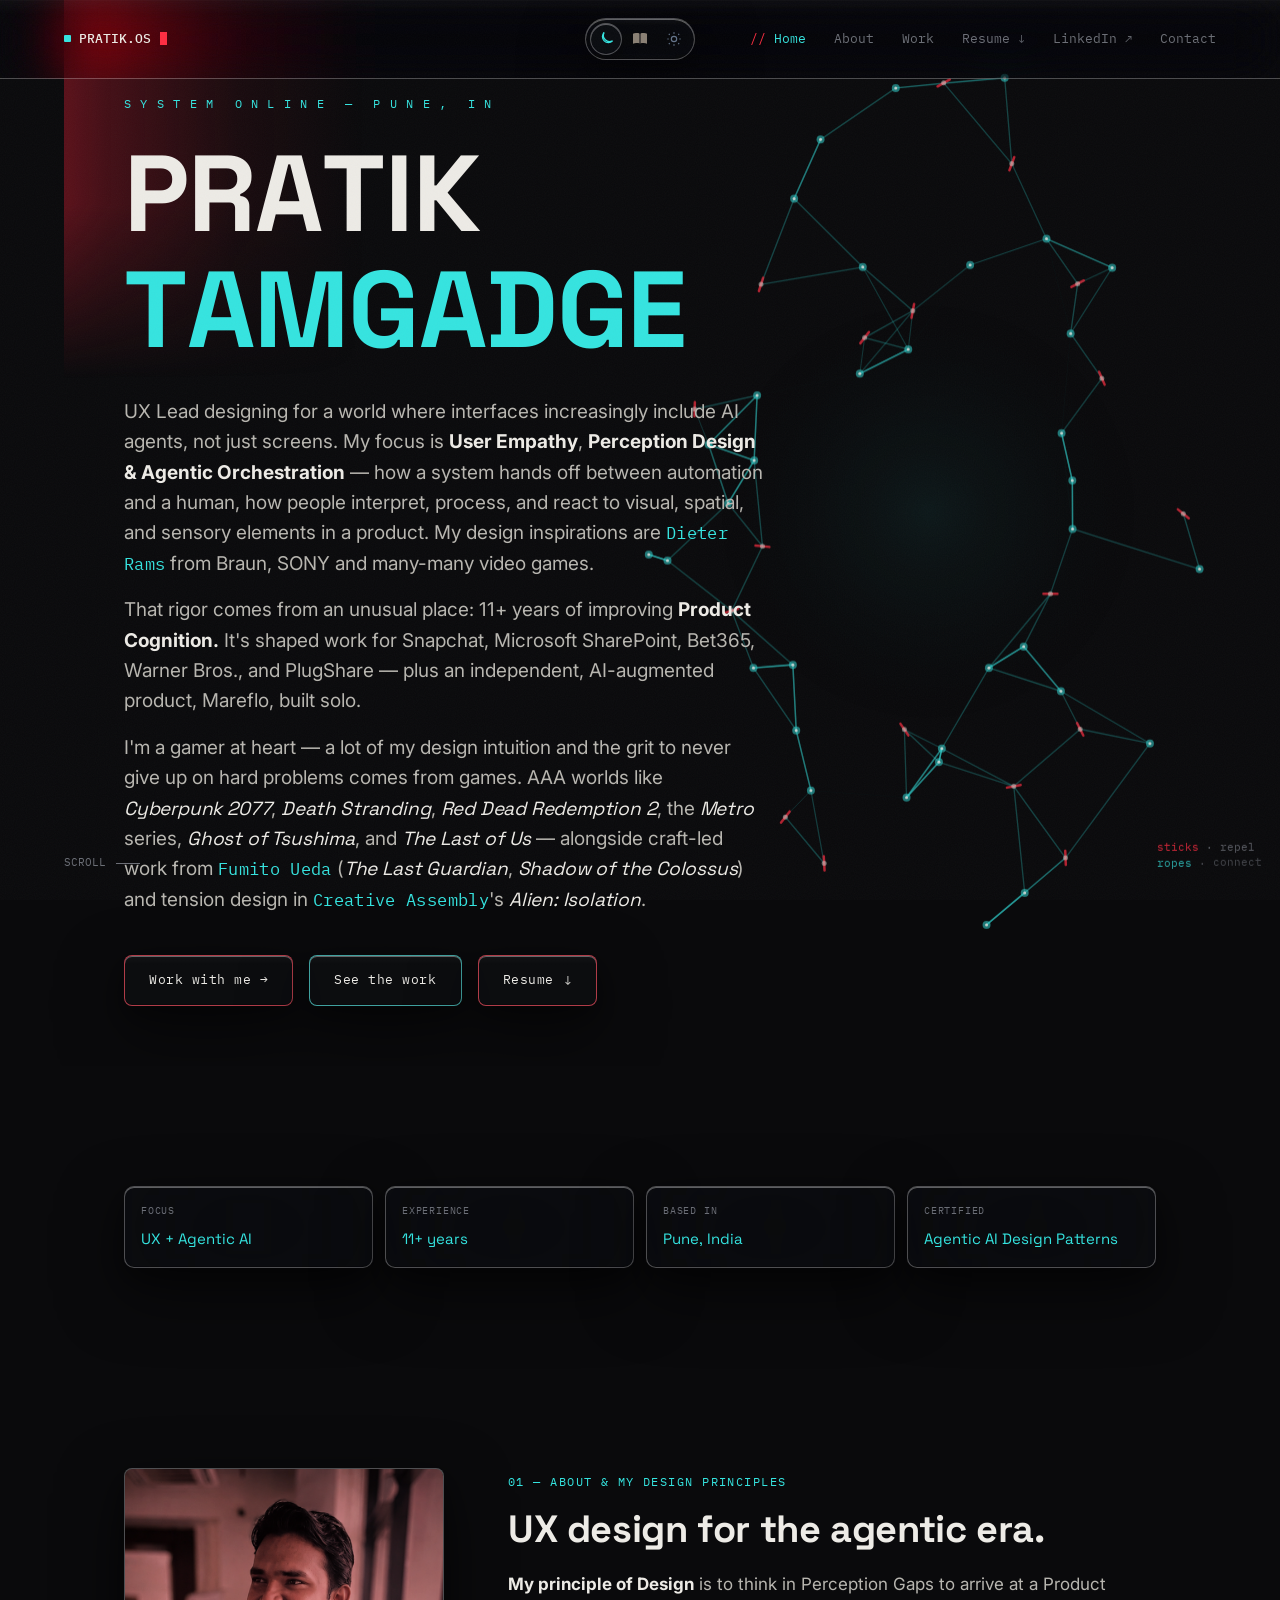
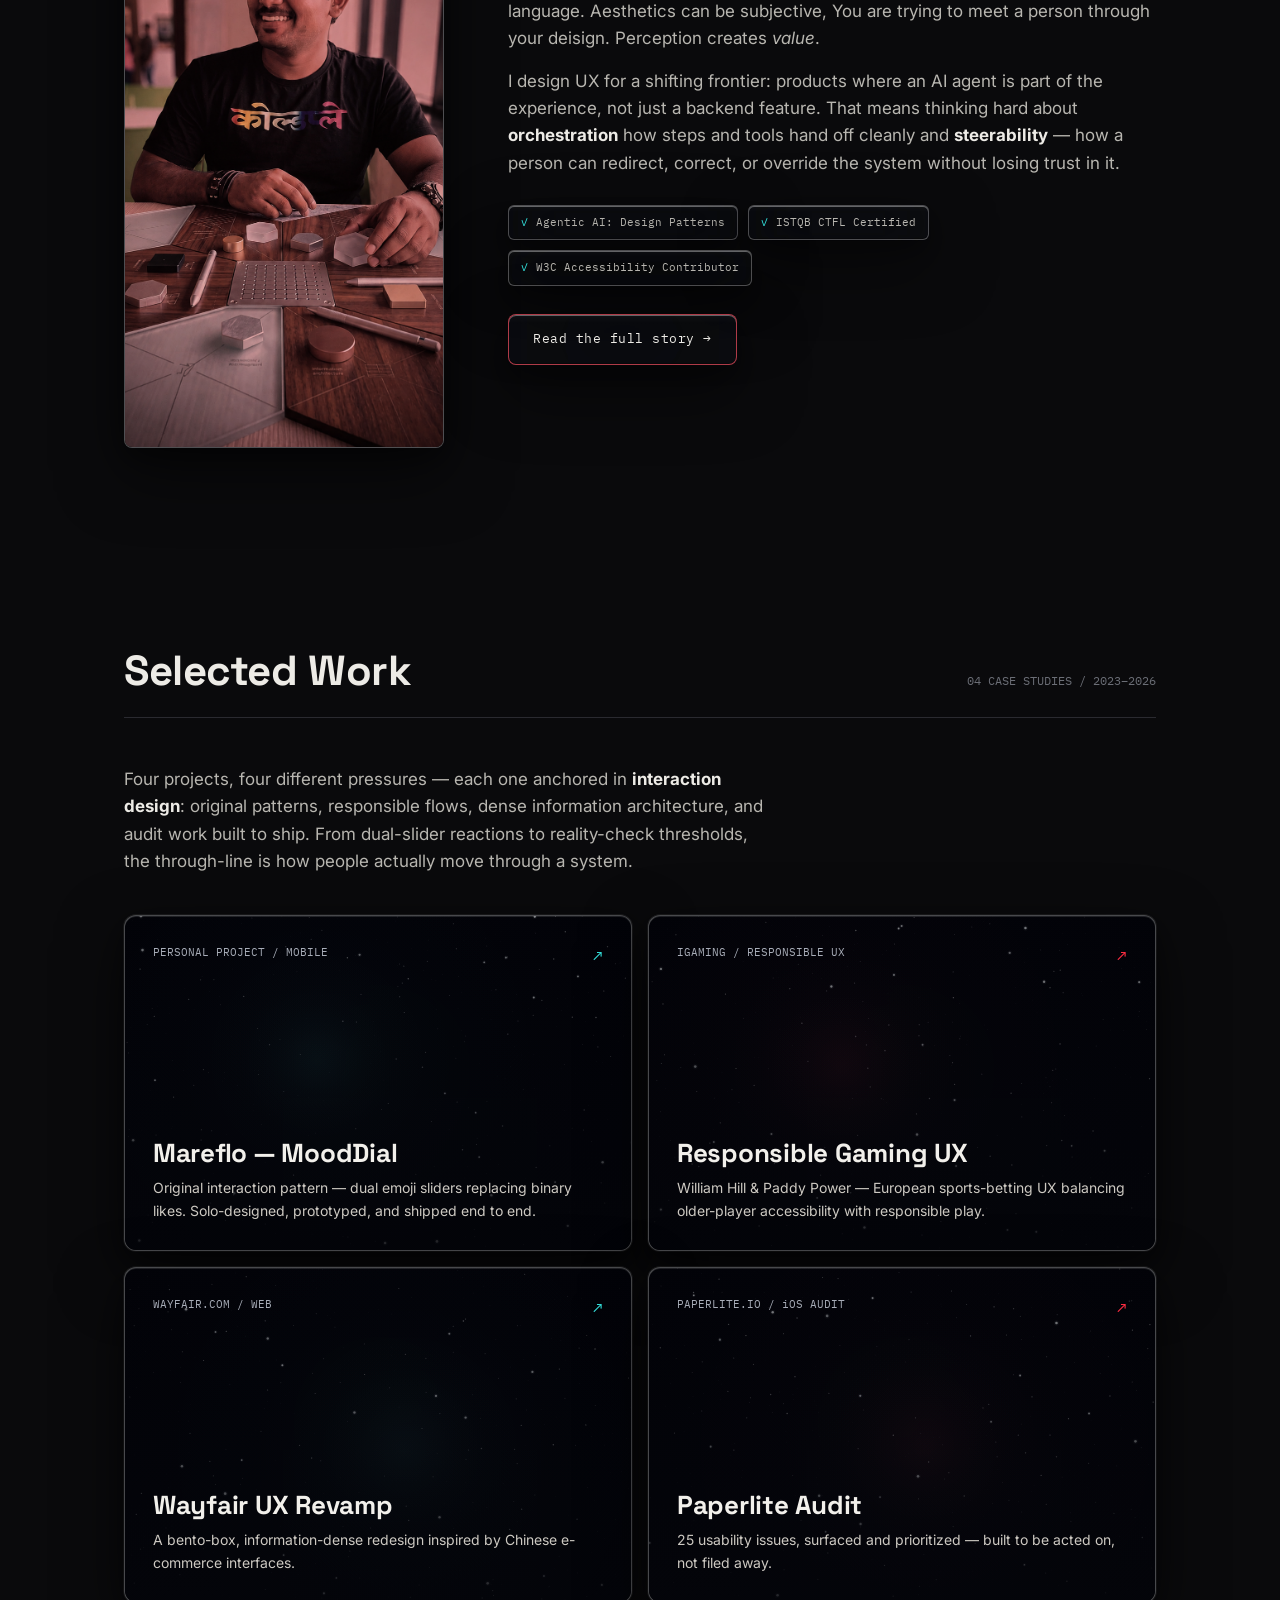
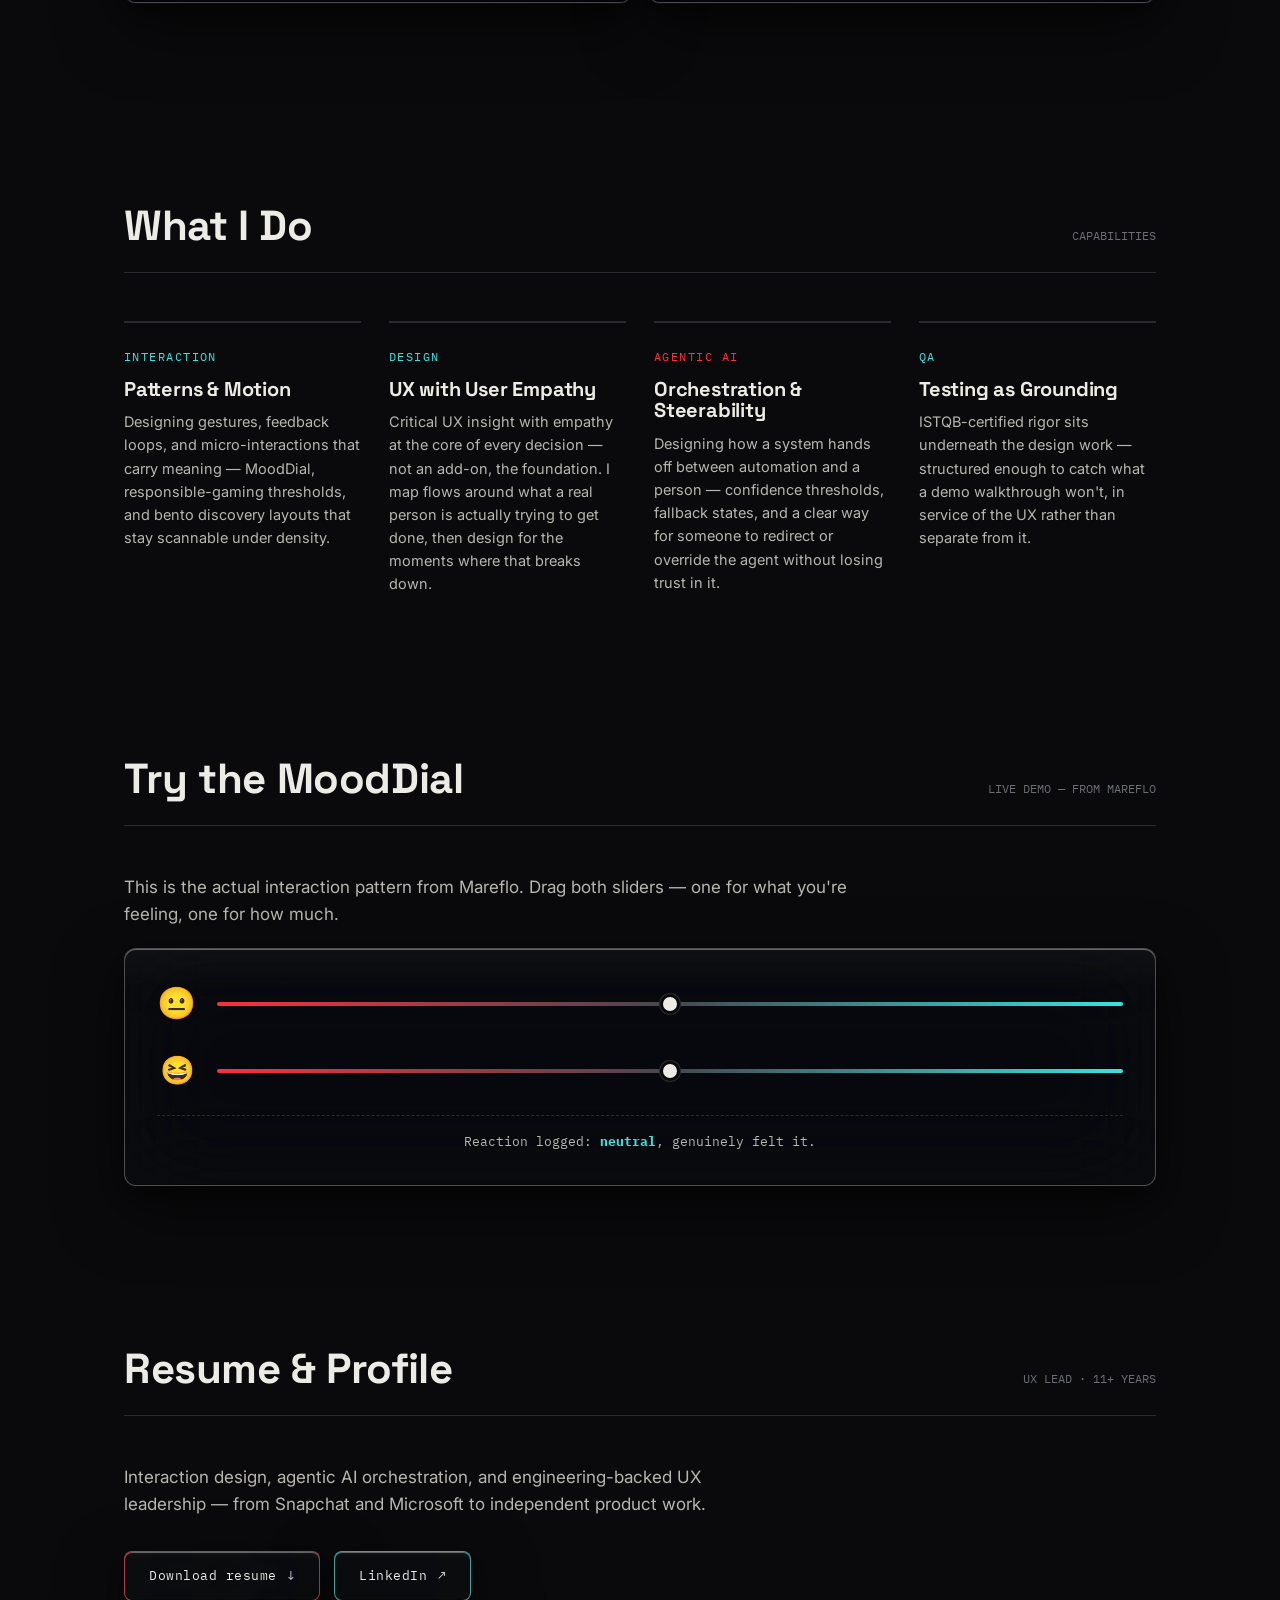
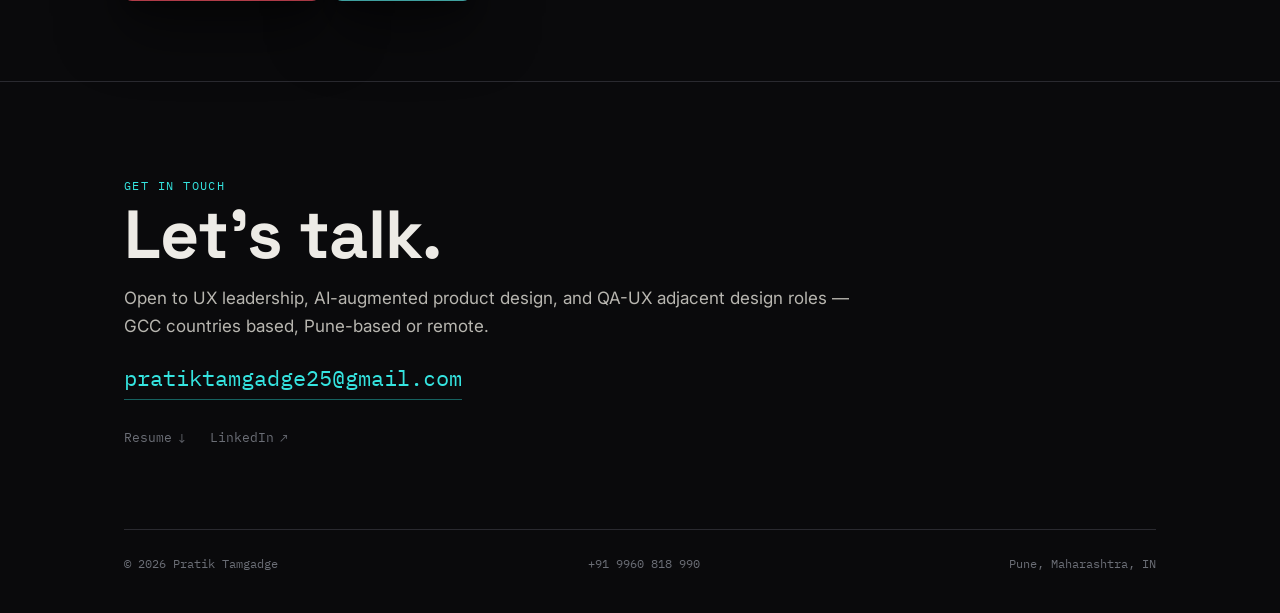
==== commit 0f908528: "Refactor text in index.html for clarity Removed unnecessary punctuation and improved sentence struct" ====
--- a/index.html
+++ b/index.html
@@ -111,8 +111,8 @@
         </p>
         <p class="prose" style="margin-top: 16px;">
          I design UX for a shifting frontier: products where an AI agent is part of the experience, not
-          just a backend feature. That means thinking hard about <strong>orchestration</strong> — how
-          steps and tools hand off cleanly — and <strong>steerability</strong> — how a person can redirect,
+          just a backend feature. That means thinking hard about <strong>orchestration</strong> how
+          steps and tools hand off cleanly and <strong>steerability</strong> — how a person can redirect,
           correct, or override the system without losing trust in it. 
         </p>
         <div class="credentials">
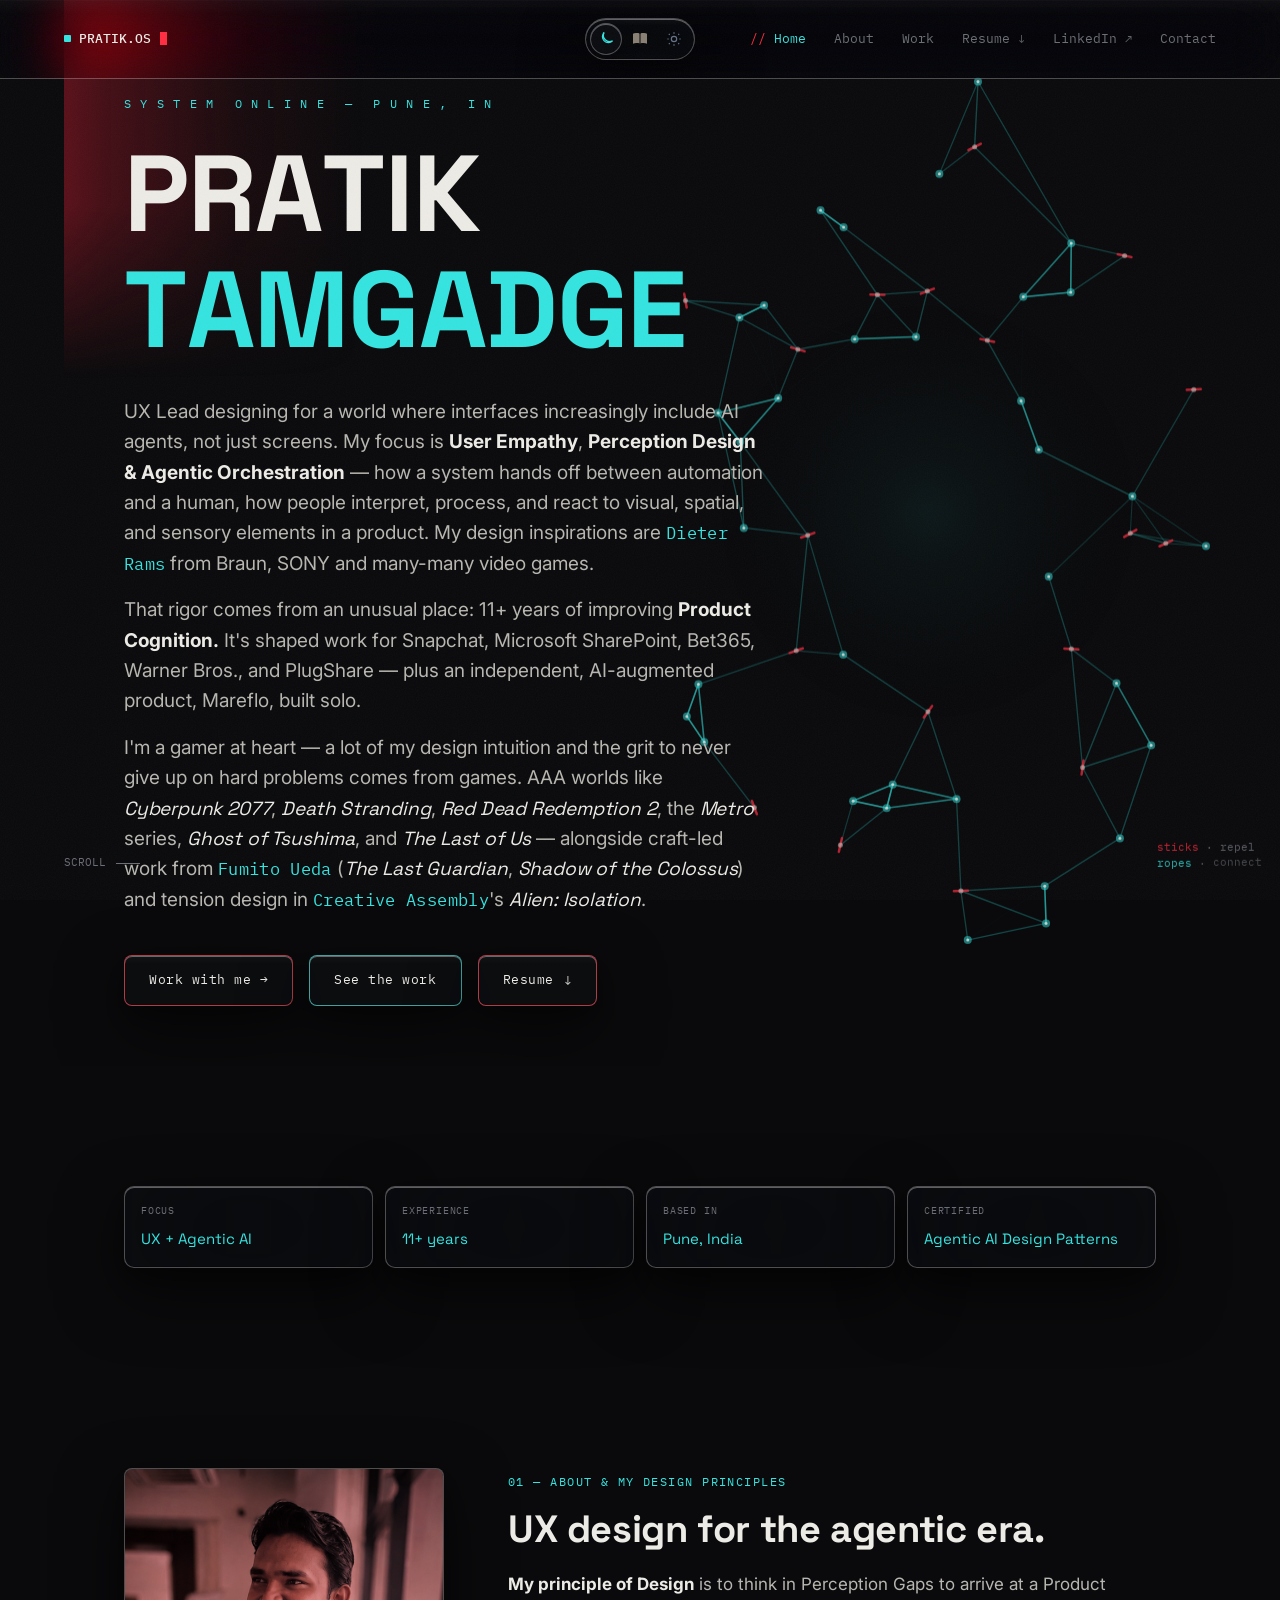
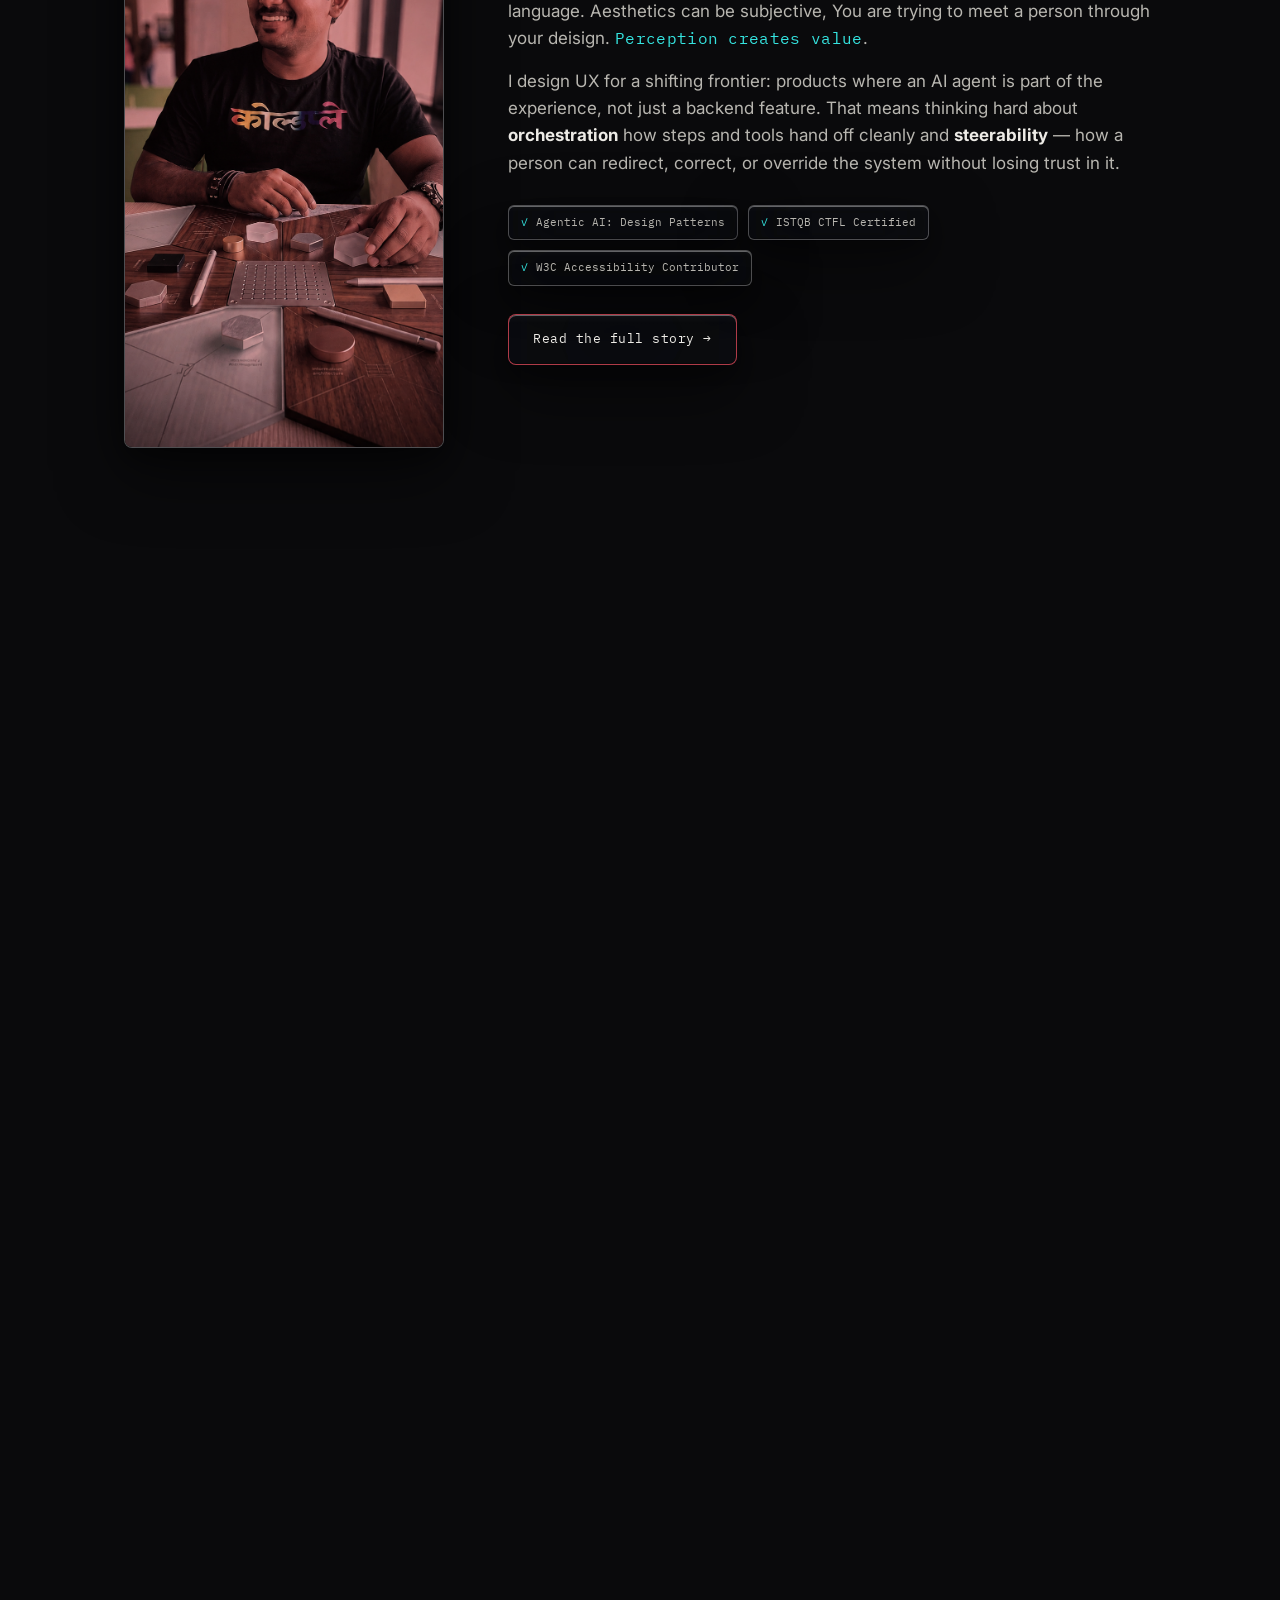
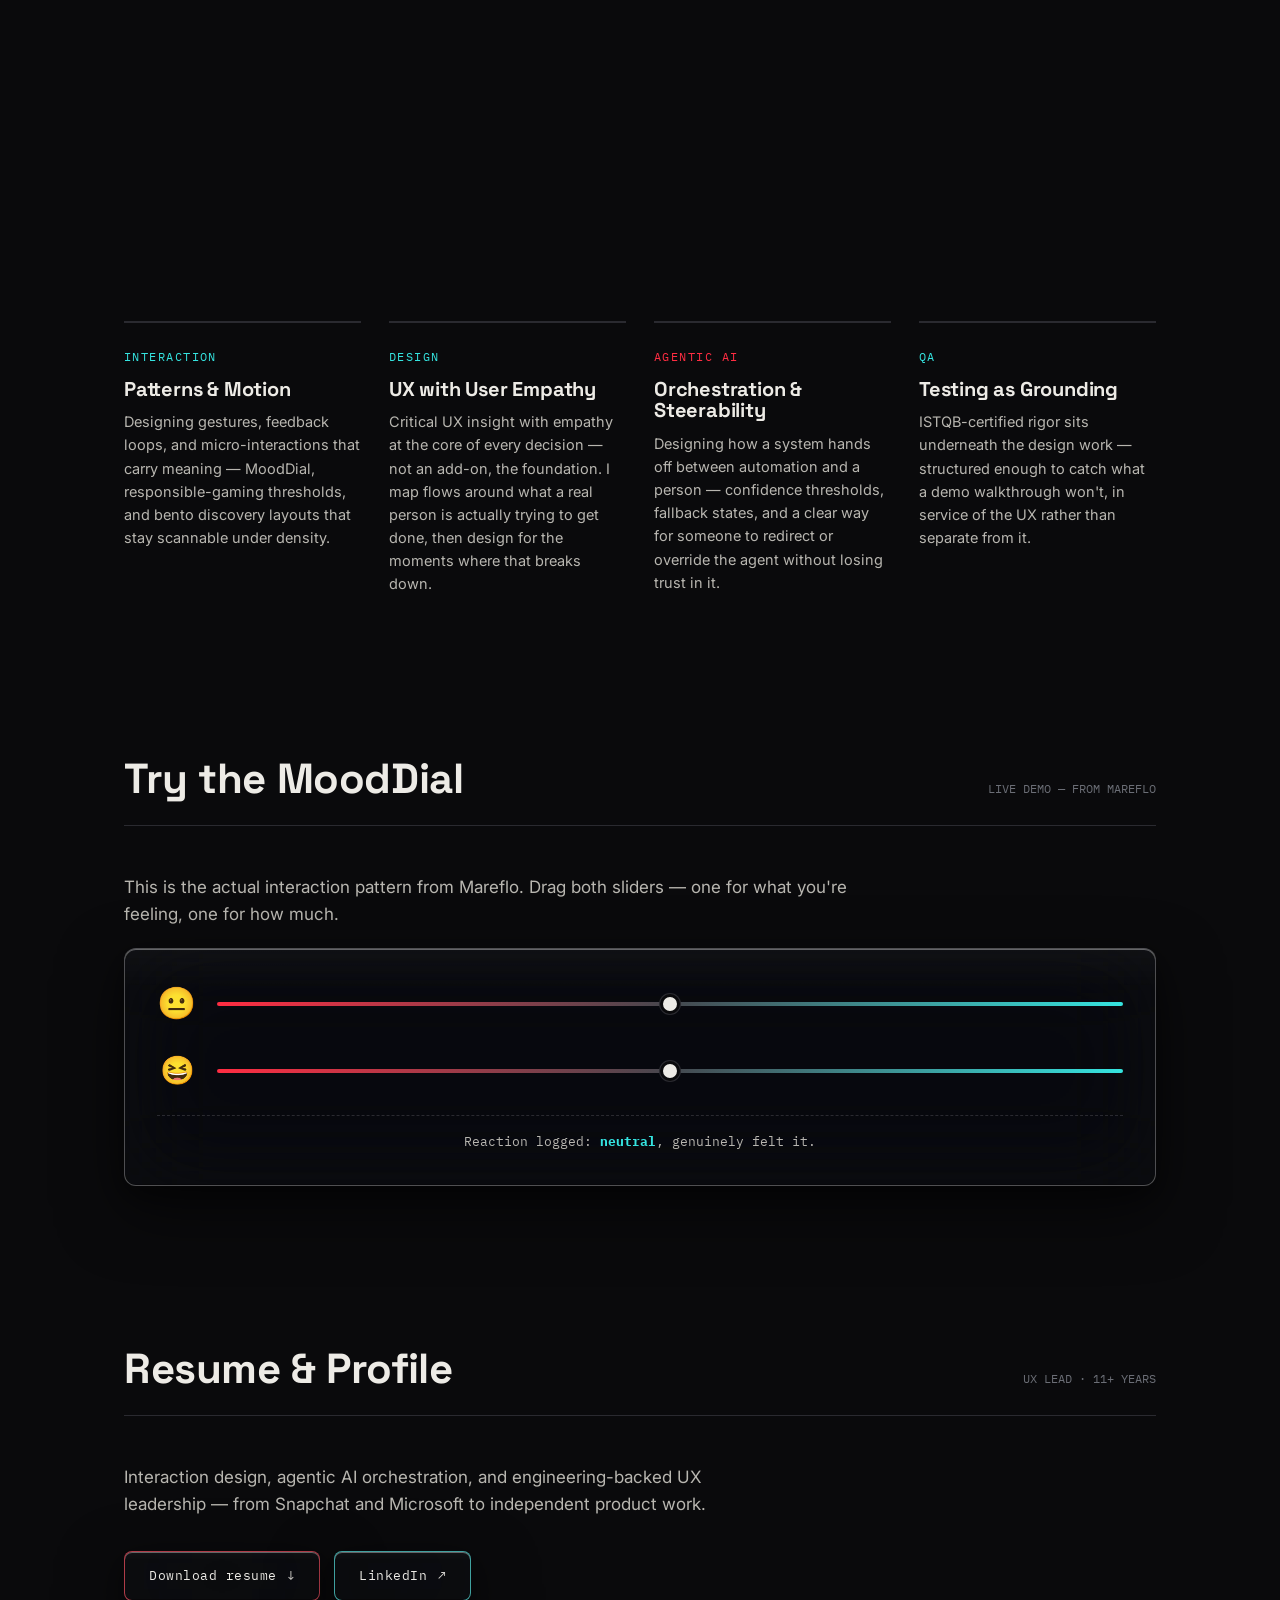
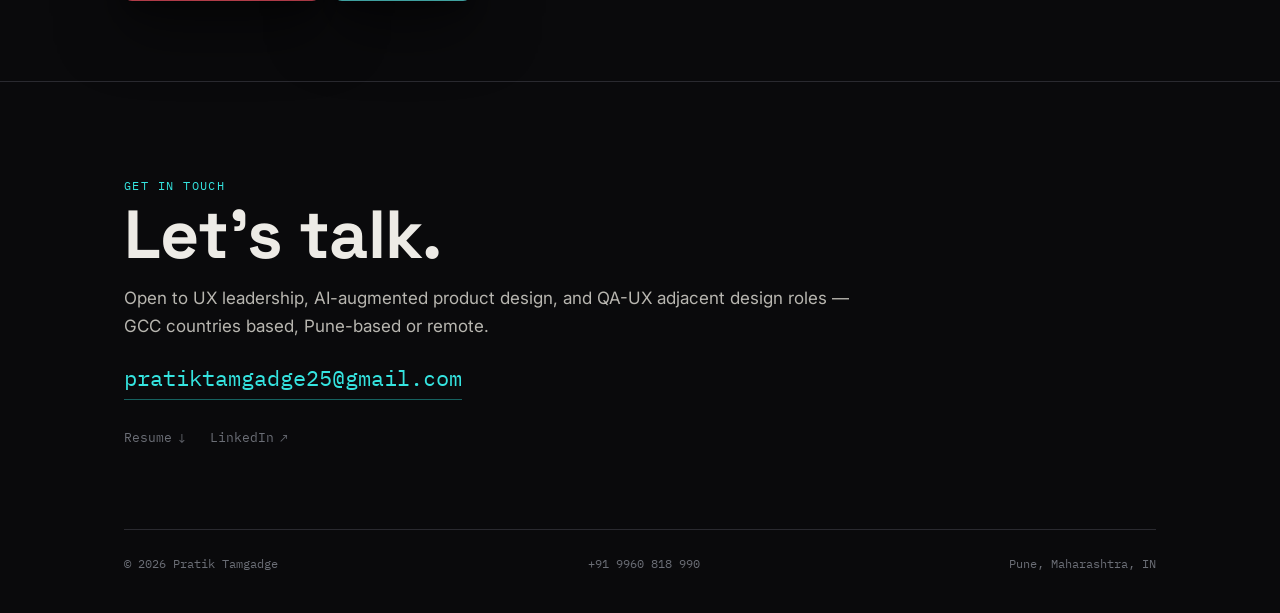
==== commit 22599316: "Update design principle description in index.html Replaced italicized 'value' with a span element fo" ====
--- a/index.html
+++ b/index.html
@@ -107,7 +107,7 @@
         <h2 style="margin-top:16px; font-size: clamp(26px, 3.6vw, 38px);">UX design for the agentic era.</h2>
         <p class="prose" style="margin-top: 20px;">
           <strong style="color:var(--bone)">My principle of Design</strong> is to think in Perception Gaps to arrive at a Product language.
-          Aesthetics can be subjective, You are trying to meet a person through your deisign. Perception creates <i>value</i>.
+          Aesthetics can be subjective, You are trying to meet a person through your deisign. <span class="creator-ref">Perception creates value</span>.
         </p>
         <p class="prose" style="margin-top: 16px;">
          I design UX for a shifting frontier: products where an AI agent is part of the experience, not
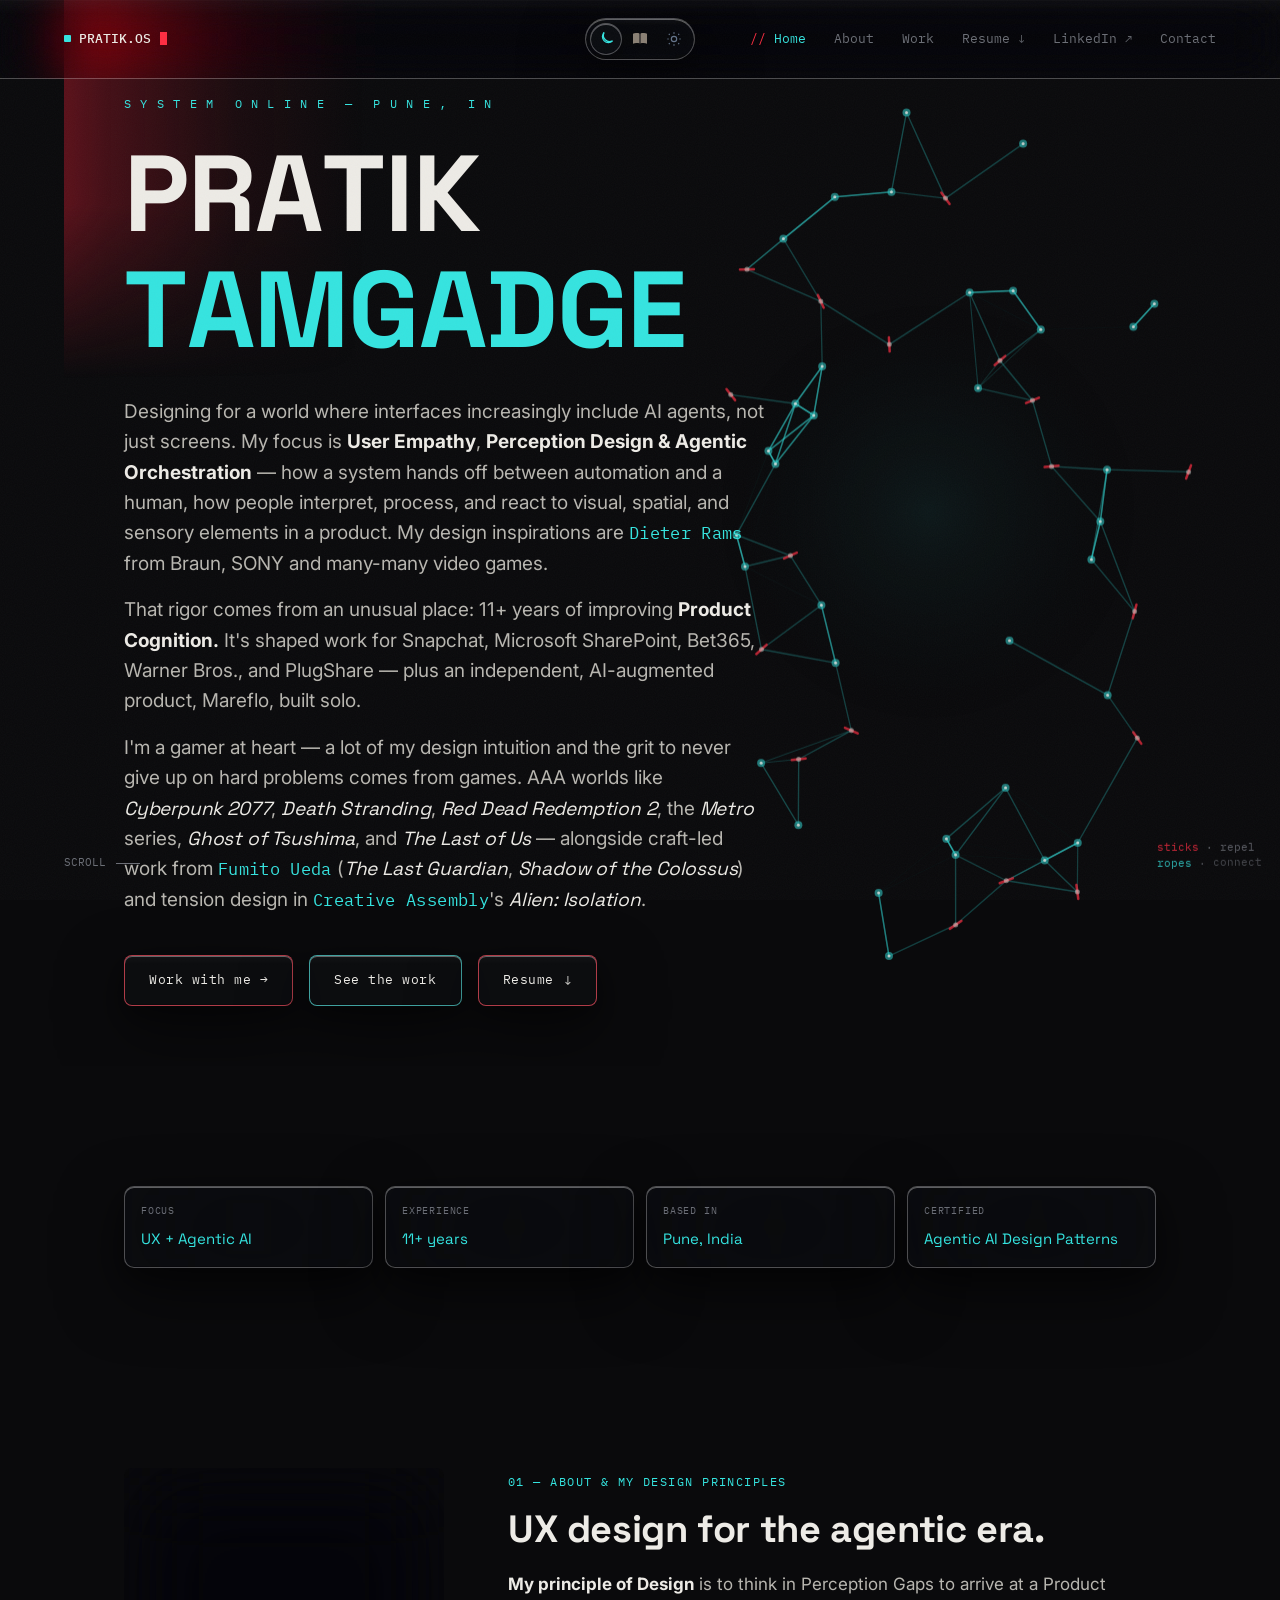
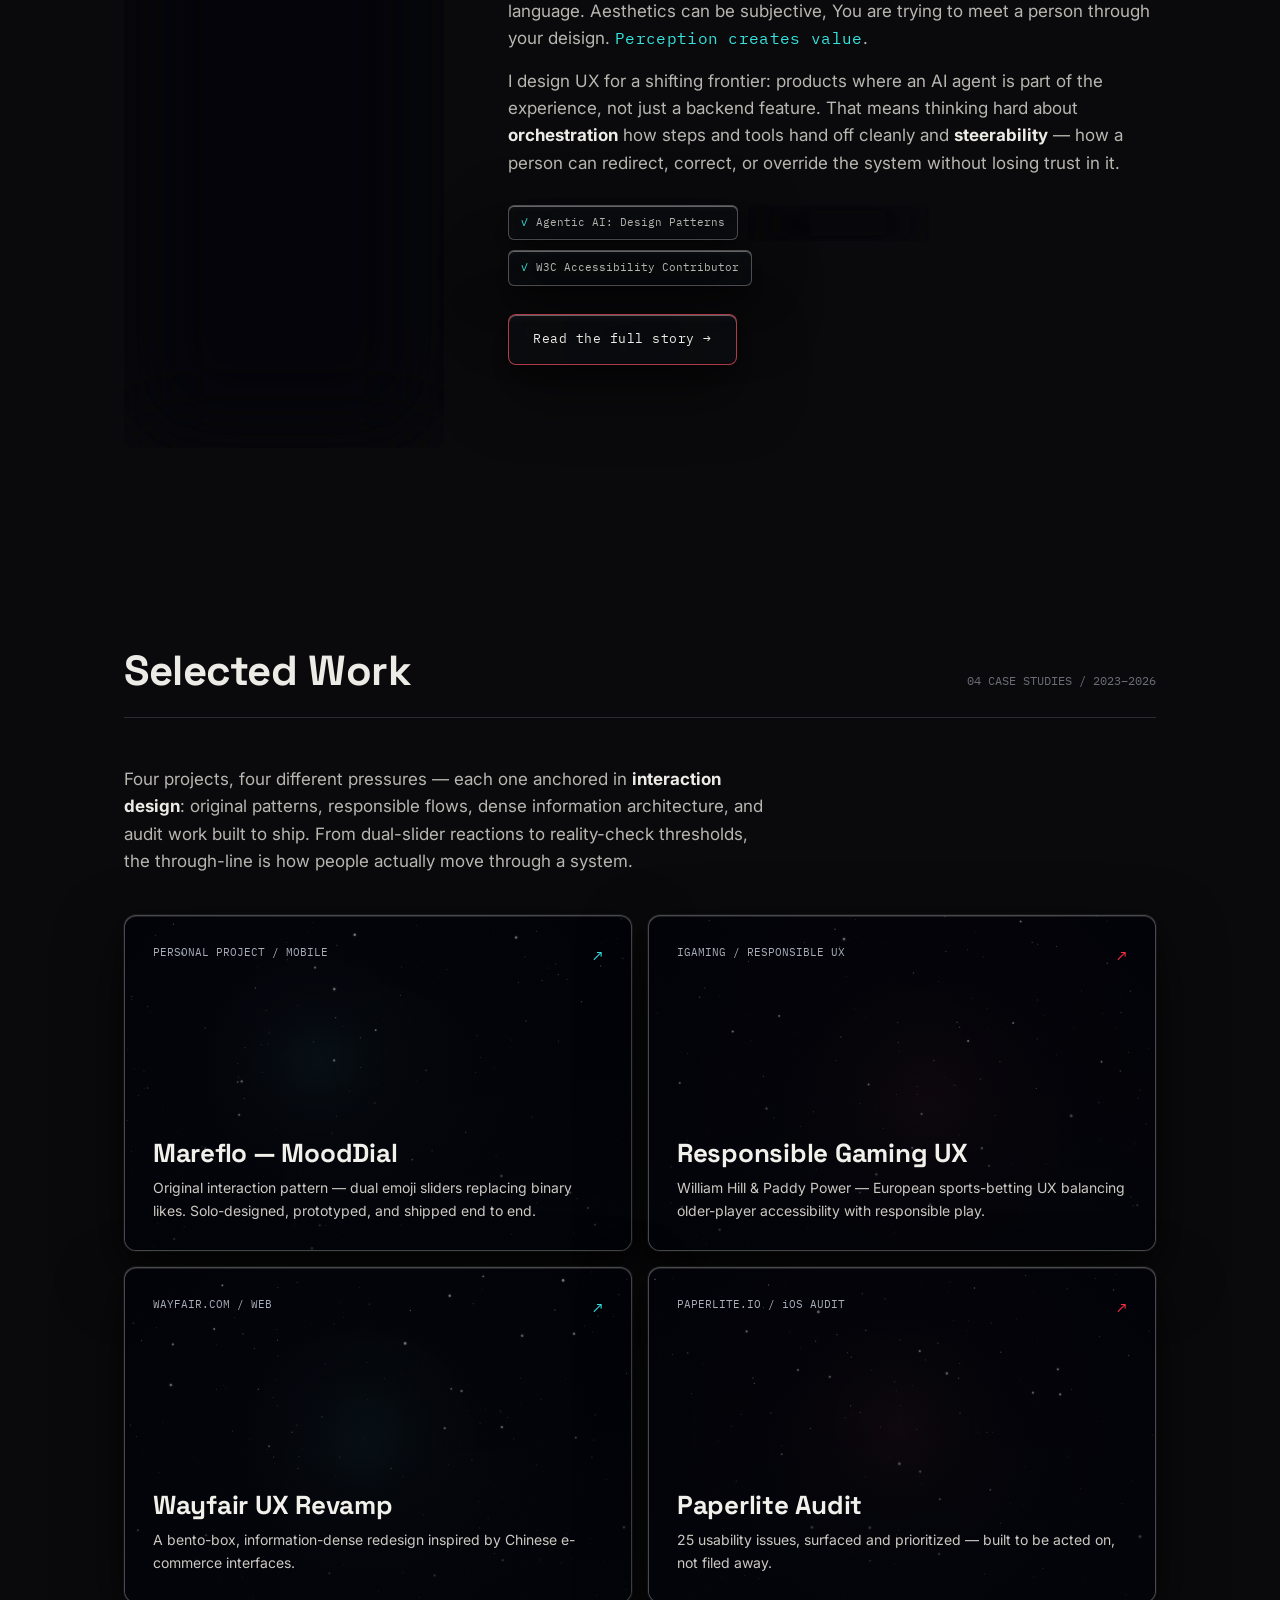
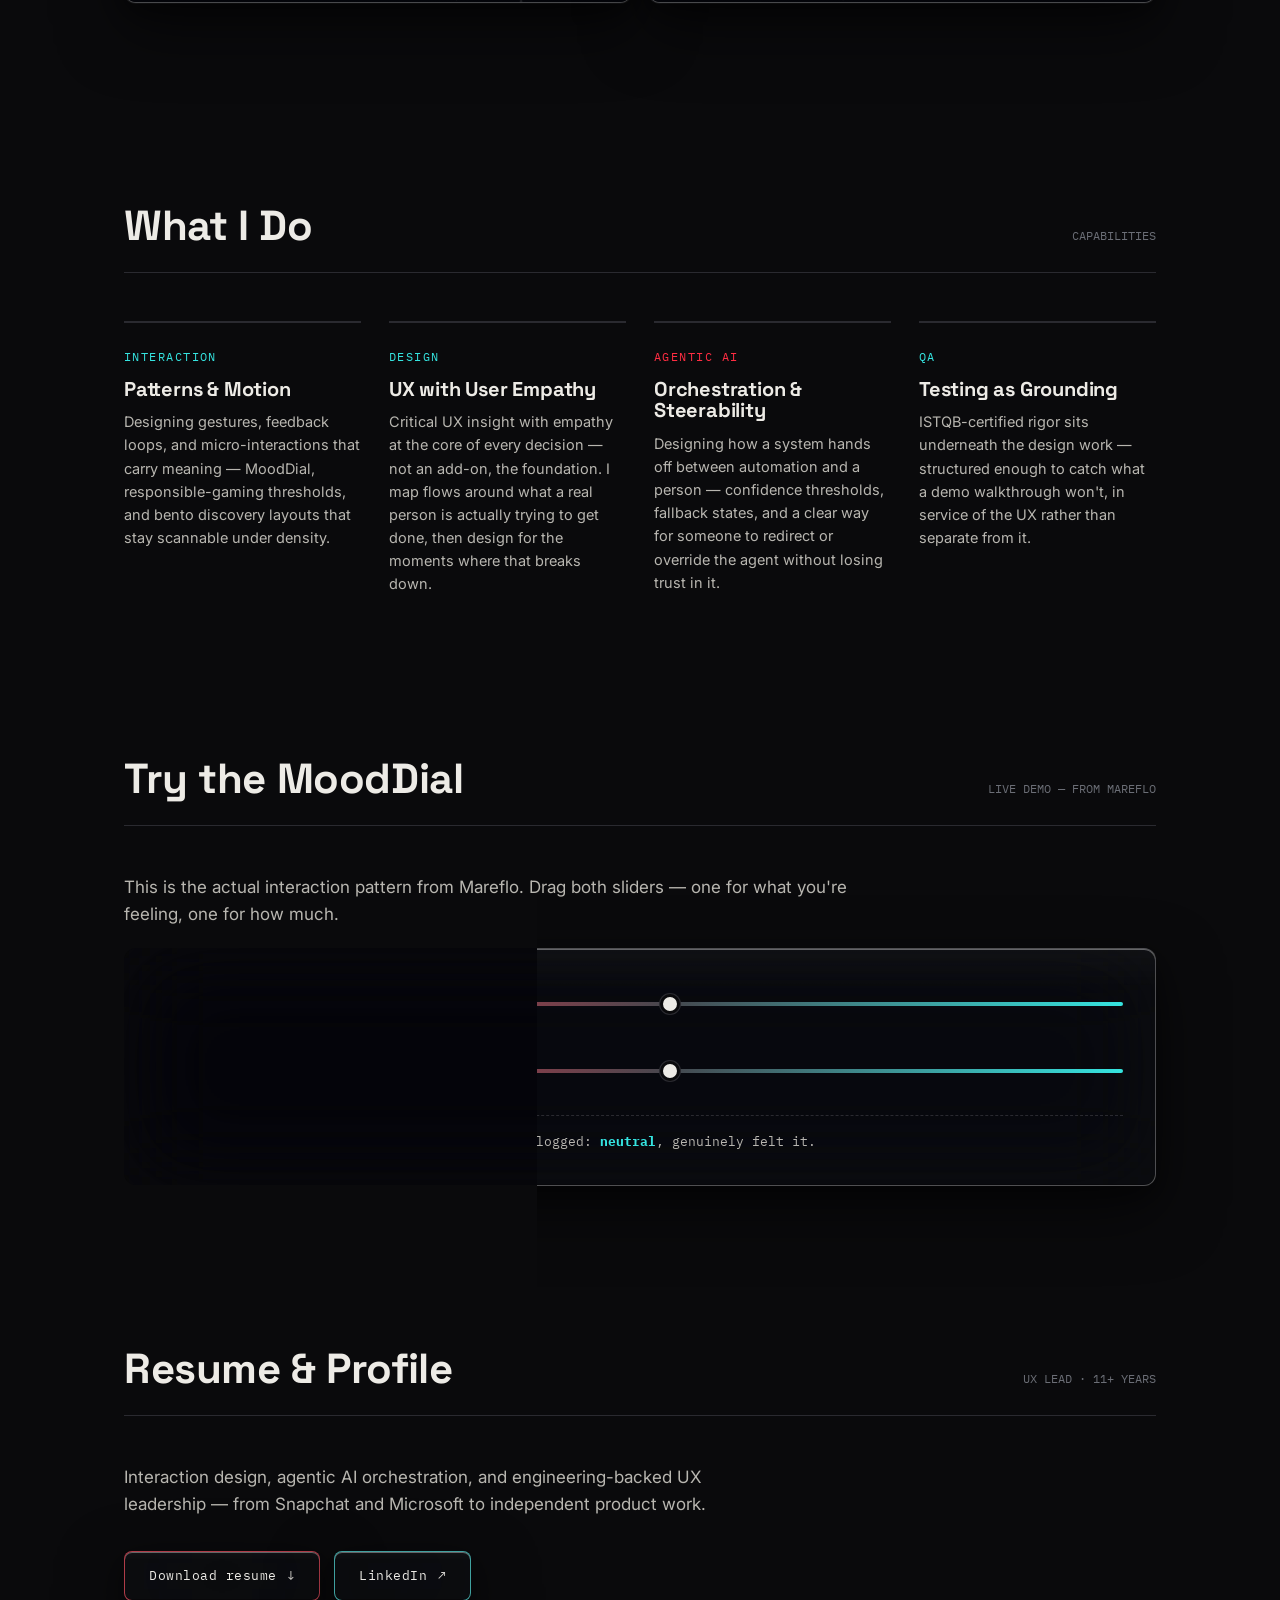
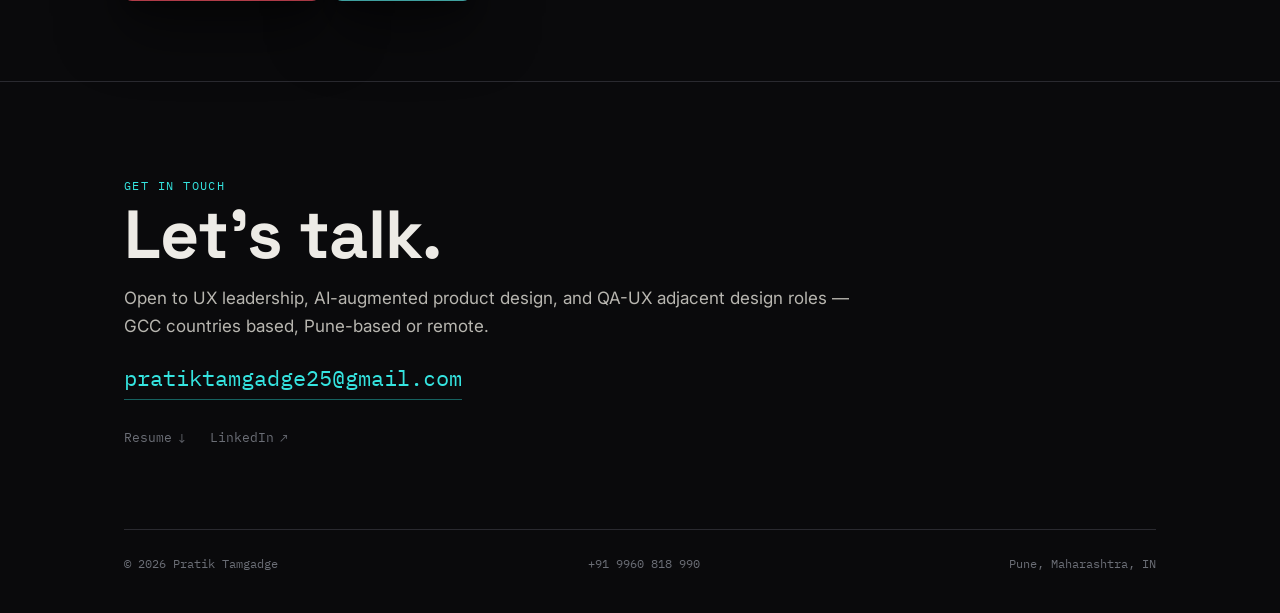
==== commit ba1dc10b: "Fix typo in UX Lead description" ====
--- a/index.html
+++ b/index.html
@@ -41,7 +41,7 @@
   </h1>
 
   <p class="hero__thesis">
-    UX Lead designing for a world where interfaces increasingly include AI agents, not just screens.
+    Designing for a world where interfaces increasingly include AI agents, not just screens.
     My focus is <strong style="color:var(--bone)">User Empathy</strong>, 
     <strong style="color:var(--bone)"> Perception Design & Agentic Orchestration</strong> — how a system hands off between automation
     and a human, how people interpret, process, and react to visual, spatial, and sensory elements in a product.
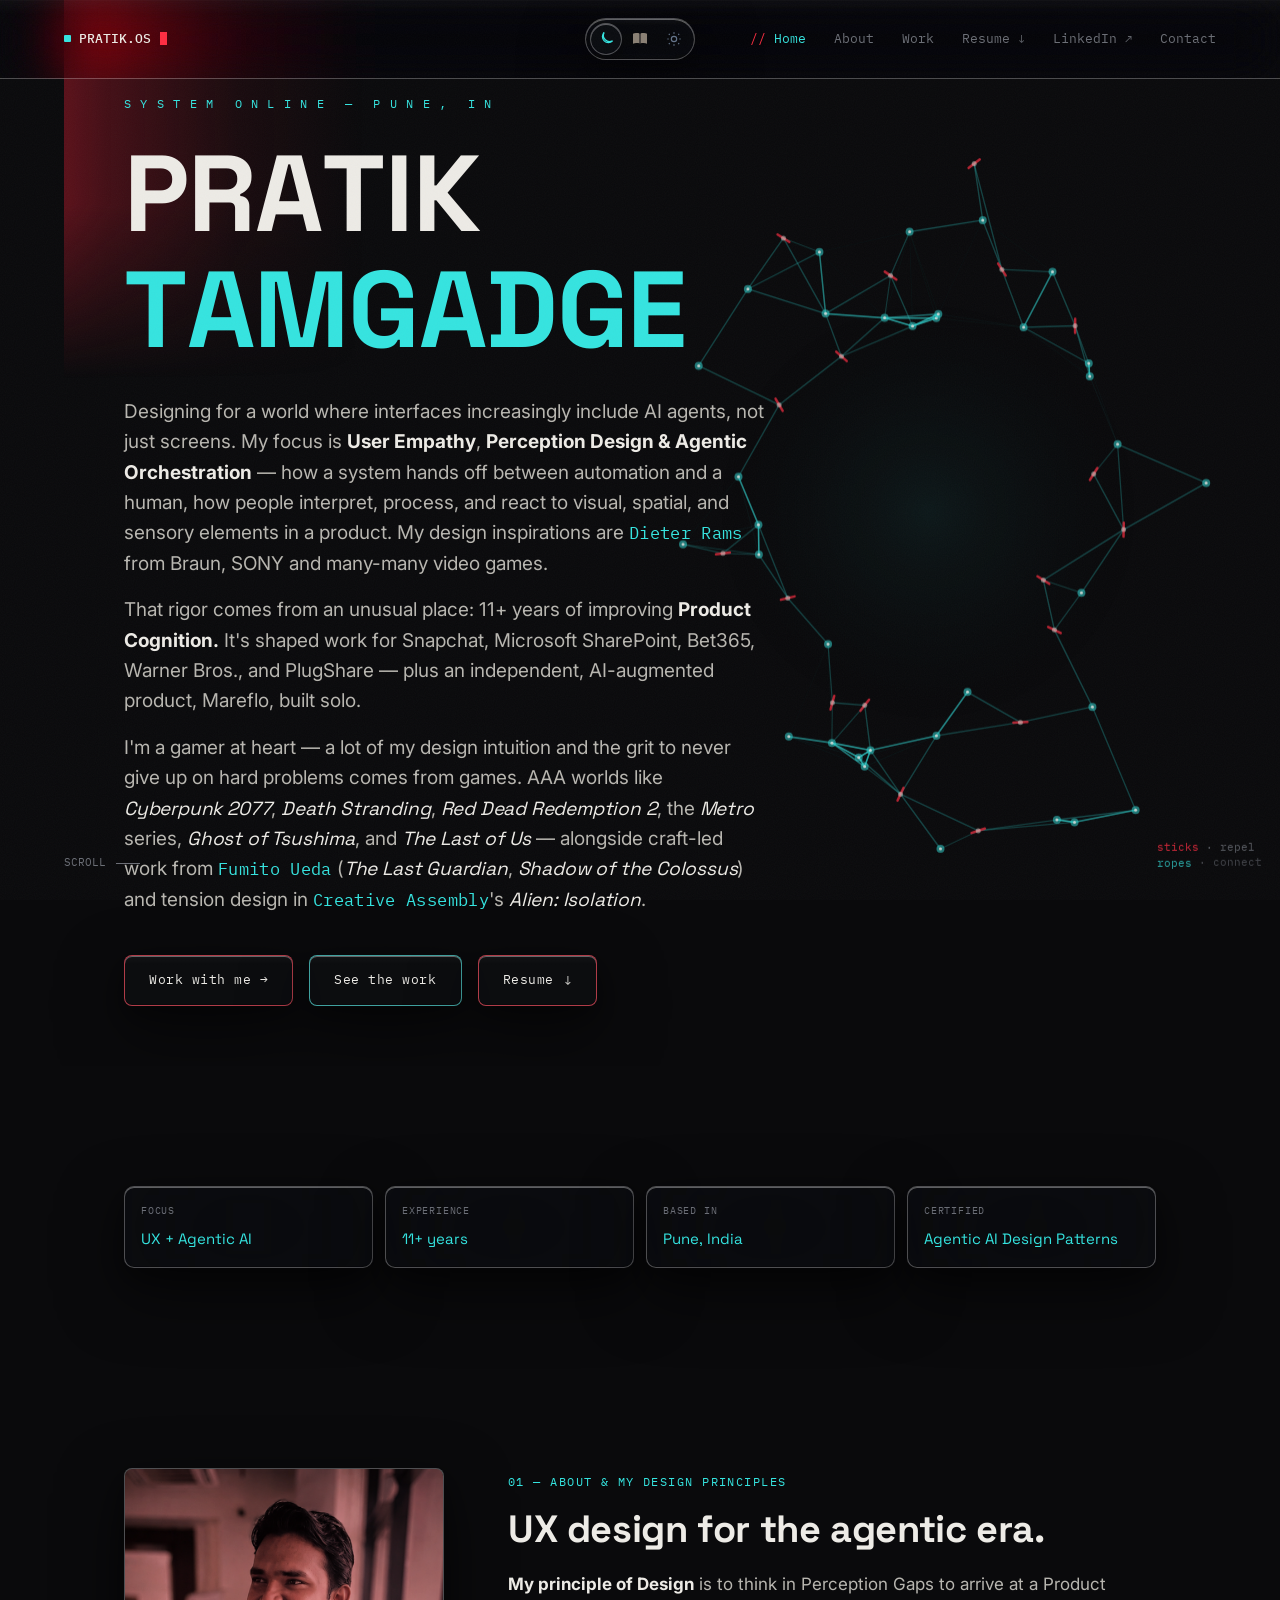
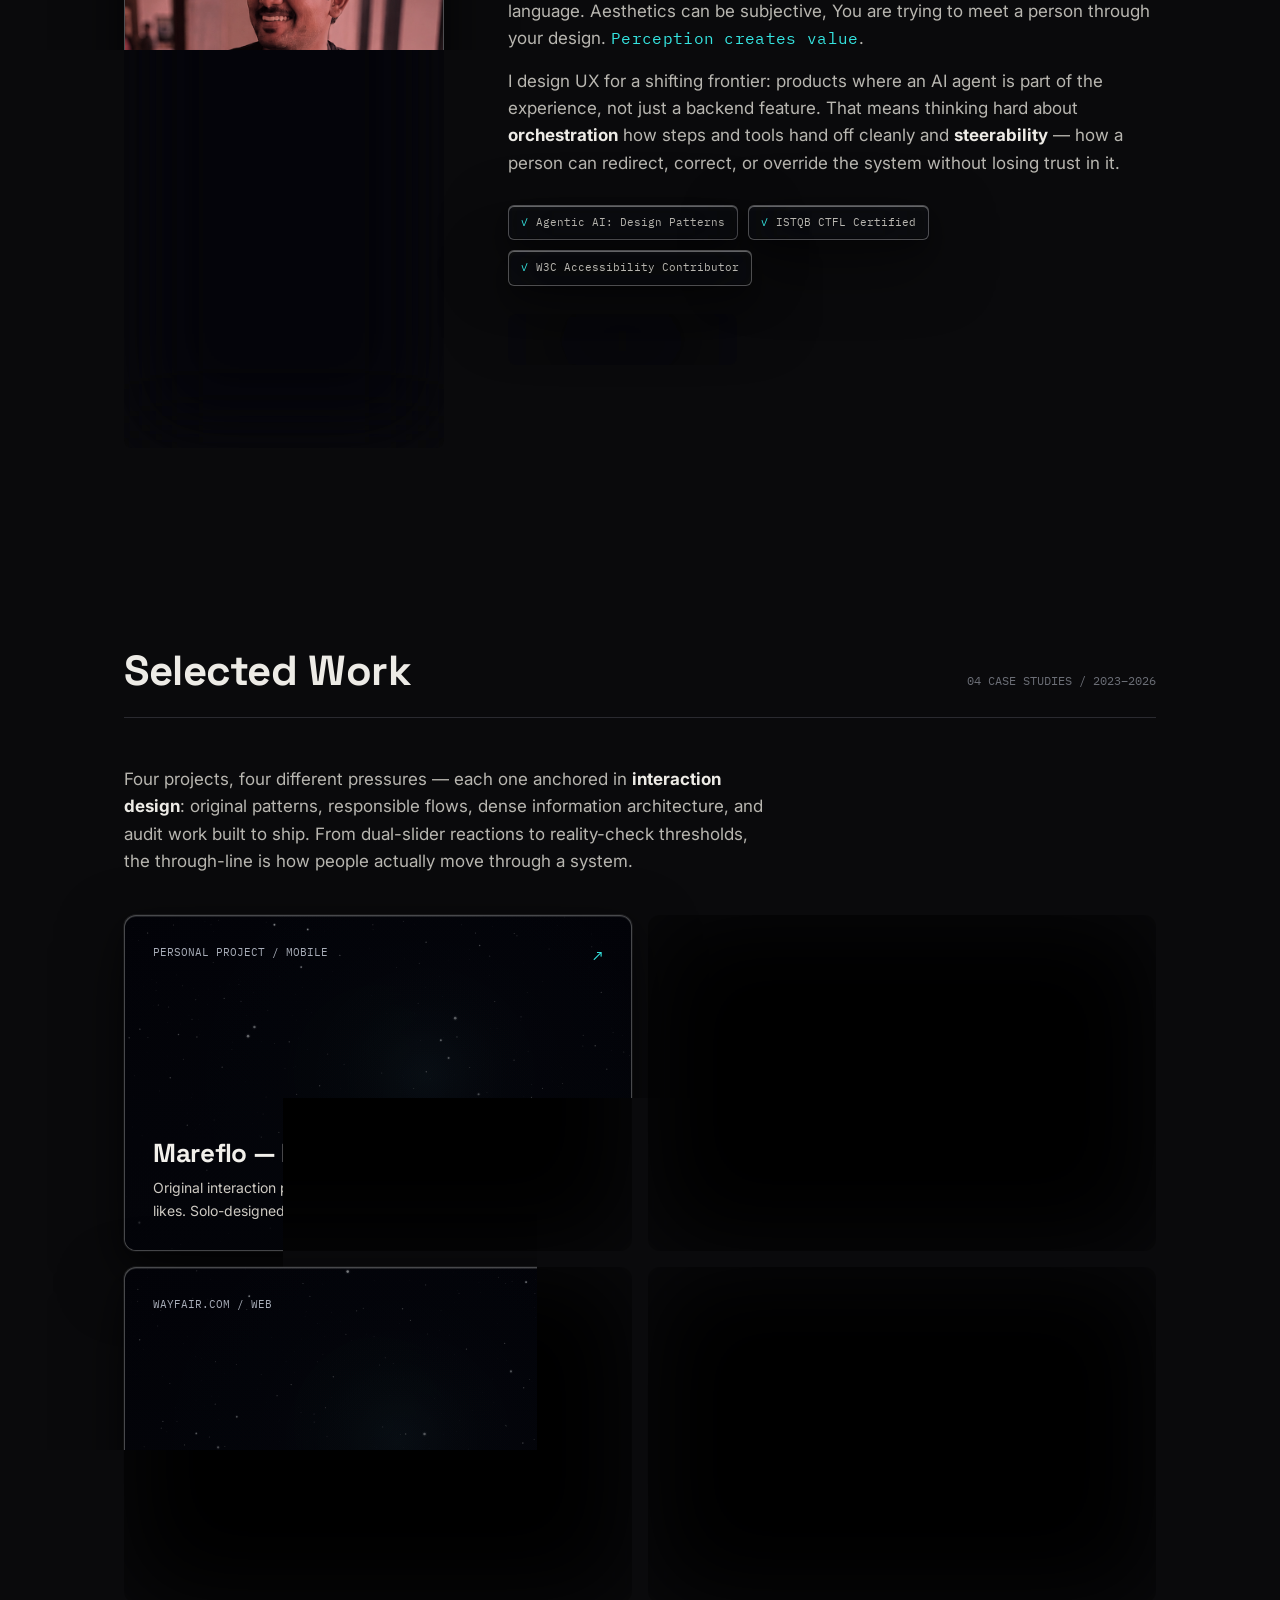
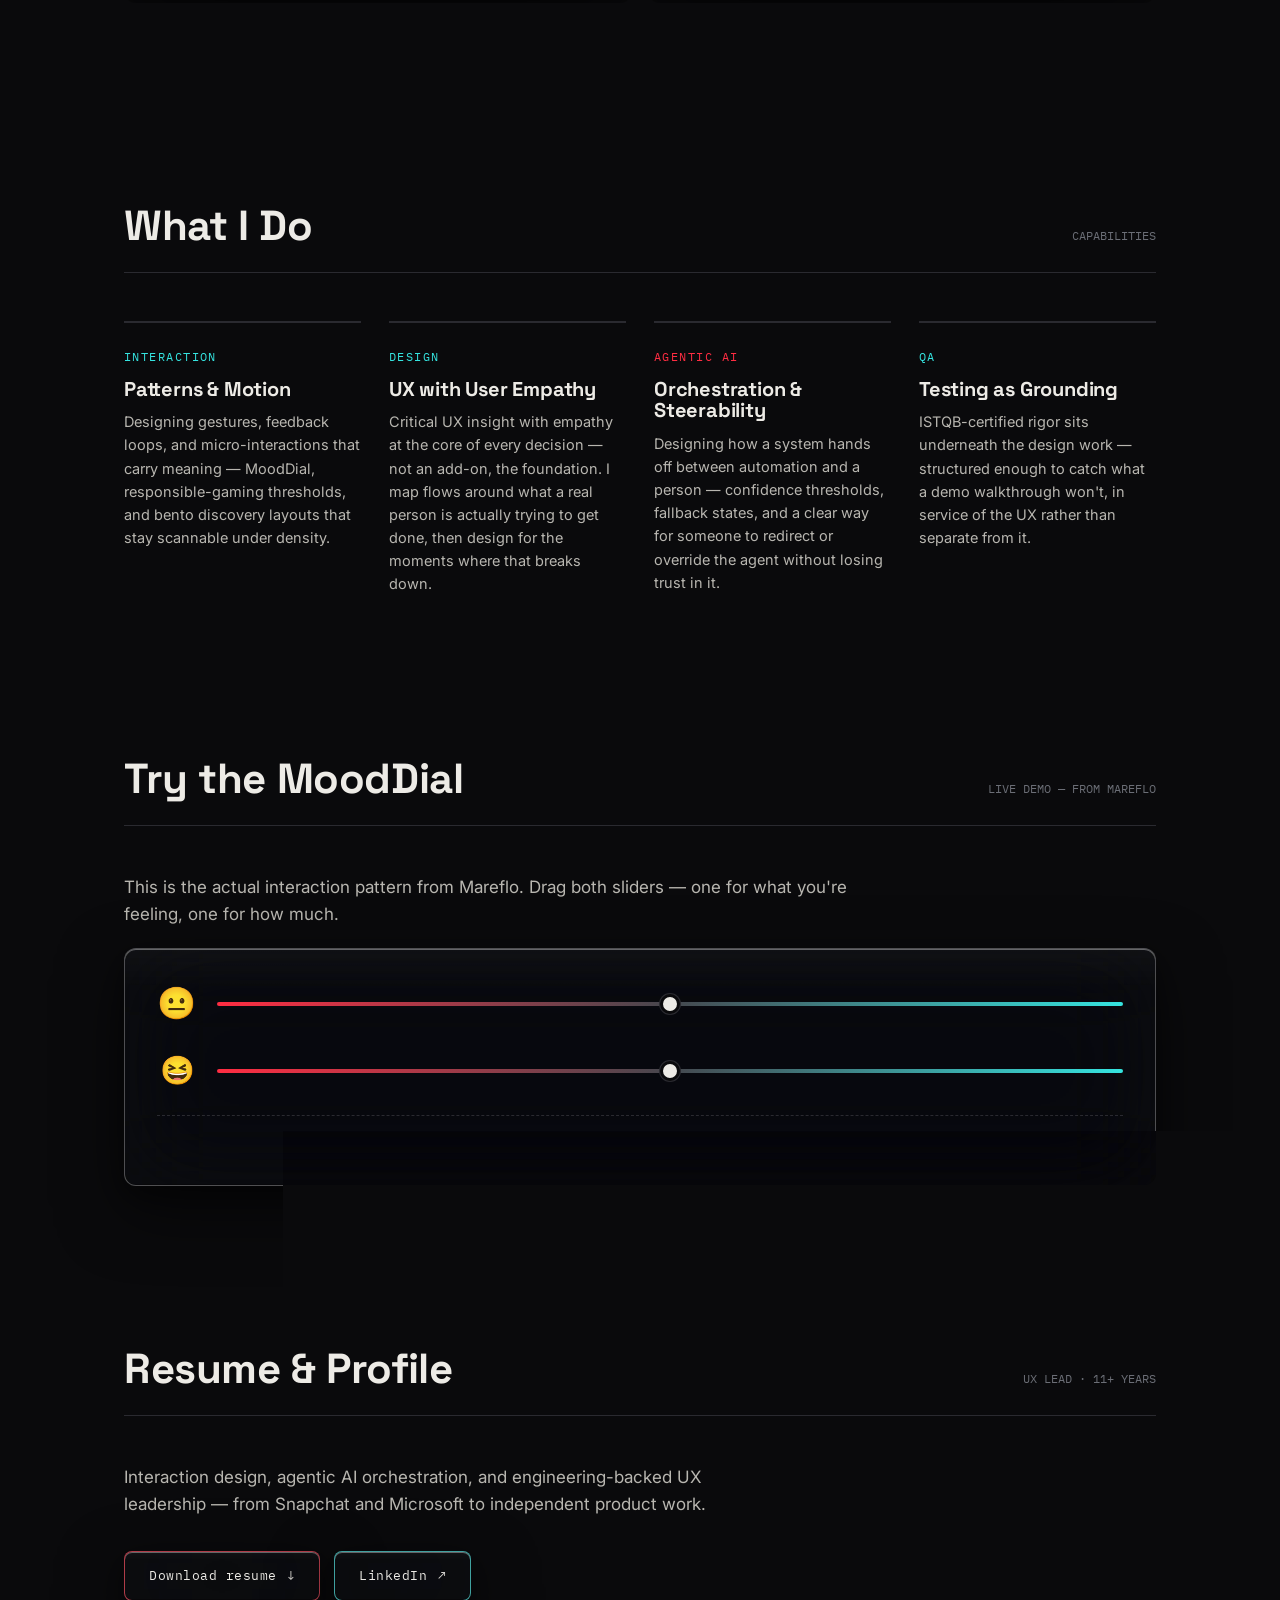
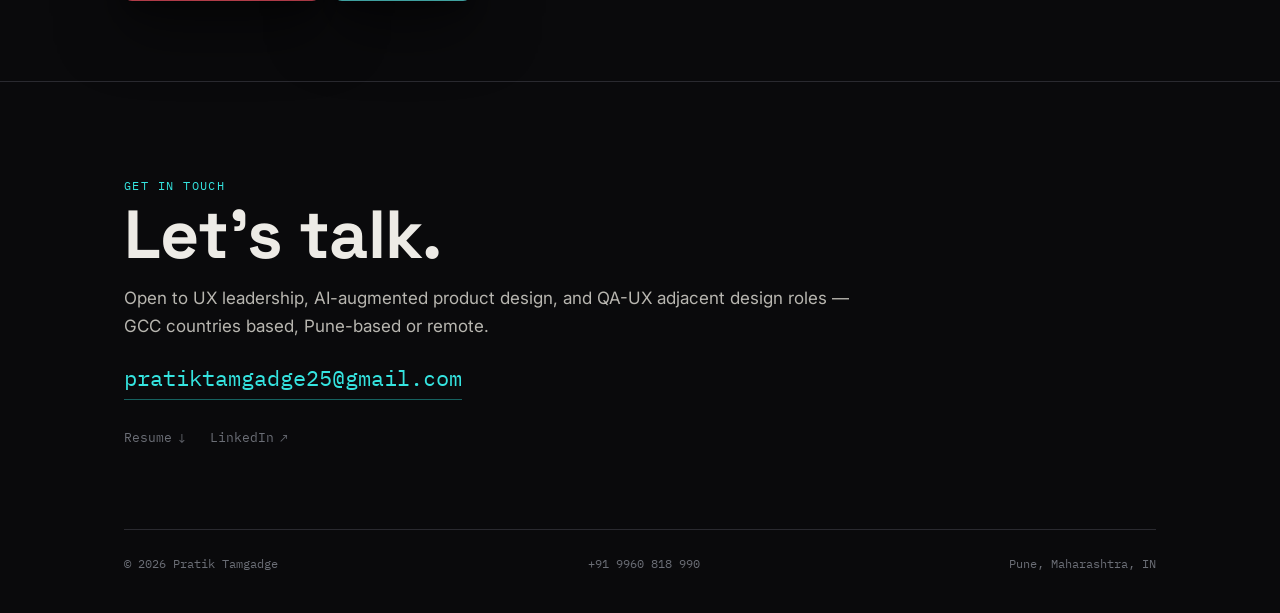
==== commit 95d5de64: "Fix typo in design principles description" ====
--- a/index.html
+++ b/index.html
@@ -107,7 +107,7 @@
         <h2 style="margin-top:16px; font-size: clamp(26px, 3.6vw, 38px);">UX design for the agentic era.</h2>
         <p class="prose" style="margin-top: 20px;">
           <strong style="color:var(--bone)">My principle of Design</strong> is to think in Perception Gaps to arrive at a Product language.
-          Aesthetics can be subjective, You are trying to meet a person through your deisign. <span class="creator-ref">Perception creates value</span>.
+          Aesthetics can be subjective, You are trying to meet a person through your design. <span class="creator-ref">Perception creates value</span>.
         </p>
         <p class="prose" style="margin-top: 16px;">
          I design UX for a shifting frontier: products where an AI agent is part of the experience, not
